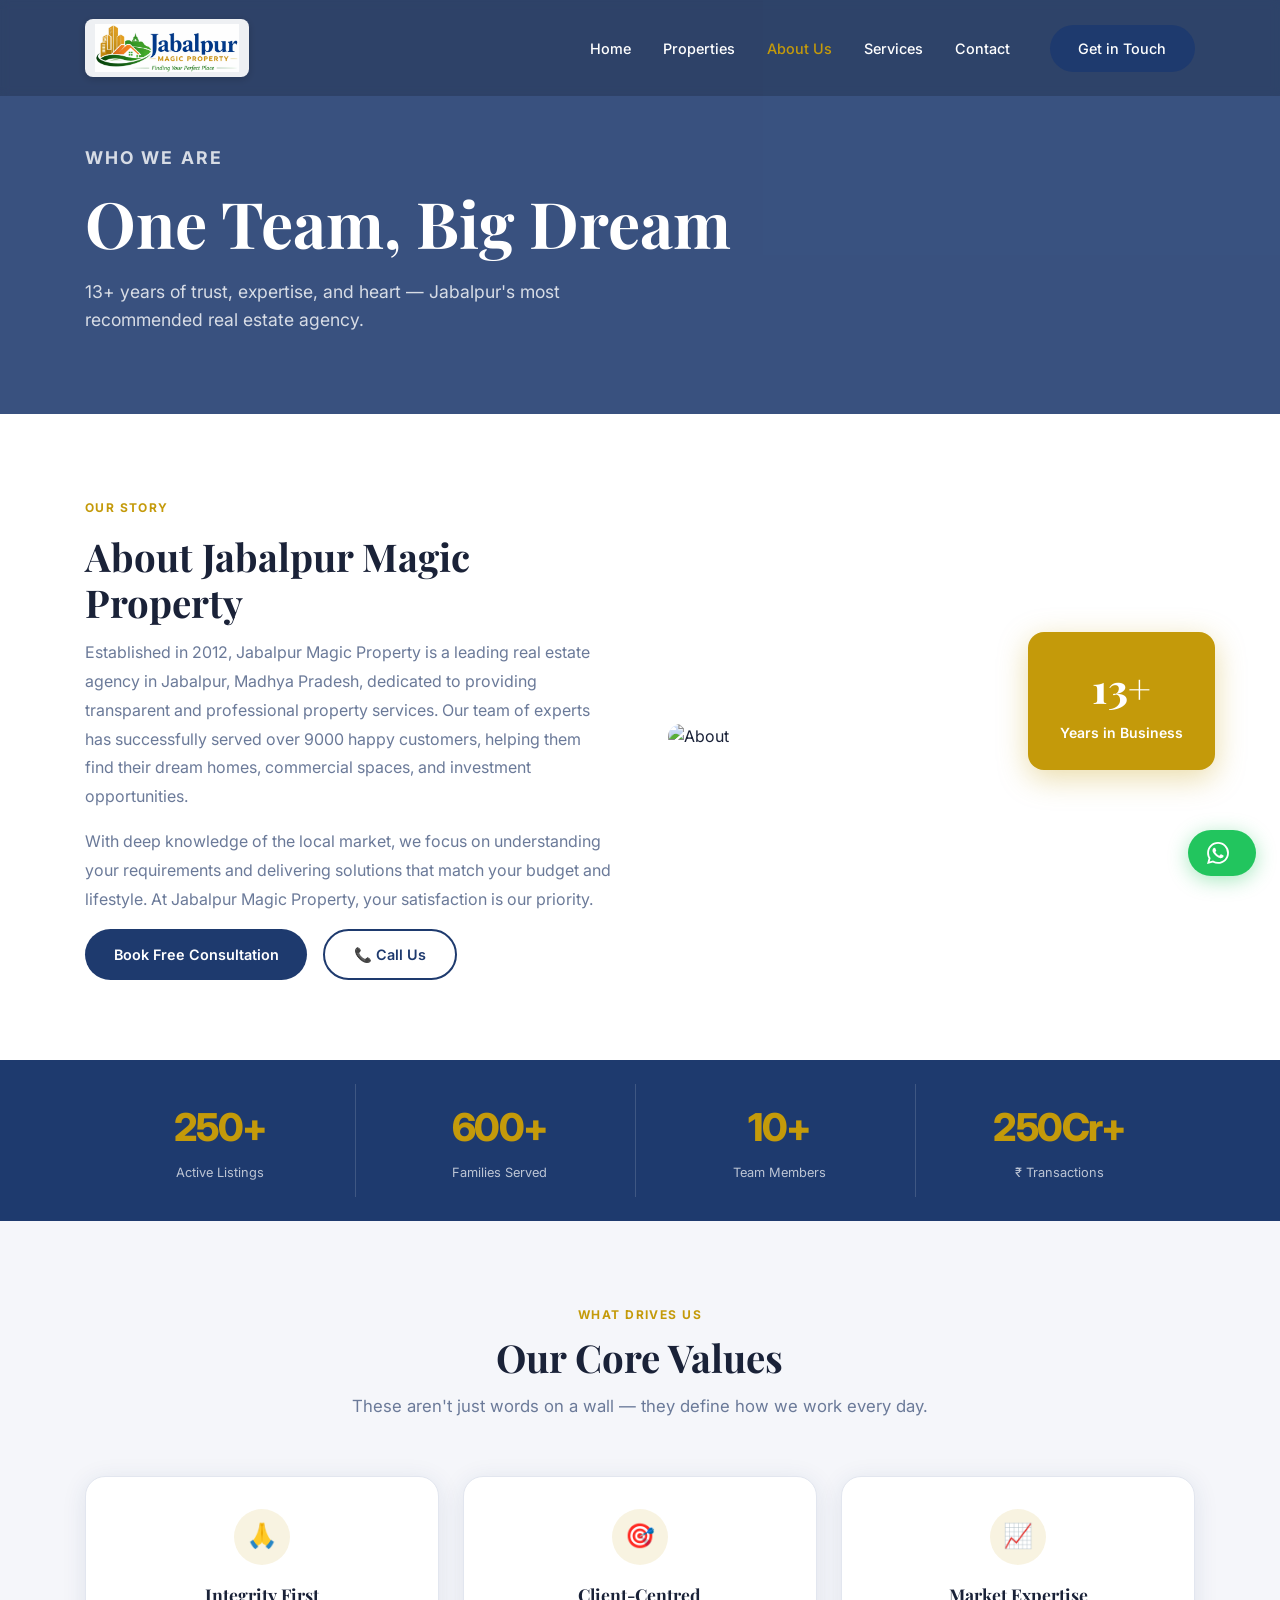
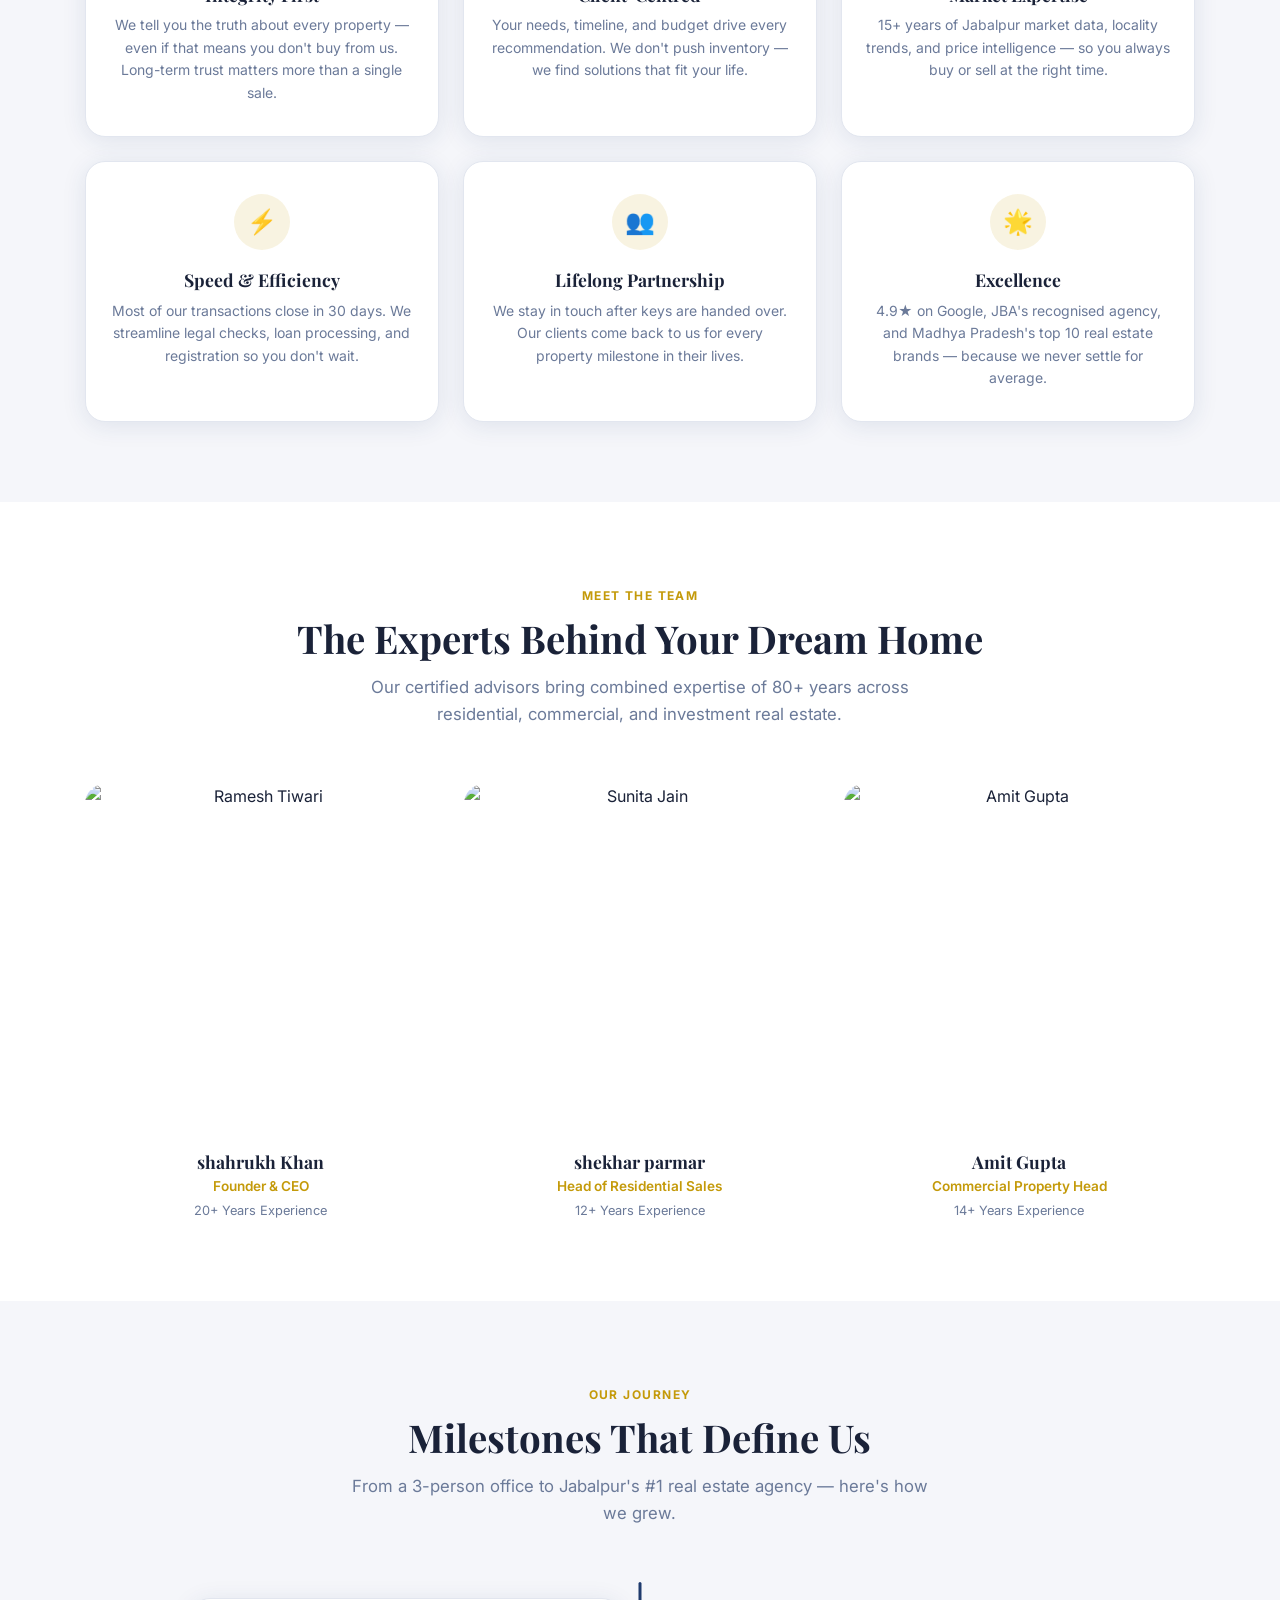
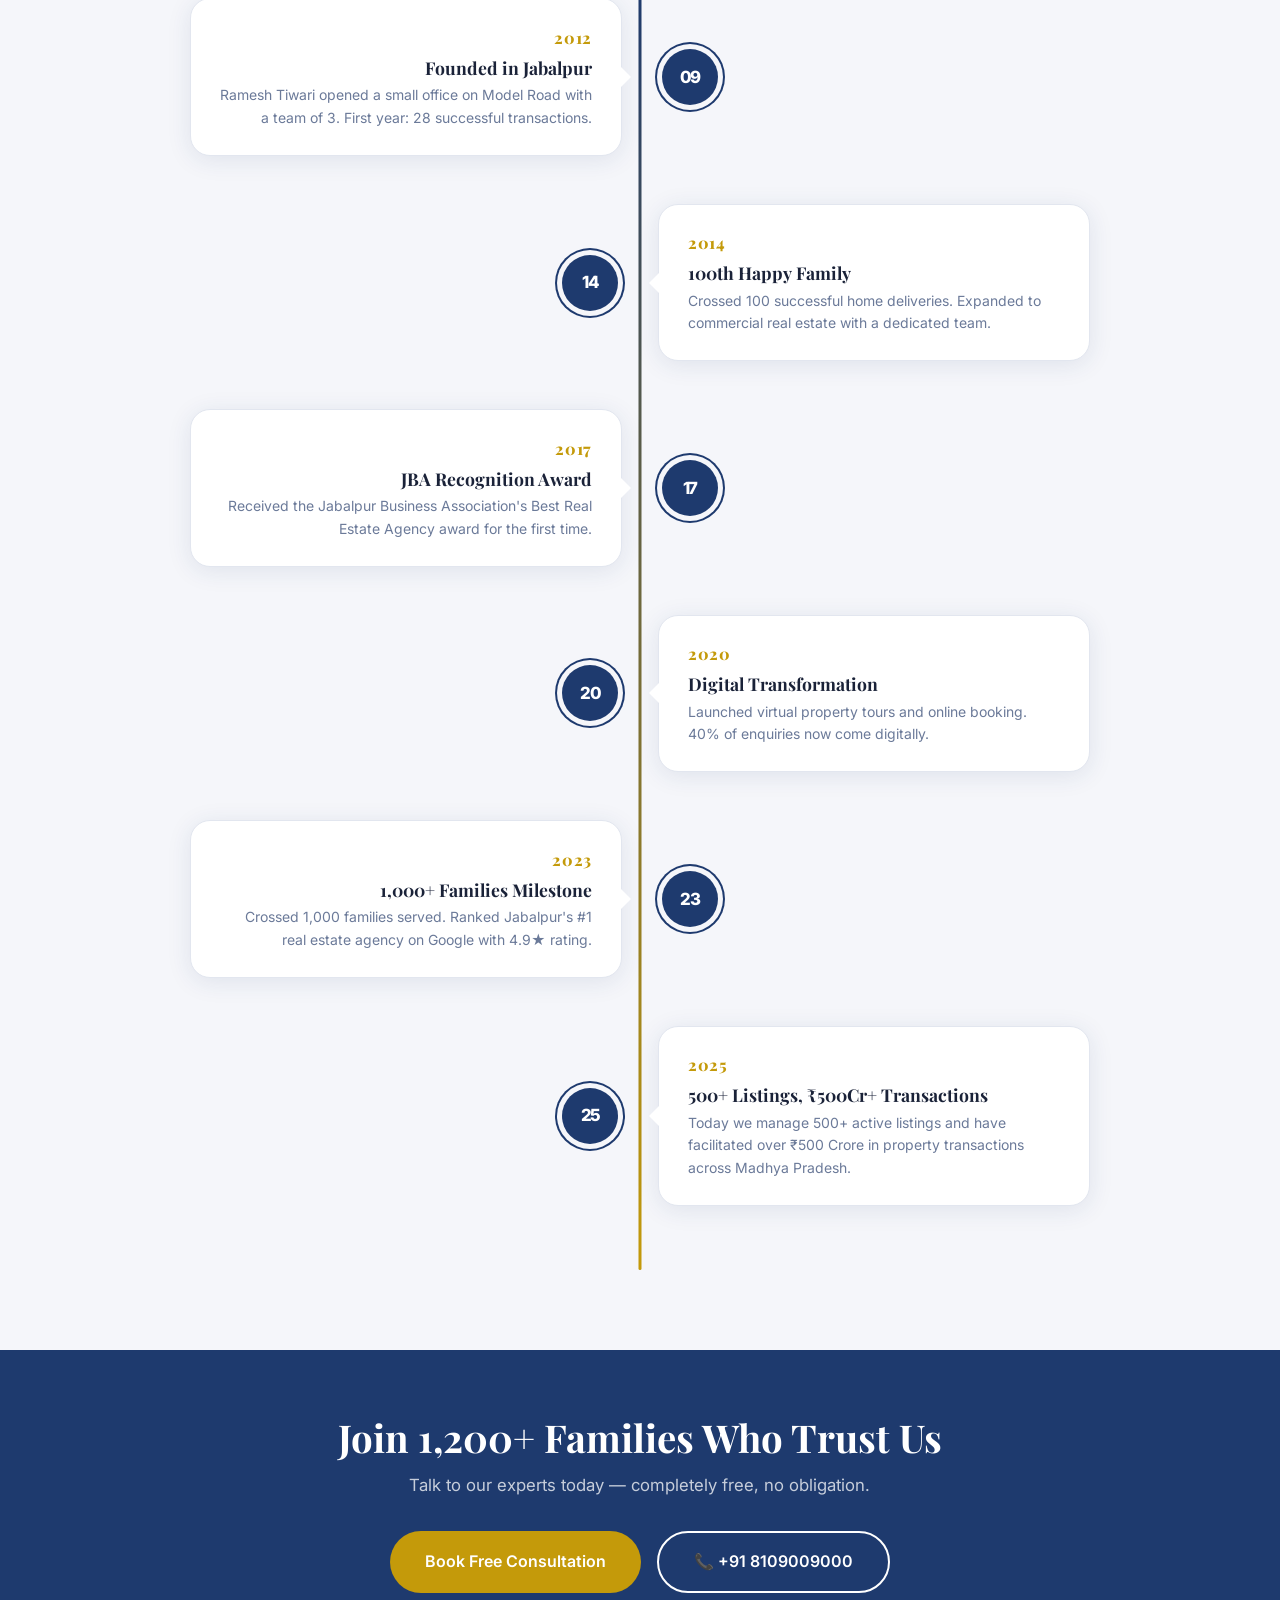
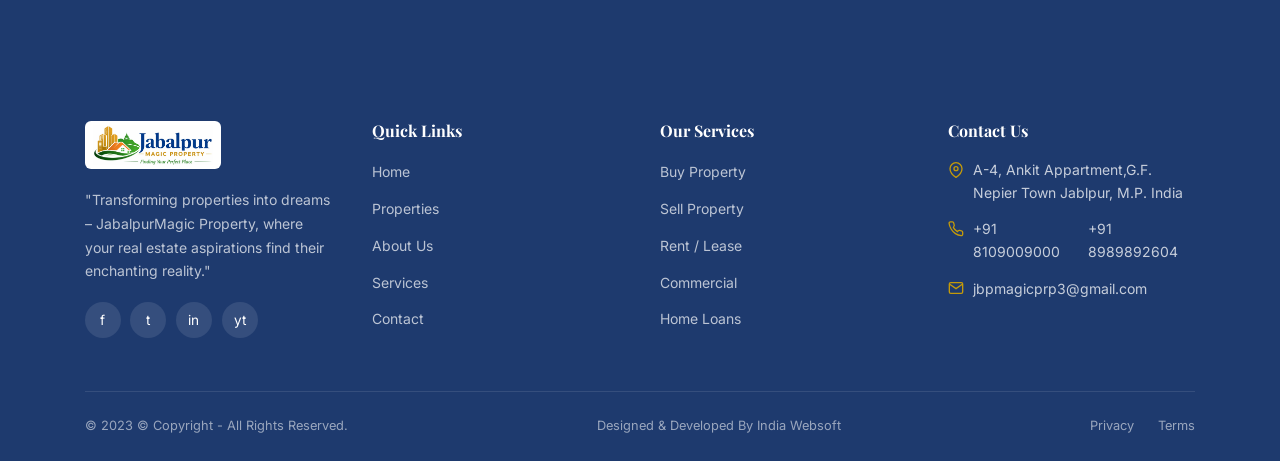
==== about.html @ e722bd3f "first" ====
<!DOCTYPE html>
<html lang="en">
<head>
<meta charset="UTF-8"/>
<meta name="viewport" content="width=device-width,initial-scale=1.0"/>
<meta name="description" content="About Jabalpur Magic Property — 15+ years of trusted real estate expertise in Jabalpur. Meet our team."/>
<title>About Us — Jabalpur Magic Property</title>
<link rel="stylesheet" href="css/style.css"/>
<link rel="icon" href="images/logo.png"/>
</head>
<body>

<!-- NAVBAR -->
<nav class="navbar scrolled">
  <div class="container nav-inner">
    <a href="index.html" class="nav-logo"><img src="images/logo.png" alt="Jabalpur Magic Property"/></a>
    <div class="nav-links">
      <a href="index.html">Home</a><a href="properties.html">Properties</a>
      <a href="about.html" class="active">About Us</a>
      <a href="services.html">Services</a><a href="contact.html">Contact</a>
      <a href="contact.html" class="btn btn-primary nav-cta">Get in Touch</a>
    </div>
    <button class="nav-toggle"><span></span><span></span><span></span></button>
  </div>
</nav>
<div class="mobile-menu">
  <button class="mobile-close">&times;</button>
  <a href="index.html">Home</a><a href="properties.html">Properties</a>
  <a href="about.html">About Us</a><a href="services.html">Services</a>
  <a href="contact.html">Contact</a>
  <a href="contact.html" class="btn btn-primary">Get in Touch</a>
</div>

<!-- PAGE HERO -->
<div class="page-hero" style="background-image:url('https://images.unsplash.com/photo-1560472354-b33ff0c44a43?w=1600&q=70')">
  <div class="page-hero-overlay"></div>
  <div class="container page-hero-content">
    <p class="page-hero-tag">Who We Are</p>
    <h1>One Team, Big Dream</h1>
    <p>13+ years of trust, expertise, and heart — Jabalpur's most recommended real estate agency.</p>
  </div>
</div>

<!-- ABOUT STORY -->
<section>
  <div class="container">
    <div style="display:grid;gap:3.5rem;align-items:center" class="about-grid">
      <div class="animate">
        <span class="section-tag">Our Story</span>
        <h2 class="section-title" style="margin-top:.4rem">About Jabalpur Magic Property</h2>
        <p style="color:var(--muted);line-height:1.8;margin-bottom:1rem">Established in 2012, Jabalpur Magic Property is a leading real estate agency in Jabalpur, Madhya Pradesh, dedicated to providing transparent and professional property services. Our team of experts has successfully served over 9000 happy customers, helping them find their dream homes, commercial spaces, and investment opportunities.</p>
        <p style="color:var(--muted);line-height:1.8;margin-bottom:1rem">With deep knowledge of the local market, we focus on understanding your requirements and delivering solutions that match your budget and lifestyle. At Jabalpur Magic Property, your satisfaction is our priority.</p>
        <div class="flex flex-wrap gap-2">
          <a href="contact.html" class="btn btn-primary">Book Free Consultation</a>
          <a href="tel:+91 8109009000" class="btn btn-outline">&#128222; Call Us</a>
        </div>
      </div>
      <div class="animate" style="position:relative">
        <img src="https://images.unsplash.com/photo-1600596542815-ffad4c1539a9?w=700&q=80" alt="About" style="border-radius:20px;width:100%"/>
        <div style="position:absolute;bottom:-20px;right:-20px;background:var(--secondary);color:#fff;border-radius:16px;padding:1.5rem 2rem;text-align:center;box-shadow:0 8px 30px rgba(196,154,10,.35)">
          <span style="font-family:'Playfair Display',serif;font-size:2.5rem;font-weight:800;display:block">13+</span>
          <span style="font-size:.875rem;font-weight:600">Years in Business</span>
        </div>
      </div>
    </div>
  </div>
</section>
<style>
.about-grid { grid-template-columns: 1fr; }
@media(min-width:860px){ .about-grid { grid-template-columns: 1fr 1fr; } }
</style>

<!-- STATS -->
<section class="stats-strip">
  <div class="container">
    <div class="stats-grid">
      <div class="stat-item"><span class="stat-num" data-count="500" data-suffix="+">0+</span><span class="stat-label">Active Listings</span></div>
      <div class="stat-item"><span class="stat-num" data-count="1200" data-suffix="+">0+</span><span class="stat-label">Families Served</span></div>
      <div class="stat-item"><span class="stat-num" data-count="20" data-suffix="+">0+</span><span class="stat-label">Team Members</span></div>
      <div class="stat-item"><span class="stat-num" data-count="500" data-suffix="Cr+">0Cr+</span><span class="stat-label">&#8377; Transactions</span></div>
    </div>
  </div>
</section>

<!-- CORE VALUES — 3 per row -->
<section class="bg-light">
  <div class="container">
    <div class="section-header animate">
      <span class="section-tag">What Drives Us</span>
      <h2 class="section-title">Our Core Values</h2>
      <p class="section-sub">These aren't just words on a wall — they define how we work every day.</p>
    </div>
    <div class="values-grid">
      <div class="value-card animate">
        <div class="value-icon" style="font-size:1.5rem">&#128591;</div>
        <h3>Integrity First</h3>
        <p>We tell you the truth about every property — even if that means you don't buy from us. Long-term trust matters more than a single sale.</p>
      </div>
      <div class="value-card animate">
        <div class="value-icon" style="font-size:1.5rem">&#127919;</div>
        <h3>Client-Centred</h3>
        <p>Your needs, timeline, and budget drive every recommendation. We don't push inventory — we find solutions that fit your life.</p>
      </div>
      <div class="value-card animate">
        <div class="value-icon" style="font-size:1.5rem">&#128200;</div>
        <h3>Market Expertise</h3>
        <p>15+ years of Jabalpur market data, locality trends, and price intelligence — so you always buy or sell at the right time.</p>
      </div>
      <div class="value-card animate">
        <div class="value-icon" style="font-size:1.5rem">&#9889;</div>
        <h3>Speed &amp; Efficiency</h3>
        <p>Most of our transactions close in 30 days. We streamline legal checks, loan processing, and registration so you don't wait.</p>
      </div>
      <div class="value-card animate">
        <div class="value-icon" style="font-size:1.5rem">&#128101;</div>
        <h3>Lifelong Partnership</h3>
        <p>We stay in touch after keys are handed over. Our clients come back to us for every property milestone in their lives.</p>
      </div>
      <div class="value-card animate">
        <div class="value-icon" style="font-size:1.5rem">&#127775;</div>
        <h3>Excellence</h3>
        <p>4.9★ on Google, JBA's recognised agency, and Madhya Pradesh's top 10 real estate brands — because we never settle for average.</p>
      </div>
    </div>
  </div>
</section>

<!-- TEAM — 3 per row -->
<section>
  <div class="container">
    <div class="section-header animate">
      <span class="section-tag">Meet the Team</span>
      <h2 class="section-title">The Experts Behind Your Dream Home</h2>
      <p class="section-sub">Our certified advisors bring combined expertise of 80+ years across residential, commercial, and investment real estate.</p>
    </div>
    <div class="team-grid">
      <div class="team-card animate">
        <div class="team-photo"><img src="https://media.istockphoto.com/id/1746065883/photo/businessman-using-digital-tablet-at-office.webp?a=1&b=1&s=612x612&w=0&k=20&c=rRRHGeT8UtxPRMUungwFioRalyOruJ7ZDcqtU-wF3rs=" alt="Ramesh Tiwari" loading="lazy"/><div class="team-photo-overlay"></div></div>
        <h4 class="team-name">shahrukh Khan</h4><p class="team-role">Founder &amp; CEO</p><p class="team-exp">20+ Years Experience</p>
      </div>
      <div class="team-card animate">
        <div class="team-photo"><img src="https://media.istockphoto.com/id/1334828664/photo/indian-architect.webp?a=1&b=1&s=612x612&w=0&k=20&c=KblTZlJH3mmf_65lQN2l5SwPqRVYpthxbjAO6Ps1WFQ=" alt="Sunita Jain" loading="lazy"/><div class="team-photo-overlay"></div></div>
        <h4 class="team-name">shekhar parmar</h4><p class="team-role">Head of Residential Sales</p><p class="team-exp">12+ Years Experience</p>
      </div>
      <div class="team-card animate">
        <div class="team-photo"><img src="https://media.istockphoto.com/id/1326432425/photo/shot-of-a-mature-business-men-working-at-home-using-laptop-stock-photo.jpg?s=2048x2048&w=is&k=20&c=zJD4ycDRF9WTEabAiKxa4zxnIDlXTInFv0uypt4Df3U=" alt="Amit Gupta" loading="lazy"/><div class="team-photo-overlay"></div></div>
        <h4 class="team-name">Amit Gupta</h4><p class="team-role">Commercial Property Head</p><p class="team-exp">14+ Years Experience</p>
      </div>
      
    </div>
  </div>
</section>

<!-- OUR JOURNEY — Improved timeline -->
<section class="bg-light">
  <div class="container">
    <div class="section-header animate">
      <span class="section-tag">Our Journey</span>
      <h2 class="section-title">Milestones That Define Us</h2>
      <p class="section-sub">From a 3-person office to Jabalpur's #1 real estate agency — here's how we grew.</p>
    </div>

    <div class="timeline">

      <!-- 2009 — left -->
      <div class="timeline-item animate">
        <div class="timeline-content">
          <span class="timeline-year">2012</span>
          <h3>Founded in Jabalpur</h3>
          <p>Ramesh Tiwari opened a small office on Model Road with a team of 3. First year: 28 successful transactions.</p>
        </div>
        <div class="timeline-num">09</div>
        <div class="timeline-spacer"></div>
      </div>

      <!-- 2014 — right -->
      <div class="timeline-item animate">
        <div class="timeline-content">
          <span class="timeline-year">2014</span>
          <h3>100th Happy Family</h3>
          <p>Crossed 100 successful home deliveries. Expanded to commercial real estate with a dedicated team.</p>
        </div>
        <div class="timeline-num">14</div>
        <div class="timeline-spacer"></div>
      </div>

      <!-- 2017 — left -->
      <div class="timeline-item animate">
        <div class="timeline-content">
          <span class="timeline-year">2017</span>
          <h3>JBA Recognition Award</h3>
          <p>Received the Jabalpur Business Association's Best Real Estate Agency award for the first time.</p>
        </div>
        <div class="timeline-num">17</div>
        <div class="timeline-spacer"></div>
      </div>

      <!-- 2020 — right -->
      <div class="timeline-item animate">
        <div class="timeline-content">
          <span class="timeline-year">2020</span>
          <h3>Digital Transformation</h3>
          <p>Launched virtual property tours and online booking. 40% of enquiries now come digitally.</p>
        </div>
        <div class="timeline-num">20</div>
        <div class="timeline-spacer"></div>
      </div>

      <!-- 2023 — left -->
      <div class="timeline-item animate">
        <div class="timeline-content">
          <span class="timeline-year">2023</span>
          <h3>1,000+ Families Milestone</h3>
          <p>Crossed 1,000 families served. Ranked Jabalpur's #1 real estate agency on Google with 4.9★ rating.</p>
        </div>
        <div class="timeline-num">23</div>
        <div class="timeline-spacer"></div>
      </div>

      <!-- 2025 — right -->
      <div class="timeline-item animate">
        <div class="timeline-content">
          <span class="timeline-year">2025</span>
          <h3>500+ Listings, ₹500Cr+ Transactions</h3>
          <p>Today we manage 500+ active listings and have facilitated over ₹500 Crore in property transactions across Madhya Pradesh.</p>
        </div>
        <div class="timeline-num">25</div>
        <div class="timeline-spacer"></div>
      </div>

    </div>
  </div>
</section>

<!-- CTA -->
<section style="background:var(--primary);padding:4rem 0">
  <div class="container text-center">
    <h2 style="color:#fff;margin-bottom:.8rem">Join 1,200+ Families Who Trust Us</h2>
    <p style="color:rgba(255,255,255,.75);margin-bottom:2rem;font-size:1.05rem">Talk to our experts today — completely free, no obligation.</p>
    <div class="flex flex-wrap gap-2" style="justify-content:center">
      <a href="contact.html" class="btn btn-secondary btn-lg">Book Free Consultation</a>
      <a href="tel:+91 8109009000" class="btn btn-outline-white btn-lg">&#128222; +91 8109009000</a>
    </div>
  </div>
</section>

<!-- FOOTER -->
<footer class="footer">
  <div class="container">
    <div class="footer-grid">
      <div>
        <div class="footer-logo"><img src="images/logo.png" alt="Logo"/></div>
        <p class="footer-desc">"Transforming properties into dreams – JabalpurMagic Property, where your real estate aspirations find their enchanting reality."</p>
        <div class="footer-social"><a href="#" class="social-btn">f</a><a href="#" class="social-btn">t</a><a href="#" class="social-btn">in</a><a href="#" class="social-btn">yt</a></div>
      </div>
      <div>
        <h4 class="footer-heading">Quick Links</h4>
        <ul class="footer-links"><li><a href="index.html">Home</a></li><li><a href="properties.html">Properties</a></li><li><a href="about.html">About Us</a></li><li><a href="services.html">Services</a></li><li><a href="contact.html">Contact</a></li></ul>
      </div>
      <div>
        <h4 class="footer-heading">Our Services</h4>
        <ul class="footer-links"><li><a href="services.html">Buy Property</a></li><li><a href="services.html">Sell Property</a></li><li><a href="services.html">Rent / Lease</a></li><li><a href="services.html">Commercial</a></li><li><a href="services.html">Home Loans</a></li></ul>
      </div>
      <div>
        <h4 class="footer-heading">Contact Us</h4>
        <ul class="footer-contact">
          <li><svg width="16" height="16" fill="none" stroke="currentColor" stroke-width="2" viewBox="0 0 24 24"><path d="M21 10c0 7-9 13-9 13S3 17 3 10a9 9 0 0 1 18 0z"/><circle cx="12" cy="10" r="3"/></svg><span>A-4, Ankit Appartment,G.F. Nepier Town Jablpur, M.P. India</span></li>
          <li><svg width="16" height="16" fill="none" stroke="currentColor" stroke-width="2" viewBox="0 0 24 24"><path d="M22 16.92v3a2 2 0 0 1-2.18 2 19.79 19.79 0 0 1-8.63-3.07A19.5 19.5 0 0 1 4.69 12a19.79 19.79 0 0 1-3.07-8.67A2 2 0 0 1 3.6 1.27h3a2 2 0 0 1 2 1.72 12.84 12.84 0 0 0 .7 2.81 2 2 0 0 1-.45 2.11L8.09 9.91a16 16 0 0 0 6 6l1.27-1.27a2 2 0 0 1 2.11-.45 12.84 12.84 0 0 0 2.81.7A2 2 0 0 1 22 16.92z"/></svg><a href="tel:+91 8109009000">+91 8109009000</a><a href="tel:+91 8989892604">+91 8989892604</a></li>
          <li><svg width="16" height="16" fill="none" stroke="currentColor" stroke-width="2" viewBox="0 0 24 24"><path d="M4 4h16c1.1 0 2 .9 2 2v12c0 1.1-.9 2-2 2H4c-1.1 0-2-.9-2-2V6c0-1.1.9-2 2-2z"/><polyline points="22,6 12,13 2,6"/></svg><a href="mailto:jbpmagicprp3@gmail.com">jbpmagicprp3@gmail.com</a></li>
        </ul>
      </div>
    </div>
    <div class="footer-bottom">
      <span>&copy; 2023 © Copyright - All Rights Reserved.</span>
      <span>                             Designed & Developed By India Websoft</span>
      <div class="footer-bottom-links"><a href="#">Privacy</a><a href="#">Terms</a></div>
    </div>
  </div>
</footer>
<a href="https://wa.me/+918109009000" class="wa-float" target="_blank" rel="noopener">
  <svg width="22" height="22" viewBox="0 0 24 24" fill="currentColor"><path d="M17.472 14.382c-.297-.149-1.758-.867-2.03-.967-.273-.099-.471-.148-.67.15-.197.297-.767.966-.94 1.164-.173.199-.347.223-.644.075-.297-.15-1.255-.463-2.39-1.475-.883-.788-1.48-1.761-1.653-2.059-.173-.297-.018-.458.13-.606.134-.133.298-.347.446-.52.149-.174.198-.298.298-.497.099-.198.05-.371-.025-.52-.075-.149-.669-1.612-.916-2.207-.242-.579-.487-.5-.669-.51-.173-.008-.371-.01-.57-.01-.198 0-.52.074-.792.372-.272.297-1.04 1.016-1.04 2.479 0 1.462 1.065 2.875 1.213 3.074.149.198 2.096 3.2 5.077 4.487.709.306 1.262.489 1.694.625.712.227 1.36.195 1.871.118.571-.085 1.758-.719 2.006-1.413.248-.694.248-1.289.173-1.413-.074-.124-.272-.198-.57-.347m-5.421 7.403h-.004a9.87 9.87 0 0 1-5.031-1.378l-.361-.214-3.741.982.998-3.648-.235-.374a9.86 9.86 0 0 1-1.51-5.26c.001-5.45 4.436-9.884 9.888-9.884 2.64 0 5.122 1.03 6.988 2.898a9.825 9.825 0 0 1 2.893 6.994c-.003 5.45-4.437 9.884-9.885 9.884m8.413-18.297A11.815 11.815 0 0 0 12.05 0C5.495 0 .16 5.335.157 11.892c0 2.096.547 4.142 1.588 5.945L.057 24l6.305-1.654a11.882 11.882 0 0 0 5.683 1.448h.005c6.554 0 11.89-5.335 11.893-11.893a11.821 11.821 0 0 0-3.48-8.413Z"/></svg>
  <span>WhatsApp</span>
</a>
<script src="js/main.js"></script>
</body>
</html>
---- css/style.css ----
/* ============================================================
   Jabalpur Magic Property — Main Stylesheet
   Colors: Navy #1e3a6e | Gold #c49a0a | Green #2a7a2a
   ============================================================ */

@import url('https://fonts.googleapis.com/css2?family=Playfair+Display:wght@400;600;700;800&family=Inter:wght@300;400;500;600;700&display=swap');

:root {
  --primary:      #1e3a6e;
  --primary-dark: #162d56;
  --secondary:    #c49a0a;
  --secondary-lt: #e8b90e;
  --accent:       #2a7a2a;
  --white:        #ffffff;
  --light:        #f5f6fa;
  --border:       #e2e6ef;
  --text:         #1a2238;
  --muted:        #6b7a99;
  --radius:       12px;
  --radius-lg:    20px;
  --shadow:       0 4px 24px rgba(30,58,110,.10);
  --shadow-lg:    0 8px 40px rgba(30,58,110,.18);
  --container:    1400px;
  --transition:   .3s ease;
}

*, *::before, *::after { box-sizing: border-box; margin: 0; padding: 0; }

html { scroll-behavior: smooth; }

body {
  font-family: 'Inter', sans-serif;
  color: var(--text);
  background: #fff;
  line-height: 1.6;
  overflow-x: hidden;
}

img { max-width: 100%; display: block; }
a  { text-decoration: none; color: inherit; }
ul { list-style: none; }
button { cursor: pointer; border: none; background: none; font-family: inherit; }

/* ── TYPOGRAPHY ── */
h1,h2,h3,h4 { font-family: 'Playfair Display', serif; line-height: 1.2; }
h1 { font-size: clamp(2.2rem, 5vw, 4rem); }
h2 { font-size: clamp(1.8rem, 3vw, 2.8rem); }
h3 { font-size: 1.3rem; }

/* ── CONTAINER ── */
.container {
  width: 93%;
  max-width: var(--container);
  margin: 0 auto;
  padding: 0 1.5rem;
}
@media(min-width:768px){ .container { padding: 0 2.5rem; } }

/* ── SECTION HEADER ── */
.section-tag {
  display: inline-block;
  color: var(--secondary);
  font-size: .75rem;
  font-weight: 700;
  letter-spacing: .12em;
  text-transform: uppercase;
  margin-bottom: .6rem;
}
.section-title { margin-bottom: .8rem; }
.section-sub { color: var(--muted); font-size: 1.05rem; max-width: 600px; }
.section-header { text-align: center; margin-bottom: 3.5rem; }
.section-header .section-sub { margin: 0 auto; }

/* ── BUTTONS ── */
.btn {
  display: inline-flex; align-items: center; gap: .4rem;
  padding: .75rem 1.8rem;
  border-radius: 50px;
  font-weight: 600; font-size: .9rem;
  transition: all var(--transition);
  white-space: nowrap;
}
.btn-primary   { background: var(--primary);   color: #fff; }
.btn-primary:hover { background: var(--primary-dark); transform: translateY(-1px); box-shadow: var(--shadow); }
.btn-secondary { background: var(--secondary); color: #fff; }
.btn-secondary:hover { background: var(--secondary-lt); transform: translateY(-1px); }
.btn-outline   { border: 2px solid var(--primary); color: var(--primary); background: transparent; }
.btn-outline:hover { background: var(--primary); color: #fff; }
.btn-outline-white { border: 2px solid #fff; color: #fff; background: transparent; }
.btn-outline-white:hover { background: #fff; color: var(--primary); }
.btn-lg { padding: 1rem 2.2rem; font-size: 1rem; }

/* ── BADGE ── */
.badge {
  display: inline-flex; align-items: center; gap: .3rem;
  font-size: .72rem; font-weight: 700;
  padding: .3rem .75rem;
  border-radius: 50px;
  text-transform: uppercase; letter-spacing: .05em;
}
.badge-primary   { background: var(--primary); color: #fff; }
.badge-secondary { background: var(--secondary); color: #fff; }
.badge-green     { background: #16a34a; color: #fff; }
.badge-red       { background: #dc2626; color: #fff; }

/* ============================================================
   NAVBAR
   ============================================================ */
.navbar {
  position: fixed; top: 0; left: 0; right: 0; z-index: 1000;
  padding: 1.2rem 0;
  transition: all .4s ease;
}
.navbar.transparent { background: rgba(0,0,0,.18); backdrop-filter: blur(4px); }
.navbar.scrolled    { background: #fff; box-shadow: 0 2px 20px rgba(0,0,0,.1); padding: .8rem 0; }

.nav-inner {
  display: flex; align-items: center; justify-content: space-between; gap: 2rem;
}

/* ── LOGO — Fixed for both states ── */
.nav-logo {
  display: flex; align-items: center;
}
.nav-logo img {
  height: 48px; object-fit: contain;
  transition: filter .3s;
}

/* Transparent state: add white background so logo is visible against dark hero */
.navbar.transparent .nav-logo {
  background: rgba(255,255,255,0.92);
  padding: 5px 10px;
  border-radius: 8px;
  box-shadow: 0 2px 8px rgba(0,0,0,.18);
}
.navbar.transparent .nav-logo img {
  filter: none;
}

/* Scrolled state: logo shows naturally, no background needed */
.navbar.scrolled .nav-logo {
  background: none;
  padding: 0;
  box-shadow: none;
}
.navbar.scrolled .nav-logo img {
  filter: none;
}

.nav-links {
  display: none; align-items: center; gap: 2rem;
}
@media(min-width:900px){ .nav-links { display: flex; } }

.nav-links a {
  font-size: .9rem; font-weight: 500;
  transition: color var(--transition);
}
.navbar.transparent .nav-links a { color: #fff; }
.navbar.scrolled    .nav-links a { color: var(--text); }
.navbar.scrolled .nav-links a.nav-cta,
.navbar.scrolled .nav-links a.nav-cta:hover { color: #fff !important; }
.nav-links a:hover,
.nav-links a.active { color: var(--secondary) !important; }

.nav-cta { margin-left: .5rem; }

.nav-toggle {
  display: flex; flex-direction: column; gap: 5px;
  padding: .3rem;
}
@media(min-width:900px){ .nav-toggle { display: none; } }
.nav-toggle span {
  display: block; width: 24px; height: 2px;
  background: #fff; border-radius: 2px;
  transition: all .3s;
}
.navbar.scrolled .nav-toggle span { background: var(--text); }
.nav-toggle.open span:nth-child(1) { transform: translateY(7px) rotate(45deg); }
.nav-toggle.open span:nth-child(2) { opacity: 0; }
.nav-toggle.open span:nth-child(3) { transform: translateY(-7px) rotate(-45deg); }

/* Mobile menu */
.mobile-menu {
  display: none; position: fixed; inset: 0; background: #fff; z-index: 999;
  flex-direction: column; justify-content: center; align-items: center; gap: 2rem;
}
.mobile-menu.open { display: flex; }
.mobile-menu a {
  font-size: 1.6rem; font-family: 'Playfair Display', serif; font-weight: 700;
  color: var(--text); transition: color var(--transition);
}
.mobile-menu a:hover { color: var(--secondary); }
.mobile-menu a.btn-primary,
.mobile-menu a.btn-primary:hover { color: #fff; }
.mobile-close {
  position: absolute; top: 1.5rem; right: 1.5rem;
  font-size: 2rem; color: var(--text); background: none; border: none; cursor: pointer;
}

/* ============================================================
   HERO
   ============================================================ */
.hero {
  position: relative; height: 100vh; min-height: 620px;
  overflow: hidden; display: flex; align-items: center;
}
.hero-slides { position: absolute; inset: 0; }
.hero-slide {
  position: absolute; inset: 0;
  background-size: cover; background-position: center;
  opacity: 0; transition: opacity 1.4s ease;
}
.hero-slide.active { opacity: 1; }
.hero-overlay {
  position: absolute; inset: 0;
  background: linear-gradient(to right, rgba(0,0,0,.72) 0%, rgba(0,0,0,.38) 60%, rgba(0,0,0,.15) 100%);
}

.hero-content {
  position: relative; z-index: 10; width: 100%;
  padding-top: 5rem;
}

.hero-tag {
  display: inline-block;
  background: var(--secondary);
  color: #fff; font-size: .75rem; font-weight: 700;
  letter-spacing: .12em; text-transform: uppercase;
  padding: .35rem .9rem; border-radius: 50px; margin-bottom: .62rem; margin-top: 1.92rem;
} 

.hero-title {
  color: #fff; font-weight: 800; margin-bottom: 1.2rem;
  font-size: clamp(2.4rem, 5.5vw, 4.2rem);
}
.hero-sub {
  color: rgba(255,255,255,.85); font-size: 1.1rem; max-width: 520px; margin-bottom: 2.5rem;
}

/* Search Panel */
.search-panel {
  background: #fff; border-radius: var(--radius-lg);
  box-shadow: 0 8px 40px rgba(0,0,0,.25);
  overflow: hidden; max-width: 900px;
}
.search-tabs {
  display: flex; border-bottom: 1px solid var(--border);
}
.search-tab {
  flex: 1; padding: .9rem; text-align: center;
  font-size: .875rem; font-weight: 600;
  color: var(--muted); background: #fff;
  transition: all var(--transition); cursor: pointer;
}
.search-tab.active { background: var(--primary); color: #fff; }
.search-inputs {
  display: flex; flex-wrap: wrap; gap: .75rem; padding: 1rem;
}
.search-field {
  flex: 1; min-width: 160px; position: relative;
}
.search-field .icon {
  position: absolute; left: .75rem; top: 50%; transform: translateY(-50%);
  color: var(--muted); font-size: 1rem; pointer-events: none;
}
.search-field select,
.search-field input {
  width: 100%; height: 44px; padding: 0 .75rem 0 2.2rem;
  border: 1px solid var(--border); border-radius: var(--radius);
  font-family: inherit; font-size: .875rem; color: var(--text);
  appearance: none; background: var(--light);
  transition: border-color var(--transition);
}
.search-field select:focus,
.search-field input:focus { outline: none; border-color: var(--primary); }
.search-btn {
  height: 44px; padding: 0 1.6rem;
  background: var(--primary); color: #fff;
  border-radius: var(--radius); font-weight: 600;
  transition: background var(--transition);
}
.search-btn:hover { background: var(--primary-dark); }

/* Hero trust bar */
.hero-trust { display: flex; flex-wrap: wrap; gap: 1.5rem; margin-top: 1.8rem; }
.hero-trust span { color: rgba(255,255,255,.8); font-size: .875rem; font-weight: 500; }

/* Hero controls */
.hero-arrows { position: absolute; top: 50%; transform: translateY(-50%); z-index: 20; width: 100%; display: flex; justify-content: space-between; padding: 0 1rem; pointer-events: none; }
.hero-arrow {
  pointer-events: all; width: 44px; height: 44px; border-radius: 50%;
  background: rgba(255,255,255,.18); backdrop-filter: blur(4px);
  color: #fff; font-size: 1.2rem;
  display: flex; align-items: center; justify-content: center;
  transition: background var(--transition); cursor: pointer;
  border: none;
}
.hero-arrow:hover { background: rgba(255,255,255,.35); }
.hero-dots {
  position: absolute; bottom: 8rem; left: 50%; transform: translateX(-50%);
  display: flex; gap: .5rem; z-index: 20;
}
.hero-dot {
  width: 10px; height: 10px; border-radius: 5px;
  background: rgba(255,255,255,.45); transition: all .3s; cursor: pointer;
}
.hero-dot.active { width: 32px; background: var(--secondary); }

/* ============================================================
   STATS STRIP
   ============================================================ */
.stats-strip { background: var(--primary); padding: 1.5rem 0; }
.stats-grid {
  display: grid; grid-template-columns: repeat(2, 1fr);
  gap: .5rem;
}
@media(min-width:600px){ .stats-grid { grid-template-columns: repeat(4, 1fr); } }
.stat-item {
  text-align: center; padding: .8rem;
  border-right: 1px solid rgba(255,255,255,.15);
}
.stat-item:last-child { border-right: none; }
.stat-num {
 font-family: 'Inter', sans-serif;
  font-size: clamp(1.8rem, 3vw, 2.5rem);
  font-weight: 800; color: var(--secondary); 
  letter-spacing: -1px;
  display: block
}
.stat-label { color: rgba(255,255,255,.7); font-size: .8rem; margin-top: .2rem; }

/* 
============================================================
Full websites font
 ============================================================ */

.stat-num,
.card-price,
.timeline-num,
.step-num {
  font-family: 'Inter', sans-serif !important;
  font-weight: 800;
  letter-spacing: -1.5px;
}


/* 
============================================================
   PAGE HERO (inner pages)
   ============================================================ */
.page-hero {
  padding: 9rem 0 5rem;
  background-size: cover; background-position: center;
  position: relative;
}
.page-hero-overlay { position: absolute; inset: 0; background: rgba(30,58,110,.88); }
.page-hero-content { position: relative; z-index: 2; }
.page-hero-tag { color: var(--secondary); font-size: .75rem; font-weight: 700; letter-spacing: .12em; text-transform: uppercase; margin-bottom: .8rem; }
.page-hero h1 { color: #fff; margin-bottom: 1rem; }
.page-hero p { color: rgba(255,255,255,.8); font-size: 1.1rem; max-width: 580px; }

/* ============================================================
   SECTIONS
   ============================================================ */
section { padding: 5rem 0; }

/* ============================================================
   PROPERTY CARD — 3 per row on desktop
   ============================================================ */
.property-grid {
  display: grid; gap: 1.75rem;
  grid-template-columns: 1fr;
}
@media(min-width:600px){ .property-grid { grid-template-columns: repeat(2, 1fr); } }
@media(min-width:960px){ .property-grid { grid-template-columns: repeat(3, 1fr); } }

.property-card {
  background: #fff; border-radius: var(--radius-lg);
  overflow: hidden; box-shadow: var(--shadow);
  transition: transform .3s, box-shadow .3s;
}
.property-card:hover { transform: translateY(-6px); box-shadow: var(--shadow-lg); }

.card-img {
  position: relative; aspect-ratio: 4/3; overflow: hidden;
}
.card-img img {
  width: 100%; height: 100%; object-fit: cover;
  transition: transform .5s ease;
}
.property-card:hover .card-img img { transform: scale(1.08); }

.card-badge {
  position: absolute; top: .85rem; left: .85rem;
  font-size: .7rem; font-weight: 700;
  padding: .28rem .7rem; border-radius: 50px; color: #fff;
  text-transform: uppercase; letter-spacing: .05em;
}
.card-badge.primary   { background: var(--primary); }
.card-badge.secondary { background: var(--secondary); }
.card-badge.green     { background: #16a34a; }
.card-badge.red       { background: #dc2626; }

.card-price {
  position: absolute; bottom: 0; left: 0; right: 0;
  padding: 1.5rem 1rem .7rem;
  background: linear-gradient(to top, rgba(0,0,0,.75), transparent);
  color: var(--secondary); font-size: 1.2rem; font-weight: 700;
  font-family: 'Playfair Display', serif;
}

.card-body { padding: 1.2rem; }
.card-title {
  font-family: 'Playfair Display', serif;
  font-size: 1.1rem; font-weight: 700; margin-bottom: .4rem;
  white-space: nowrap; overflow: hidden; text-overflow: ellipsis;
}
.card-location {
  display: flex; align-items: center; gap: .3rem;
  color: var(--muted); font-size: .82rem; margin-bottom: 1rem;
}
.card-specs {
  display: flex; gap: .5rem; padding: .7rem 0;
  border-top: 1px solid var(--border); border-bottom: 1px solid var(--border);
  margin-bottom: .9rem;
}
.spec {
  display: flex; align-items: center; gap: .3rem;
  font-size: .8rem; color: var(--muted); flex: 1; justify-content: center;
}
.spec + .spec { border-left: 1px solid var(--border); }
.spec svg { color: var(--primary); opacity: .7; }
.card-cta {
  display: inline-flex; align-items: center; gap: .3rem;
  color: var(--primary); font-size: .875rem; font-weight: 600;
  transition: color var(--transition); cursor: pointer; background: none; border: none;
}
.card-cta:hover { color: var(--secondary); }
.card-cta svg { transition: transform var(--transition); }
.card-cta:hover svg { transform: translateX(4px); }

/* ============================================================
   SERVICES CARDS — 3 per row on desktop
   ============================================================ */
.services-grid-img {
  display: grid; gap: 1.25rem;
  grid-template-columns: 1fr;
}
@media(min-width:600px){ .services-grid-img { grid-template-columns: repeat(2, 1fr); } }
@media(min-width:960px){ .services-grid-img { grid-template-columns: repeat(3, 1fr); } }

.service-img-card {
  position: relative; border-radius: var(--radius-lg);
  overflow: hidden; height: 240px; cursor: pointer;
}
.service-img-card img {
  width: 100%; height: 100%; object-fit: cover;
  transition: transform .5s;
}
.service-img-card:hover img { transform: scale(1.06); }
.service-img-overlay {
  position: absolute; inset: 0;
  background: linear-gradient(to top, rgba(30,58,110,.88) 0%, rgba(30,58,110,.45) 50%, transparent 100%);
  transition: background .3s;
}
.service-img-card:hover .service-img-overlay {
  background: linear-gradient(to top, rgba(30,58,110,.94) 0%, rgba(30,58,110,.6) 60%, rgba(30,58,110,.1) 100%);
}
.service-img-content {
  position: absolute; inset: 0; padding: 1.5rem;
  display: flex; flex-direction: column; justify-content: flex-end;
}
.service-icon {
  width: 44px; height: 44px;
  background: rgba(255,255,255,.15); border-radius: 10px;
  display: flex; align-items: center; justify-content: center;
  color: var(--secondary); margin-bottom: .8rem;
}
.service-img-content h3 { color: #fff; font-size: 1.1rem; margin-bottom: .4rem; }
.service-img-content p  { color: rgba(255,255,255,.75); font-size: .8rem; line-height: 1.5; }
.service-arrow {
  display: inline-flex; align-items: center; gap: .3rem;
  color: var(--secondary); font-size: .82rem; font-weight: 600;
  margin-top: .6rem; opacity: 0; transform: translateY(4px);
  transition: all .3s;
}
.service-img-card:hover .service-arrow { opacity: 1; transform: translateY(0); }

/* ============================================================
   LOCALITY CARDS
   ============================================================ */
.locality-grid {
  display: grid; gap: 1rem;
  grid-template-columns: repeat(2, 1fr);
}
@media(min-width:600px){ .locality-grid { grid-template-columns: repeat(3, 1fr); } }
@media(min-width:900px){ .locality-grid { grid-template-columns: repeat(6, 1fr); } }

.locality-card {
  position: relative; border-radius: var(--radius-lg);
  overflow: hidden; aspect-ratio: 3/4; cursor: pointer;
}
.locality-card img {
  width: 100%; height: 100%; object-fit: cover;
  transition: transform .5s;
}
.locality-card:hover img { transform: scale(1.1); }
.locality-card-overlay {
  position: absolute; inset: 0;
  background: linear-gradient(to top, rgba(0,0,0,.8) 30%, transparent 70%);
}
.locality-card-info {
  position: absolute; bottom: 0; left: 0; right: 0; padding: 1rem .9rem;
}
.locality-card-info h4 { color: #fff; font-size: .95rem; font-weight: 700; margin-bottom: .2rem; }
.locality-card-info span { color: rgba(255,255,255,.65); font-size: .75rem; }

/* ============================================================
   GALLERY
   ============================================================ */
.gallery-top {
  display: grid;
  grid-template-columns: repeat(4, 1fr);
  grid-template-rows: 260px 260px;
  gap: .75rem;
}
.gallery-large {
  grid-column: span 2;
  grid-row: span 2;
}
.gallery-item {
  position: relative; overflow: hidden; border-radius: var(--radius-lg); cursor: pointer;
}
.gallery-item img {
  width: 100%; height: 100%; object-fit: cover;
  transition: transform .5s;
}
.gallery-item:hover img { transform: scale(1.07); }
.gallery-item-overlay {
  position: absolute; inset: 0; background: rgba(0,0,0,0);
  display: flex; align-items: center; justify-content: center;
  transition: background .3s;
}
.gallery-item:hover .gallery-item-overlay { background: rgba(0,0,0,.28); }
.gallery-item-overlay svg { color: #fff; opacity: 0; transition: opacity .3s; }
.gallery-item:hover .gallery-item-overlay svg { opacity: 1; }

.gallery-bottom {
  display: grid;
  grid-template-columns: repeat(4, 1fr);
  gap: .75rem;
  margin-top: .75rem;
  height: 200px;
}

@media(max-width:700px){
  .gallery-top  { grid-template-columns: 1fr 1fr; grid-template-rows: 180px 180px; }
  .gallery-bottom { grid-template-columns: 1fr 1fr; height: 160px; }
}

/* ============================================================
   WHY US
   ============================================================ */
.why-section {
  position: relative; padding: 6rem 0;
  background-size: cover; background-position: center;
  background-attachment: fixed;
}
.why-overlay { position: absolute; inset: 0; background: rgba(30,58,110,.92); }
.why-inner { position: relative; z-index: 2; display: grid; gap: 3.5rem; }
@media(min-width:900px){ .why-inner { grid-template-columns: 1fr 1fr; align-items: center; } }

.why-features { display: grid; grid-template-columns: 1fr 1fr; gap: 1.25rem; margin: 2rem 0; }
.why-feat {
  display: flex; gap: .9rem; align-items: flex-start;
}
.why-feat-icon {
  width: 40px; height: 40px; border-radius: 10px;
  background: rgba(196,154,10,.2); color: var(--secondary);
  display: flex; align-items: center; justify-content: center; flex-shrink: 0;
}
.why-feat-text strong { display: block; color: #fff; font-size: .9rem; margin-bottom: .15rem; }
.why-feat-text span   { color: rgba(255,255,255,.55); font-size: .78rem; }

/* Photo mosaic */
.photo-mosaic {
  display: grid; grid-template-columns: 1fr 1fr; gap: .9rem;
}
.mosaic-item {
  border-radius: var(--radius-lg); overflow: hidden;
}
.mosaic-item img { width: 100%; height: 100%; object-fit: cover; transition: transform .5s; }
.mosaic-item:hover img { transform: scale(1.04); }
.mosaic-large { aspect-ratio: 3/4; grid-row: span 2; }
.mosaic-sm { aspect-ratio: 4/3; }

/* ============================================================
   HOW IT WORKS
   ============================================================ */
.steps-grid {
  display: grid; gap: 2rem;
  grid-template-columns: repeat(auto-fit, minmax(220px, 1fr));
  position: relative;
}
.steps-grid::before {
  content: '';
  position: absolute; top: 2rem; left: 12.5%; right: 12.5%;
  height: 2px; background: var(--border);
  display: none;
}
@media(min-width:900px){ .steps-grid::before { display: block; } }

.step-card { text-align: center; position: relative; z-index: 1; }
.step-num {
  width: 64px; height: 64px; border-radius: 50%;
  background: var(--primary); color: #fff;
  font-family: 'Playfair Display', serif; font-size: 1.4rem; font-weight: 700;
  display: flex; align-items: center; justify-content: center;
  margin: 0 auto 1.2rem; box-shadow: 0 4px 20px rgba(30,58,110,.3);
  border: 4px solid #fff;
}
.step-card h3 { margin-bottom: .5rem; font-size: 1.1rem; }
.step-card p  { color: var(--muted); font-size: .875rem; line-height: 1.6; }

/* ============================================================
   TESTIMONIALS
   ============================================================ */
.testimonials-section { background: var(--light); }
.testimonial-carousel { position: relative; max-width: 720px; margin: 0 auto; }
.testimonial-slide {
  display: none; background: #fff; border-radius: var(--radius-lg);
  padding: 2.5rem; box-shadow: var(--shadow); border: 1px solid var(--border);
}
.testimonial-slide.active { display: block; }
.testimonial-quote { font-size: 4rem; line-height: .8; color: var(--secondary); opacity: .25; font-family: serif; }
.testimonial-text { font-size: 1.05rem; line-height: 1.75; color: var(--text); font-style: italic; margin: 1rem 0 1.5rem; }
.testimonial-author { display: flex; align-items: center; gap: 1rem; }
.testimonial-avatar { width: 56px; height: 56px; border-radius: 50%; object-fit: cover; border: 3px solid var(--secondary); }
.testimonial-name  { font-weight: 700; font-size: 1rem; }
.testimonial-role  { color: var(--muted); font-size: .82rem; }
.testimonial-stars { display: flex; gap: .2rem; margin-top: .3rem; color: var(--secondary); }
.t-nav { display: flex; justify-content: center; gap: .5rem; margin-top: 1.5rem; }
.t-dot { width: 10px; height: 10px; border-radius: 5px; background: var(--border); cursor: pointer; transition: all .3s; border: none; }
.t-dot.active { width: 32px; background: var(--primary); }
.t-arrows { position: absolute; top: 50%; transform: translateY(-50%); width: 100%; display: flex; justify-content: space-between; pointer-events: none; }
.t-arrow {
  pointer-events: all; width: 40px; height: 40px; border-radius: 50%;
  border: 1px solid var(--border); background: #fff; box-shadow: var(--shadow);
  display: flex; align-items: center; justify-content: center;
  transition: all var(--transition); cursor: pointer;
  transform: translateX(-50%);
}
.t-arrow.next { transform: translateX(50%); }
.t-arrow:hover { background: var(--primary); color: #fff; border-color: var(--primary); }

/* Avatar strip */
.avatar-strip { display: flex; justify-content: center; margin-top: 2.5rem; }
.avatar-stack { display: flex; }
.avatar-stack img { width: 40px; height: 40px; border-radius: 50%; border: 2px solid #fff; margin-left: -8px; object-fit: cover; }
.avatar-count { width: 40px; height: 40px; border-radius: 50%; background: var(--secondary); color: #fff; font-size: .7rem; font-weight: 700; display: flex; align-items: center; justify-content: center; border: 2px solid #fff; margin-left: -8px; }
.avatar-text { margin-left: 1rem; align-self: center; font-size: .875rem; color: var(--muted); }

/* ============================================================
   BANK PARTNERS
   ============================================================ */
.partners-section { background: var(--light); border-top: 1px solid var(--border); border-bottom: 1px solid var(--border); padding: 3rem 0; }
.partners-label { text-align: center; font-size: .72rem; font-weight: 700; text-transform: uppercase; letter-spacing: .12em; color: var(--muted); margin-bottom: 2rem; }
.partners-logos { display: flex; flex-wrap: wrap; justify-content: center; align-items: center; gap: 2.5rem; }
.partner-logo { opacity: .5; transition: opacity var(--transition); filter: grayscale(1); }
.partner-logo:hover { opacity: 1; filter: grayscale(0); }
.partner-logo span { font-size: .95rem; font-weight: 700; color: var(--primary); }

/* ============================================================
   CTA SECTION
   ============================================================ */
.cta-section {
  padding: 6rem 0; position: relative;
  background-size: cover; background-position: center; background-attachment: fixed;
}
.cta-overlay { position: absolute; inset: 0; background: rgba(30,58,110,.93); }
.cta-inner { position: relative; z-index: 2; display: grid; gap: 3.5rem; }
@media(min-width:900px){ .cta-inner { grid-template-columns: 1fr 1fr; align-items: center; } }

.cta-trust { display: flex; flex-wrap: wrap; gap: 1.5rem; margin-top: 1.5rem; }
.cta-trust span { color: rgba(255,255,255,.6); font-size: .875rem; }

/* Newsletter card */
.newsletter-card {
  background: rgba(255,255,255,.1); backdrop-filter: blur(12px);
  border: 1px solid rgba(255,255,255,.2); border-radius: var(--radius-lg);
  padding: 2.5rem;
}
.newsletter-card h3 { color: #fff; font-size: 1.5rem; margin-bottom: .5rem; }
.newsletter-card p  { color: rgba(255,255,255,.7); font-size: .875rem; margin-bottom: 1.5rem; }
.nl-field {
  width: 100%; height: 48px;
  background: rgba(255,255,255,.12); border: 1px solid rgba(255,255,255,.25);
  border-radius: var(--radius); padding: 0 1rem;
  color: #fff; font-family: inherit; font-size: .875rem; margin-bottom: .75rem;
}
.nl-field::placeholder { color: rgba(255,255,255,.45); }
.nl-field:focus { outline: none; border-color: var(--secondary); }
.nl-select {
  width: 100%; height: 48px;
  background: rgba(255,255,255,.12); border: 1px solid rgba(255,255,255,.25);
  border-radius: var(--radius); padding: 0 1rem;
  color: rgba(255,255,255,.7); font-family: inherit; font-size: .875rem;
  appearance: none; margin-bottom: .75rem; cursor: pointer;
}
.nl-select option { color: var(--text); background: #fff; }

/* ============================================================
   TEAM — 3 per row on desktop
   ============================================================ */
.team-grid {
  display: grid; gap: 1.75rem;
  grid-template-columns: 1fr;
}
@media(min-width:580px){ .team-grid { grid-template-columns: repeat(2, 1fr); } }
@media(min-width:860px){ .team-grid { grid-template-columns: repeat(3, 1fr); } }

.team-card { text-align: center; }
.team-photo { position: relative; border-radius: var(--radius-lg); overflow: hidden; aspect-ratio: 1; margin-bottom: 1rem; }
.team-photo img { width: 100%; height: 100%; object-fit: cover; transition: transform .5s; }
.team-card:hover .team-photo img { transform: scale(1.05); }
.team-photo-overlay {
  position: absolute; inset: 0;
  background: linear-gradient(to top, rgba(30,58,110,.65), transparent);
  opacity: 0; transition: opacity .3s;
}
.team-card:hover .team-photo-overlay { opacity: 1; }
.team-name { font-weight: 700; font-size: 1.1rem; margin-bottom: .2rem; }
.team-role { color: var(--secondary); font-size: .85rem; font-weight: 600; margin-bottom: .2rem; }
.team-exp  { color: var(--muted); font-size: .8rem; }

/* ============================================================
   VALUES — 3 per row on desktop
   ============================================================ */
.values-grid {
  display: grid; gap: 1.5rem;
  grid-template-columns: 1fr;
}
@media(min-width:580px){ .values-grid { grid-template-columns: repeat(2, 1fr); } }
@media(min-width:860px){ .values-grid { grid-template-columns: repeat(3, 1fr); } }

.value-card {
  background: #fff; border-radius: var(--radius-lg); padding: 2rem 1.5rem;
  text-align: center; border: 1px solid var(--border); box-shadow: var(--shadow);
  transition: transform .3s, box-shadow .3s;
}
.value-card:hover { transform: translateY(-4px); box-shadow: var(--shadow-lg); }
.value-icon {
  width: 56px; height: 56px; border-radius: 50%;
  background: rgba(196,154,10,.12); display: flex; align-items: center; justify-content: center;
  margin: 0 auto 1.2rem; color: var(--secondary);
}
.value-card h3 { font-size: 1.1rem; margin-bottom: .6rem; }
.value-card p  { color: var(--muted); font-size: .875rem; line-height: 1.6; }

/* ============================================================
   TIMELINE — Our Journey (improved design)
   ============================================================ */
.timeline {
  position: relative;
  max-width: 900px;
  margin: 0 auto;
  padding: 1rem 0;
}

/* Central vertical line */
.timeline::before {
  content: '';
  position: absolute;
  left: 50%;
  top: 0;
  bottom: 0;
  width: 3px;
  background: linear-gradient(to bottom, var(--primary), var(--secondary));
  transform: translateX(-50%);
  border-radius: 2px;
}
@media(max-width:700px){
  .timeline::before { left: 28px; }
}

.timeline-item {
  display: flex;
  align-items: center;
  margin-bottom: 3rem;
  position: relative;
}

/* Even items: content left, dot center, spacer right */
/* Odd items: spacer left, dot center, content right */
@media(min-width:700px){
  .timeline-item:nth-child(odd)  { flex-direction: row; }
  .timeline-item:nth-child(even) { flex-direction: row-reverse; }
}
@media(max-width:700px){
  .timeline-item { flex-direction: row; align-items: flex-start; }
}

.timeline-content {
  flex: 1;
  background: #fff;
  border-radius: var(--radius-lg);
  padding: 1.6rem 1.8rem;
  box-shadow: var(--shadow);
  border: 1px solid var(--border);
  transition: box-shadow .3s, transform .3s;
  position: relative;
}
.timeline-content:hover {
  box-shadow: var(--shadow-lg);
  transform: translateY(-2px);
}

@media(min-width:700px){
  .timeline-item:nth-child(odd)  .timeline-content { margin-right: 2.5rem; text-align: right; }
  .timeline-item:nth-child(even) .timeline-content { margin-left: 2.5rem;  text-align: left; }
}
@media(max-width:700px){
  .timeline-content { margin-left: 1.5rem; }
}

/* Arrow pointer on content card */
@media(min-width:700px){
  .timeline-item:nth-child(odd) .timeline-content::after {
    content: '';
    position: absolute;
    right: -10px; top: 50%; transform: translateY(-50%);
    border: 10px solid transparent;
    border-left-color: #fff;
    border-right: none;
  }
  .timeline-item:nth-child(even) .timeline-content::after {
    content: '';
    position: absolute;
    left: -10px; top: 50%; transform: translateY(-50%);
    border: 10px solid transparent;
    border-right-color: #fff;
    border-left: none;
  }
}

.timeline-year {
  display: inline-block;
  color: var(--secondary);
  font-weight: 800;
  font-size: 1rem;
  margin-bottom: .4rem;
  letter-spacing: .04em;
  font-family: 'Playfair Display', serif;
}
.timeline-content h3 {
  font-size: 1.1rem;
  margin-bottom: .4rem;
  color: var(--text);
}
.timeline-content p {
  color: var(--muted);
  font-size: .875rem;
  line-height: 1.6;
}

/* Central dot / number badge */
.timeline-num {
  width: 52px;
  height: 52px;
  border-radius: 50%;
  background: var(--primary);
  color: #fff;
  font-weight: 800;
  font-family: 'Playfair Display', serif;
  font-size: 1rem;
  display: flex;
  align-items: center;
  justify-content: center;
  flex-shrink: 0;
  z-index: 2;
  box-shadow: 0 0 0 5px var(--light), 0 0 0 7px var(--primary);
  border: none;
}

@media(min-width:700px){
  .timeline-num { width: 56px; height: 56px; font-size: 1.05rem; }
}
@media(max-width:700px){
  .timeline-num {
    width: 44px; height: 44px; font-size: .85rem;
    box-shadow: 0 0 0 4px var(--light), 0 0 0 6px var(--primary);
  }
}

/* Spacer for alternating layout */
.timeline-spacer { flex: 1; }

/* ============================================================
   SERVICES PAGE
   ============================================================ */
.service-detail-grid { display:grid; gap:1.5rem; grid-template-columns: repeat(auto-fill, minmax(340px, 1fr)); }
.service-detail-card {
  background:#fff; border-radius:var(--radius-lg); padding:2rem;
  box-shadow:var(--shadow); border:1px solid var(--border);
  transition:box-shadow .3s;
}
.service-detail-card:hover { box-shadow:var(--shadow-lg); }
.sd-header { display:flex; gap:1rem; align-items:flex-start; margin-bottom:1.25rem; }
.sd-icon {
  width:56px; height:56px; border-radius:12px;
  display:flex; align-items:center; justify-content:center; flex-shrink:0;
}
.sd-header h3 { font-size:1.1rem; margin-bottom:.4rem; }
.sd-header p { color:var(--muted); font-size:.85rem; line-height:1.5; }
.sd-features { list-style:none; border-top:1px solid var(--border); padding-top:1rem; margin-top:1rem; }
.sd-features li {
  display:flex; align-items:center; gap:.6rem;
  font-size:.85rem; color:var(--text); padding:.3rem 0;
}
.sd-features li svg { color:var(--accent); flex-shrink:0; }
.sd-cta { display:inline-flex; align-items:center; gap:.3rem; color:var(--primary); font-size:.875rem; font-weight:600; margin-top:1rem; transition:color .2s; }
.sd-cta:hover { color:var(--secondary); }

/* ============================================================
   CONTACT PAGE
   ============================================================ */
.contact-grid { display:grid; gap:3rem; }
@media(min-width:900px){ .contact-grid { grid-template-columns:1fr 1fr; } }

.contact-info-cards { display:grid; grid-template-columns:1fr 1fr; gap:1rem; margin-bottom:2rem; }
.ci-card {
  background:#fff; border-radius:var(--radius-lg); padding:1.25rem;
  box-shadow:var(--shadow); border:1px solid var(--border); text-align:center;
}
.ci-icon { width:44px; height:44px; border-radius:50%; background:rgba(30,58,110,.08); display:flex; align-items:center; justify-content:center; margin:0 auto .8rem; color:var(--primary); }
.ci-card h4 { font-size:.9rem; font-weight:700; margin-bottom:.4rem; }
.ci-card p, .ci-card a { font-size:.82rem; color:var(--muted); display:block; }
.ci-card a { color:var(--primary); font-weight:600; }
.ci-card a:hover { color:var(--secondary); }

.contact-form { background:#fff; border-radius:var(--radius-lg); padding:2rem; box-shadow:var(--shadow); border:1px solid var(--border); }
.form-row { display:grid; grid-template-columns:1fr 1fr; gap:1rem; }
@media(max-width:500px){ .form-row { grid-template-columns:1fr; } }
.form-group { margin-bottom:1.1rem; }
.form-group label { display:block; font-size:.85rem; font-weight:600; margin-bottom:.4rem; }
.form-group input,
.form-group select,
.form-group textarea {
  width:100%; padding:.7rem 1rem; border:1px solid var(--border);
  border-radius:var(--radius); font-family:inherit; font-size:.9rem; color:var(--text);
  background:var(--light); transition:border-color .2s;
}
.form-group input:focus,
.form-group select:focus,
.form-group textarea:focus { outline:none; border-color:var(--primary); }
.form-group textarea { resize:vertical; min-height:120px; }

.success-message {
  display:none; background:#f0fdf4; border:1px solid #bbf7d0;
  border-radius:var(--radius-lg); padding:2rem; text-align:center;
}
.success-message.show { display:block; }
.success-icon { width:56px; height:56px; border-radius:50%; background:#22c55e; color:#fff; display:flex; align-items:center; justify-content:center; margin:0 auto 1rem; font-size:1.5rem; }

/* Map iframe */
.map-container { border-radius:var(--radius-lg); overflow:hidden; height:280px; }
.map-container iframe { width:100%; height:100%; border:none; }

/* Office card */
.office-card {
  background:var(--primary); border-radius:var(--radius-lg); padding:2rem; color:#fff;
}
.office-card h3 { margin-bottom:1.5rem; }
.office-row { display:flex; gap:.9rem; margin-bottom:1.1rem; align-items:flex-start; }
.office-row-icon { color:var(--secondary); flex-shrink:0; margin-top:.1rem; }
.office-row strong { display:block; font-size:.875rem; margin-bottom:.2rem; }
.office-row p, .office-row a { color:rgba(255,255,255,.75); font-size:.82rem; }
.office-row a { color:var(--secondary); font-weight:600; }
.wa-btn {
  display:flex; align-items:center; justify-content:center; gap:.5rem;
  width:100%; margin-top:1.5rem; padding:.9rem;
  background:#22c55e; color:#fff; font-weight:600; font-size:.9rem;
  border-radius:50px; transition:background .2s;
}
.wa-btn:hover { background:#16a34a; }

/* ============================================================
   FILTERS (Properties page)
   ============================================================ */
.filter-bar {
  position:sticky; top:76px; z-index:100;
  background:#fff; border-bottom:1px solid var(--border);
  padding:.9rem 0; box-shadow:0 2px 8px rgba(0,0,0,.05);
}
.filter-inner { display:flex; flex-wrap:wrap; align-items:center; justify-content:space-between; gap:.8rem; }
.filter-tabs { display:flex; gap:.4rem; flex-wrap:wrap; }
.filter-tab {
  padding:.5rem 1.2rem; border-radius:50px; font-size:.85rem; font-weight:600;
  background:var(--light); color:var(--muted); cursor:pointer; transition:all .2s;
}
.filter-tab.active { background:var(--primary); color:#fff; }
.search-input-wrap { position:relative; }
.search-input-wrap svg { position:absolute; left:.75rem; top:50%; transform:translateY(-50%); color:var(--muted); }
.search-input-wrap input {
  height:40px; padding:0 .75rem 0 2.2rem; border:1px solid var(--border);
  border-radius:50px; font-family:inherit; font-size:.875rem; width:240px;
}
.search-input-wrap input:focus { outline:none; border-color:var(--primary); }

/* ============================================================
   FOOTER
   ============================================================ */
.footer { background:var(--primary); color:#fff; padding-top:4rem; }
.footer-grid {
  display:grid; gap:2.5rem;
  grid-template-columns:repeat(auto-fit, minmax(200px, 1fr));
  margin-bottom:3rem;
}
.footer-logo img { height:48px; object-fit:contain; background:#fff; padding:4px 8px; border-radius:6px; margin-bottom:1.2rem; }
.footer-desc { color:rgba(255,255,255,.7); font-size:.875rem; line-height:1.7; margin-bottom:1.2rem; }
.footer-social { display:flex; gap:.6rem; }
.social-btn {
  width:36px; height:36px; border-radius:50%;
  background:rgba(255,255,255,.1); color:#fff;
  display:flex; align-items:center; justify-content:center;
  font-size:.85rem; transition:background .2s;
}
.social-btn:hover { background:var(--secondary); }
.footer-heading { font-size:1rem; font-weight:700; margin-bottom:1.2rem; font-family:'Playfair Display',serif; }
.footer-links li { margin-bottom:.7rem; }
.footer-links a { color:rgba(255,255,255,.7); font-size:.875rem; transition:color .2s; }
.footer-links a:hover { color:var(--secondary); }
.footer-contact li { display:flex; gap:.6rem; align-items:flex-start; margin-bottom:.9rem; font-size:.875rem; color:rgba(255,255,255,.75); }
.footer-contact svg { color:var(--secondary); flex-shrink:0; margin-top:.15rem; }
.footer-bottom {
  border-top:1px solid rgba(255,255,255,.1);
  padding:1.5rem 0; display:flex; flex-wrap:wrap; gap:1rem;
  justify-content:space-between; align-items:center;
  font-size:.8rem; color:rgba(255,255,255,.55);
}
.footer-bottom-links { display:flex; gap:1.5rem; }
.footer-bottom-links a { color:rgba(255,255,255,.55); transition:color .2s; }
.footer-bottom-links a:hover { color:var(--secondary); }

/* ============================================================
   WHATSAPP FLOAT
   ============================================================ */
.wa-float {
  position:fixed; bottom:1.5rem; right:1.5rem; z-index:500;
  display:flex; align-items:center; gap:.5rem;
  background:#22c55e; color:#fff; font-weight:600; font-size:.875rem;
  padding:.75rem 1.2rem; border-radius:50px;
  box-shadow:0 4px 20px rgba(34,197,94,.4);
  transition:all .3s; overflow:hidden;
}
.wa-float:hover { background:#16a34a; box-shadow:0 6px 24px rgba(34,197,94,.5); }
.wa-float span { max-width:0; overflow:hidden; transition:max-width .3s; white-space:nowrap; }
.wa-float:hover span { max-width:100px; }

/* ============================================================
   ANIMATIONS
   ============================================================ */
@keyframes fadeInUp {
  from { opacity:0; transform:translateY(28px); }
  to   { opacity:1; transform:translateY(0); }
}
.animate { opacity:0; transform:translateY(28px); transition:opacity .6s ease, transform .6s ease; }
.animate.visible { opacity:1; transform:translateY(0); }

/* ============================================================
   UTILITIES
   ============================================================ */
.text-center { text-align:center; }
.text-white  { color:#fff; }
.text-muted  { color:var(--muted); }
.text-secondary { color:var(--secondary); }
.text-primary   { color:var(--primary); }
.mt-1 { margin-top:.5rem; }
.mt-2 { margin-top:1rem; }
.mt-3 { margin-top:1.5rem; }
.mt-4 { margin-top:2rem; }
.mb-1 { margin-bottom:.5rem; }
.mb-2 { margin-bottom:1rem; }
.mb-3 { margin-bottom:1.5rem; }
.mb-4 { margin-bottom:2rem; }
.flex { display:flex; }
.flex-wrap { flex-wrap:wrap; }
.gap-1 { gap:.5rem; }
.gap-2 { gap:1rem; }
.gap-3 { gap:1.5rem; }
.items-center { align-items:center; }
.justify-between { justify-content:space-between; }
.w-full { width:100%; }
.hidden { display:none; }
.bg-light { background:var(--light); }

/* ============================================================
   RESPONSIVE POLISH
   ============================================================ */
@media(min-width:641px){
  .hero-dots { display: none; }
}

@media(max-width:1024px){
  :root { --container: 100%; }

  .container {
    width: 100%;
    padding: 0 1.5rem;
  }

  .hero {
    min-height: 720px;
    height: auto;
    padding: 7rem 0 4rem;
  }

  .hero-content { padding-top: 0; }
  .hero-title { max-width: 760px; }
  .search-panel { max-width: 100%; }

  .why-section,
  .cta-section {
    background-attachment: scroll;
  }

  .photo-mosaic { max-width: 680px; margin: 0 auto; }
  .filter-bar { top: 70px; }
}

@media(max-width:899px){
  section { padding: 4rem 0; }

  .navbar { padding: .85rem 0; }
  .navbar.scrolled { padding: .65rem 0; }
  .nav-inner { gap: 1rem; }
  .nav-logo img { height: 42px; }
  .navbar.transparent .nav-logo { padding: 4px 8px; }

  .mobile-menu {
    padding: 5rem 1.5rem 2rem;
    justify-content: flex-start;
    gap: 1.4rem;
    overflow-y: auto;
  }

  .mobile-menu a { font-size: clamp(1.25rem, 5vw, 1.65rem); }
  .mobile-menu .btn { font-family: 'Inter', sans-serif; font-size: .95rem; }

  .hero-overlay {
    background: linear-gradient(to bottom, rgba(0,0,0,.72), rgba(0,0,0,.52));
  }

  .hero-arrows { display: none; }
  .hero-dots { bottom: 2rem; }

  .hero-trust {
    gap: .75rem;
    margin-top: 1.2rem;
  }

  .hero-trust span {
    flex: 1 1 calc(50% - .75rem);
    font-size: .82rem;
  }

  .search-inputs { display: grid; grid-template-columns: repeat(2, minmax(0, 1fr)); }
  .search-field { min-width: 0; }
  .search-btn { width: 100%; }

  .page-hero { padding: 7.5rem 0 4rem; }

  .gallery-top {
    grid-template-columns: repeat(2, minmax(0, 1fr));
    grid-template-rows: repeat(3, 180px);
  }

  .gallery-large {
    grid-column: span 2;
    grid-row: span 1;
  }

  .gallery-bottom {
    grid-template-columns: repeat(2, minmax(0, 1fr));
    height: auto;
  }

  .gallery-bottom .gallery-item { min-height: 170px; }

  .why-features { grid-template-columns: 1fr; }

  .steps-grid::before { display: none; }

  .testimonial-carousel { padding: 0 2.75rem; }
  .t-arrows {
    left: 0;
    right: 0;
    width: auto;
  }
  .t-arrow { transform: none; }
  .t-arrow.next { transform: none; }

  .service-detail-grid { grid-template-columns: repeat(2, minmax(0, 1fr)); }

  .filter-inner {
    align-items: stretch;
    justify-content: flex-start;
  }

  .filter-tabs {
    width: 100%;
    flex-wrap: nowrap;
    overflow-x: auto;
    padding-bottom: .15rem;
    scrollbar-width: thin;
  }

  .filter-tab {
    flex: 0 0 auto;
    white-space: nowrap;
  }

  .search-input-wrap,
  .search-input-wrap input {
    width: 100%;
  }

  .footer-grid { grid-template-columns: repeat(2, minmax(0, 1fr)); }
}

@media(max-width:640px){
  h1 { font-size: clamp(2rem, 11vw, 2.75rem); }
  h2 { font-size: clamp(1.55rem, 8vw, 2.1rem); }
  h3 { font-size: 1.15rem; }

  .container { padding: 0 1rem; }
  section { padding: 3.25rem 0; }
  .section-header { margin-bottom: 2.2rem; }
  .section-sub { font-size: .96rem; }

  .btn,
  .btn-lg {
    width: 100%;
    justify-content: center;
    white-space: normal;
    text-align: center;
    padding: .85rem 1.1rem;
  }

  .nav-logo img { height: 38px; }
  .nav-toggle { padding: .5rem; }

  .hero {
    min-height: auto;
    padding: 6.5rem 0 4.75rem;
    align-items: flex-start;
  }

  .hero-tag {
    font-size: .68rem;
    line-height: 1.3;
    margin-bottom: 1rem;
  }

  .hero-title {
    font-size: clamp(2rem, 10vw, 2.65rem);
    margin-bottom: 1rem;
  }

  .hero-sub {
    font-size: .98rem;
    margin-bottom: 1.4rem;
  }

  .search-panel {
    border-radius: 16px;
    margin-top: 1.4rem !important;
  }

  .search-tabs { overflow-x: auto; }
  .search-tabs,
  .filter-tabs {
    -ms-overflow-style: none;
    scrollbar-width: none;
  }

  .search-tabs::-webkit-scrollbar,
  .filter-tabs::-webkit-scrollbar {
    display: none;
  }
  .search-tab {
    min-width: max-content;
    padding: .85rem .9rem;
    font-size: .8rem;
  }

  .search-inputs {
    grid-template-columns: 1fr;
    padding: .85rem;
  }

  .hero-trust span {
    flex-basis: 100%;
    padding-left: .15rem;
  }

  .hero-dots {
    display: flex;
    bottom: 2rem;
  }

  .stats-grid {
    grid-template-columns: 1fr 1fr;
    gap: 0;
  }

  .stat-item {
    border-right: 0;
    border-bottom: 1px solid rgba(255,255,255,.15);
  }

  .stat-item:nth-last-child(-n+2) { border-bottom: 0; }

  .page-hero { padding: 6.75rem 0 3rem; }
  .page-hero p { font-size: .98rem; }

  .property-grid,
  .services-grid-img,
  .team-grid,
  .values-grid,
  .service-detail-grid {
    grid-template-columns: 1fr;
  }

  .property-card,
  .service-img-card,
  .value-card,
  .service-detail-card,
  .contact-form,
  .office-card,
  .newsletter-card {
    border-radius: 16px;
  }

  .card-title {
    white-space: normal;
    overflow: visible;
  }

  .card-specs {
    flex-wrap: wrap;
    gap: 0;
  }

  .spec {
    min-width: 50%;
    padding: .25rem .35rem;
    justify-content: flex-start;
    border-left: 0 !important;
  }

  .locality-grid { grid-template-columns: 1fr 1fr; }
  .locality-card { border-radius: 16px; }

  .gallery-top {
    grid-template-columns: 1fr;
    grid-template-rows: none;
  }

  .gallery-large,
  .gallery-item {
    grid-column: auto;
    grid-row: auto;
  }

  .gallery-top .gallery-item,
  .gallery-bottom .gallery-item {
    min-height: 210px;
  }

  .gallery-bottom {
    grid-template-columns: 1fr;
  }

  .photo-mosaic {
    grid-template-columns: 1fr 1fr;
    gap: .65rem;
  }

  .mosaic-large { grid-column: span 2; }

  .steps-grid { grid-template-columns: 1fr; }

  .testimonial-carousel {
    padding: 0;
  }

  .testimonial-card { padding: 1.6rem 1rem; }
  .testimonial-text { font-size: .95rem; }
  .t-arrows { display: none; }

  .avatar-strip,
  .avatar-text {
    text-align: center;
  }

  .avatar-strip {
    flex-direction: column;
    align-items: center;
    gap: .75rem;
  }

  .avatar-text { margin-left: 0; }

  .partners-logos { gap: 1.25rem; }

  .newsletter-card,
  .contact-form,
  .office-card,
  .service-detail-card {
    padding: 1.4rem;
  }

  .sd-header {
    flex-direction: column;
    gap: .75rem;
  }

  .contact-info-cards { grid-template-columns: 1fr; }

  .filter-bar {
    position: static;
    padding: .75rem 0;
  }

  .filter-inner { gap: .7rem; }

  .filter-tab {
    padding: .48rem .9rem;
    font-size: .8rem;
  }

  .footer { padding-top: 3rem; }
  .footer-grid { grid-template-columns: 1fr; gap: 1.8rem; }
  .footer-bottom {
    flex-direction: column;
    align-items: flex-start;
  }

  .footer-bottom-links {
    flex-wrap: wrap;
    gap: 1rem;
  }

  .wa-float {
    right: 1rem;
    bottom: 1rem;
    padding: .8rem;
    border-radius: 50%;
  }

  .wa-float span,
  .wa-float:hover span {
    display: none;
  }
}

@media(max-width:380px){
  .container { padding: 0 .85rem; }
  .locality-grid,
  .stats-grid {
    grid-template-columns: 1fr;
  }

  .stat-item,
  .stat-item:nth-last-child(-n+2) {
    border-bottom: 1px solid rgba(255,255,255,.15);
  }

  .stat-item:last-child { border-bottom: 0; }
  .photo-mosaic { grid-template-columns: 1fr; }
  .mosaic-large { grid-column: auto; }
  .spec { min-width: 100%; }
}
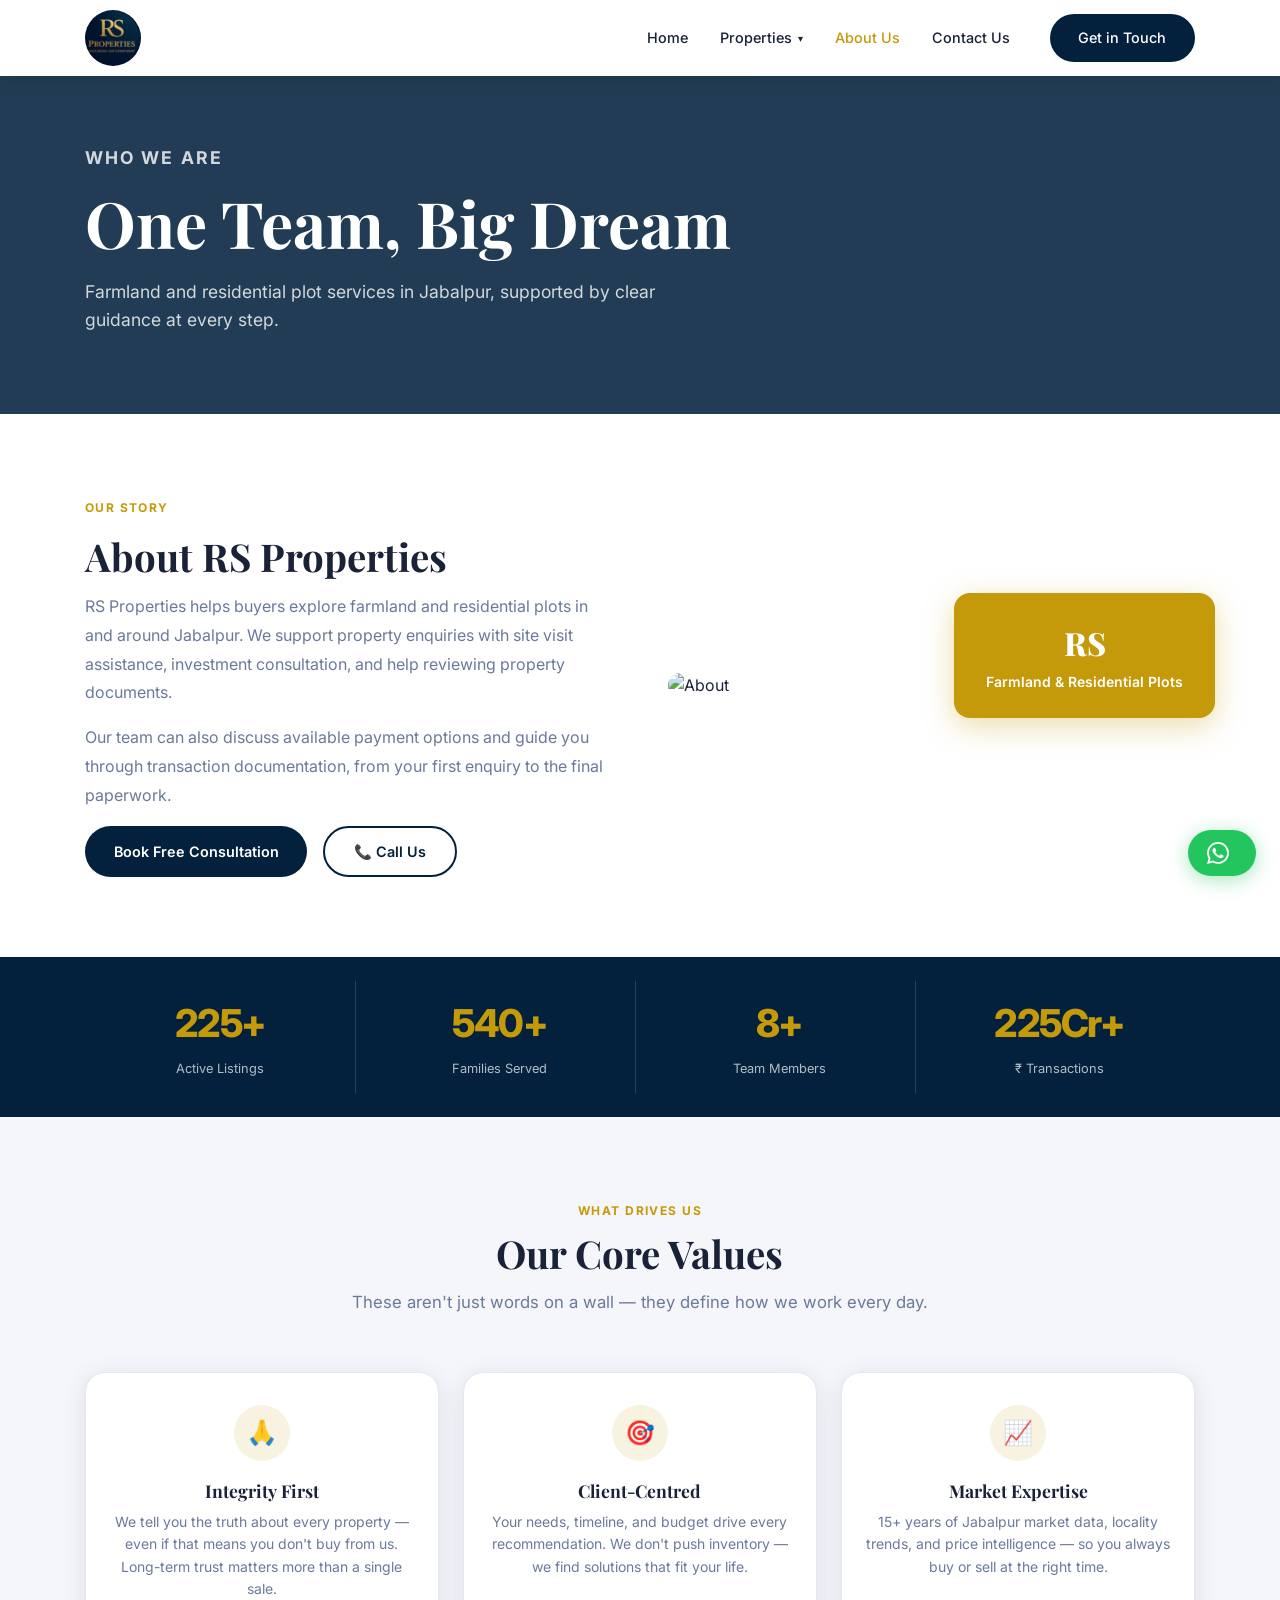
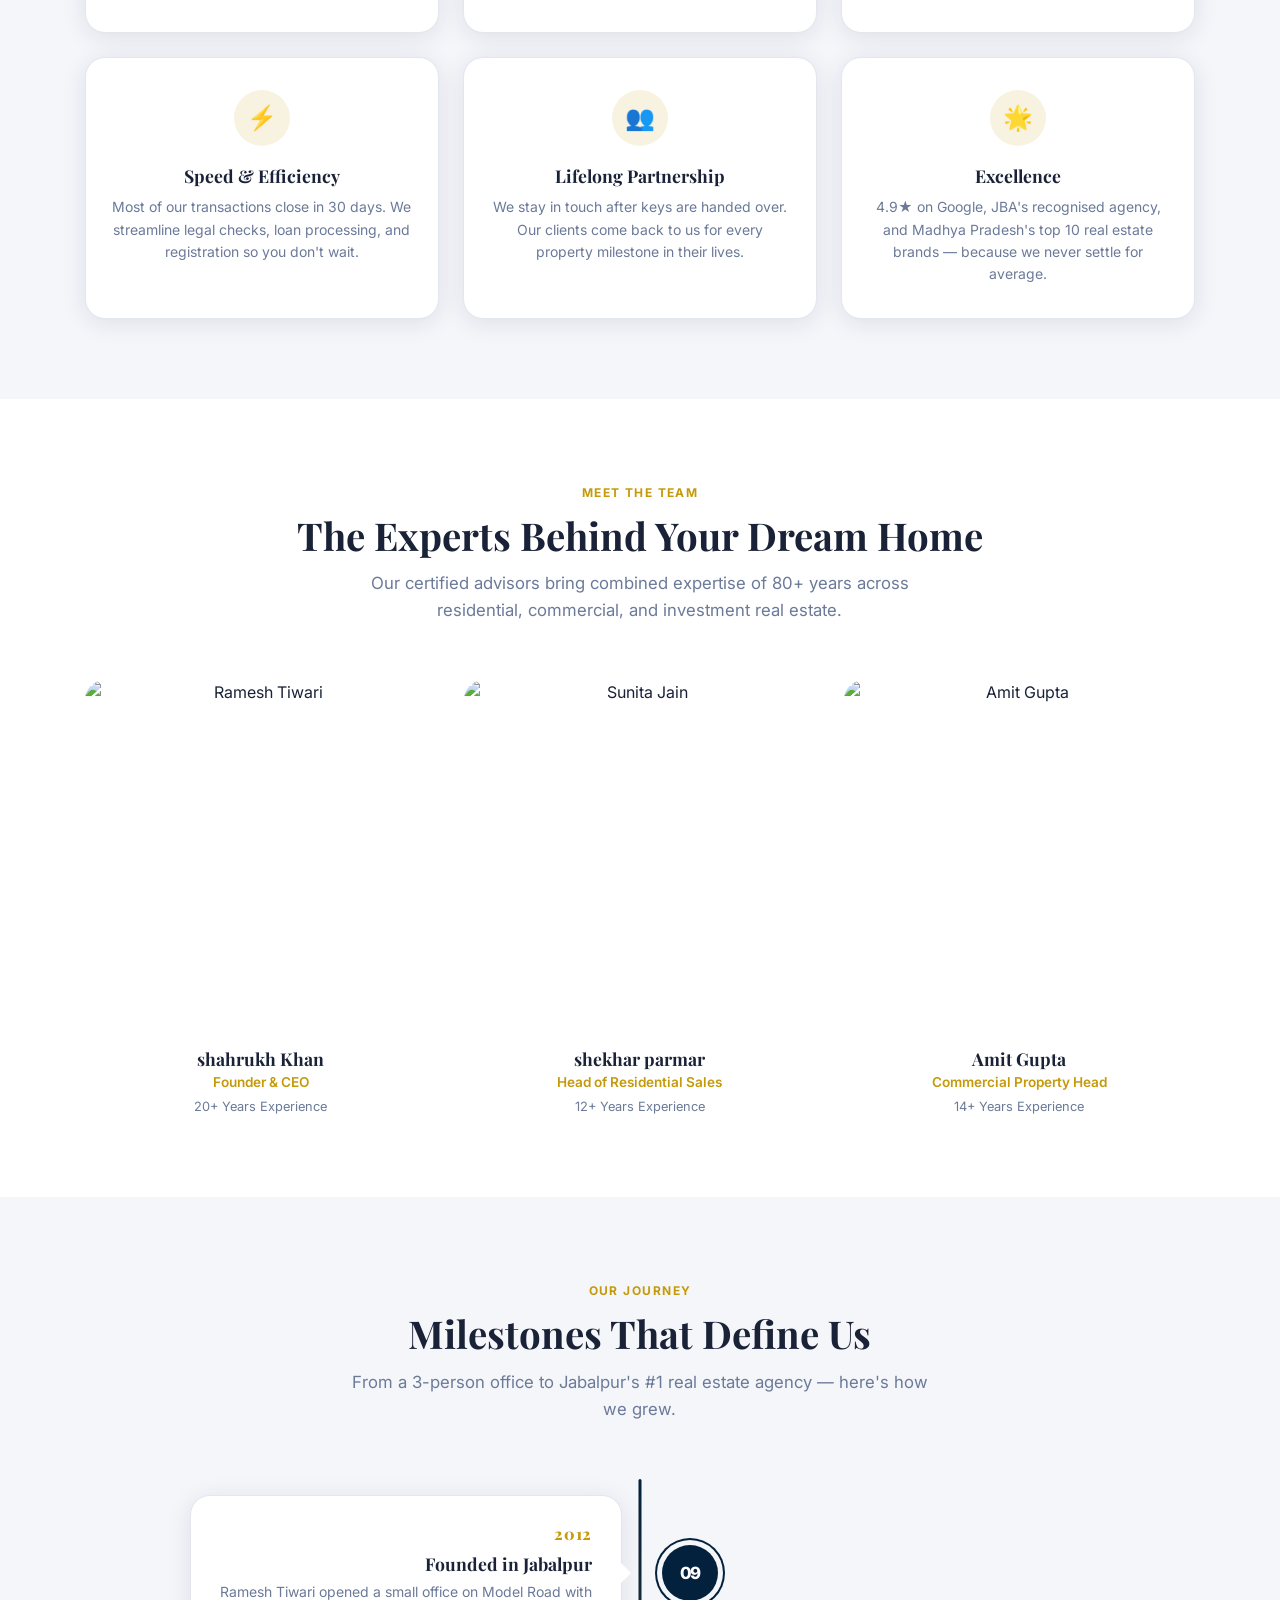
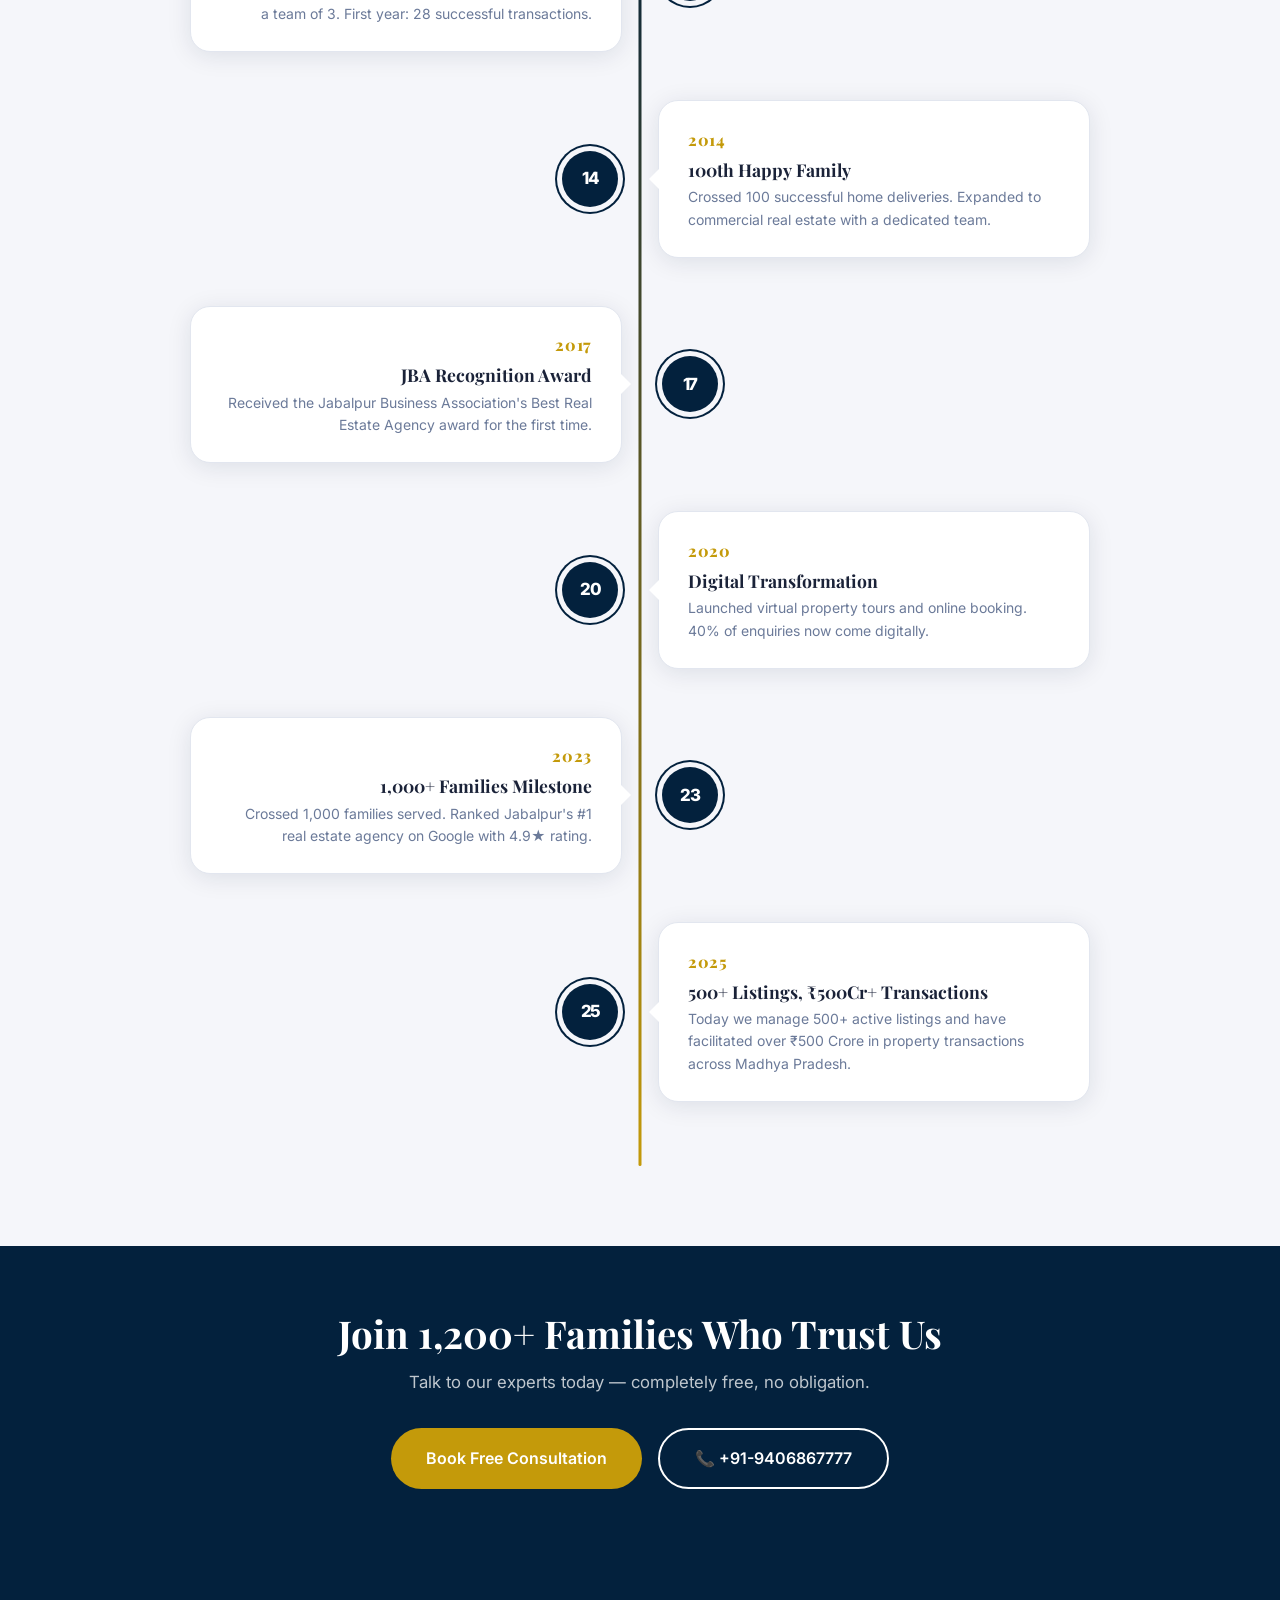
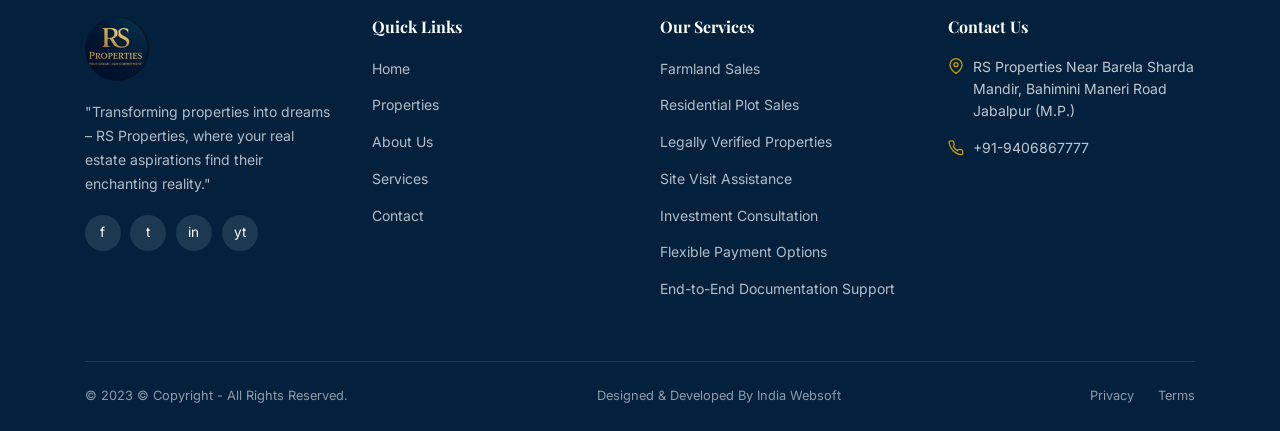
==== commit 7adce7d3: "latest" ====
--- a/about.html
+++ b/about.html
@@ -3,8 +3,8 @@
 <head>
 <meta charset="UTF-8"/>
 <meta name="viewport" content="width=device-width,initial-scale=1.0"/>
-<meta name="description" content="About Jabalpur Magic Property — 15+ years of trusted real estate expertise in Jabalpur. Meet our team."/>
-<title>About Us — Jabalpur Magic Property</title>
+<meta name="description" content="About RS Properties — 15+ years of trusted real estate expertise in Jabalpur. Meet our team."/>
+<title>About Us — RS Properties</title>
 <link rel="stylesheet" href="css/style.css"/>
 <link rel="icon" href="images/logo.png"/>
 </head>
@@ -13,21 +13,35 @@
 <!-- NAVBAR -->
 <nav class="navbar scrolled">
   <div class="container nav-inner">
-    <a href="index.html" class="nav-logo"><img src="images/logo.png" alt="Jabalpur Magic Property"/></a>
+    <a href="index.html" class="nav-logo"><img src="images/logo.png" alt="RS Properties"/></a>
     <div class="nav-links">
-      <a href="index.html">Home</a><a href="properties.html">Properties</a>
-      <a href="about.html" class="active">About Us</a>
-      <a href="services.html">Services</a><a href="contact.html">Contact</a>
-      <a href="contact.html" class="btn btn-primary nav-cta">Get in Touch</a>
-    </div>
+  <a href="index.html">Home</a>
+  <details class="nav-dropdown">
+    <summary>Properties <span class="dropdown-caret" aria-hidden="true">&#9662;</span></summary>
+    <div class="nav-dropdown-menu">
+      <a href="nature-view-farm.html">Nature View Farm</a>
+      <a href="shree-ramlala-parisar.html">Shree Ramlala Parisar</a>
+    </div>
+  </details>
+  <a href="about.html">About Us</a>
+  <a href="contact.html">Contact Us</a>
+  <a href="contact.html" class="btn btn-primary nav-cta">Get in Touch</a>
+</div>
     <button class="nav-toggle"><span></span><span></span><span></span></button>
   </div>
 </nav>
 <div class="mobile-menu">
-  <button class="mobile-close">&times;</button>
-  <a href="index.html">Home</a><a href="properties.html">Properties</a>
-  <a href="about.html">About Us</a><a href="services.html">Services</a>
-  <a href="contact.html">Contact</a>
+  <button class="mobile-close" aria-label="Close menu">&times;</button>
+  <a href="index.html">Home</a>
+  <details class="nav-dropdown mobile-properties-dropdown">
+    <summary>Properties <span class="dropdown-caret" aria-hidden="true">&#9662;</span></summary>
+    <div class="nav-dropdown-menu">
+      <a href="nature-view-farm.html">Nature View Farm</a>
+      <a href="shree-ramlala-parisar.html">Shree Ramlala Parisar</a>
+    </div>
+  </details>
+  <a href="about.html">About Us</a>
+  <a href="contact.html">Contact Us</a>
   <a href="contact.html" class="btn btn-primary">Get in Touch</a>
 </div>
 
@@ -37,7 +51,7 @@
   <div class="container page-hero-content">
     <p class="page-hero-tag">Who We Are</p>
     <h1>One Team, Big Dream</h1>
-    <p>13+ years of trust, expertise, and heart — Jabalpur's most recommended real estate agency.</p>
+    <p>Farmland and residential plot services in Jabalpur, supported by clear guidance at every step.</p>
   </div>
 </div>
 
@@ -47,19 +61,19 @@
     <div style="display:grid;gap:3.5rem;align-items:center" class="about-grid">
       <div class="animate">
         <span class="section-tag">Our Story</span>
-        <h2 class="section-title" style="margin-top:.4rem">About Jabalpur Magic Property</h2>
-        <p style="color:var(--muted);line-height:1.8;margin-bottom:1rem">Established in 2012, Jabalpur Magic Property is a leading real estate agency in Jabalpur, Madhya Pradesh, dedicated to providing transparent and professional property services. Our team of experts has successfully served over 9000 happy customers, helping them find their dream homes, commercial spaces, and investment opportunities.</p>
-        <p style="color:var(--muted);line-height:1.8;margin-bottom:1rem">With deep knowledge of the local market, we focus on understanding your requirements and delivering solutions that match your budget and lifestyle. At Jabalpur Magic Property, your satisfaction is our priority.</p>
+        <h2 class="section-title" style="margin-top:.4rem">About RS Properties</h2>
+        <p style="color:var(--muted);line-height:1.8;margin-bottom:1rem">RS Properties helps buyers explore farmland and residential plots in and around Jabalpur. We support property enquiries with site visit assistance, investment consultation, and help reviewing property documents.</p>
+        <p style="color:var(--muted);line-height:1.8;margin-bottom:1rem">Our team can also discuss available payment options and guide you through transaction documentation, from your first enquiry to the final paperwork.</p>
         <div class="flex flex-wrap gap-2">
           <a href="contact.html" class="btn btn-primary">Book Free Consultation</a>
-          <a href="tel:+91 8109009000" class="btn btn-outline">&#128222; Call Us</a>
+          <a href="tel:+919406867777" class="btn btn-outline">&#128222; Call Us</a>
         </div>
       </div>
       <div class="animate" style="position:relative">
         <img src="https://images.unsplash.com/photo-1600596542815-ffad4c1539a9?w=700&q=80" alt="About" style="border-radius:20px;width:100%"/>
         <div style="position:absolute;bottom:-20px;right:-20px;background:var(--secondary);color:#fff;border-radius:16px;padding:1.5rem 2rem;text-align:center;box-shadow:0 8px 30px rgba(196,154,10,.35)">
-          <span style="font-family:'Playfair Display',serif;font-size:2.5rem;font-weight:800;display:block">13+</span>
-          <span style="font-size:.875rem;font-weight:600">Years in Business</span>
+          <span style="font-family:'Playfair Display',serif;font-size:2rem;font-weight:800;display:block">RS</span>
+          <span style="font-size:.875rem;font-weight:600">Farmland &amp; Residential Plots</span>
         </div>
       </div>
     </div>
@@ -146,7 +160,7 @@
         <div class="team-photo"><img src="https://media.istockphoto.com/id/1326432425/photo/shot-of-a-mature-business-men-working-at-home-using-laptop-stock-photo.jpg?s=2048x2048&w=is&k=20&c=zJD4ycDRF9WTEabAiKxa4zxnIDlXTInFv0uypt4Df3U=" alt="Amit Gupta" loading="lazy"/><div class="team-photo-overlay"></div></div>
         <h4 class="team-name">Amit Gupta</h4><p class="team-role">Commercial Property Head</p><p class="team-exp">14+ Years Experience</p>
       </div>
-      
+
     </div>
   </div>
 </section>
@@ -239,7 +253,7 @@
     <p style="color:rgba(255,255,255,.75);margin-bottom:2rem;font-size:1.05rem">Talk to our experts today — completely free, no obligation.</p>
     <div class="flex flex-wrap gap-2" style="justify-content:center">
       <a href="contact.html" class="btn btn-secondary btn-lg">Book Free Consultation</a>
-      <a href="tel:+91 8109009000" class="btn btn-outline-white btn-lg">&#128222; +91 8109009000</a>
+      <a href="tel:+919406867777" class="btn btn-outline-white btn-lg">&#128222; +91-9406867777</a>
     </div>
   </div>
 </section>
@@ -250,7 +264,7 @@
     <div class="footer-grid">
       <div>
         <div class="footer-logo"><img src="images/logo.png" alt="Logo"/></div>
-        <p class="footer-desc">"Transforming properties into dreams – JabalpurMagic Property, where your real estate aspirations find their enchanting reality."</p>
+        <p class="footer-desc">"Transforming properties into dreams – RS Properties, where your real estate aspirations find their enchanting reality."</p>
         <div class="footer-social"><a href="#" class="social-btn">f</a><a href="#" class="social-btn">t</a><a href="#" class="social-btn">in</a><a href="#" class="social-btn">yt</a></div>
       </div>
       <div>
@@ -259,14 +273,14 @@
       </div>
       <div>
         <h4 class="footer-heading">Our Services</h4>
-        <ul class="footer-links"><li><a href="services.html">Buy Property</a></li><li><a href="services.html">Sell Property</a></li><li><a href="services.html">Rent / Lease</a></li><li><a href="services.html">Commercial</a></li><li><a href="services.html">Home Loans</a></li></ul>
+        <ul class="footer-links"><li><a href="services.html">Farmland Sales</a></li><li><a href="services.html">Residential Plot Sales</a></li><li><a href="services.html">Legally Verified Properties</a></li><li><a href="services.html">Site Visit Assistance</a></li><li><a href="services.html">Investment Consultation</a></li><li><a href="services.html">Flexible Payment Options</a></li><li><a href="services.html">End-to-End Documentation Support</a></li></ul>
       </div>
       <div>
         <h4 class="footer-heading">Contact Us</h4>
         <ul class="footer-contact">
-          <li><svg width="16" height="16" fill="none" stroke="currentColor" stroke-width="2" viewBox="0 0 24 24"><path d="M21 10c0 7-9 13-9 13S3 17 3 10a9 9 0 0 1 18 0z"/><circle cx="12" cy="10" r="3"/></svg><span>A-4, Ankit Appartment,G.F. Nepier Town Jablpur, M.P. India</span></li>
-          <li><svg width="16" height="16" fill="none" stroke="currentColor" stroke-width="2" viewBox="0 0 24 24"><path d="M22 16.92v3a2 2 0 0 1-2.18 2 19.79 19.79 0 0 1-8.63-3.07A19.5 19.5 0 0 1 4.69 12a19.79 19.79 0 0 1-3.07-8.67A2 2 0 0 1 3.6 1.27h3a2 2 0 0 1 2 1.72 12.84 12.84 0 0 0 .7 2.81 2 2 0 0 1-.45 2.11L8.09 9.91a16 16 0 0 0 6 6l1.27-1.27a2 2 0 0 1 2.11-.45 12.84 12.84 0 0 0 2.81.7A2 2 0 0 1 22 16.92z"/></svg><a href="tel:+91 8109009000">+91 8109009000</a><a href="tel:+91 8989892604">+91 8989892604</a></li>
-          <li><svg width="16" height="16" fill="none" stroke="currentColor" stroke-width="2" viewBox="0 0 24 24"><path d="M4 4h16c1.1 0 2 .9 2 2v12c0 1.1-.9 2-2 2H4c-1.1 0-2-.9-2-2V6c0-1.1.9-2 2-2z"/><polyline points="22,6 12,13 2,6"/></svg><a href="mailto:jbpmagicprp3@gmail.com">jbpmagicprp3@gmail.com</a></li>
+          <li><svg width="16" height="16" fill="none" stroke="currentColor" stroke-width="2" viewBox="0 0 24 24"><path d="M21 10c0 7-9 13-9 13S3 17 3 10a9 9 0 0 1 18 0z"/><circle cx="12" cy="10" r="3"/></svg><span>RS Properties Near Barela Sharda Mandir, Bahimini Maneri Road Jabalpur (M.P.)</span></li>
+          <li><svg width="16" height="16" fill="none" stroke="currentColor" stroke-width="2" viewBox="0 0 24 24"><path d="M22 16.92v3a2 2 0 0 1-2.18 2 19.79 19.79 0 0 1-8.63-3.07A19.5 19.5 0 0 1 4.69 12a19.79 19.79 0 0 1-3.07-8.67A2 2 0 0 1 3.6 1.27h3a2 2 0 0 1 2 1.72 12.84 12.84 0 0 0 .7 2.81 2 2 0 0 1-.45 2.11L8.09 9.91a16 16 0 0 0 6 6l1.27-1.27a2 2 0 0 1 2.11-.45 12.84 12.84 0 0 0 2.81.7A2 2 0 0 1 22 16.92z"/></svg><a href="tel:+919406867777">+91-9406867777</a></li>
+
         </ul>
       </div>
     </div>
@@ -277,7 +291,7 @@
     </div>
   </div>
 </footer>
-<a href="https://wa.me/+918109009000" class="wa-float" target="_blank" rel="noopener">
+<a href="https://wa.me/919406867777" class="wa-float" target="_blank" rel="noopener">
   <svg width="22" height="22" viewBox="0 0 24 24" fill="currentColor"><path d="M17.472 14.382c-.297-.149-1.758-.867-2.03-.967-.273-.099-.471-.148-.67.15-.197.297-.767.966-.94 1.164-.173.199-.347.223-.644.075-.297-.15-1.255-.463-2.39-1.475-.883-.788-1.48-1.761-1.653-2.059-.173-.297-.018-.458.13-.606.134-.133.298-.347.446-.52.149-.174.198-.298.298-.497.099-.198.05-.371-.025-.52-.075-.149-.669-1.612-.916-2.207-.242-.579-.487-.5-.669-.51-.173-.008-.371-.01-.57-.01-.198 0-.52.074-.792.372-.272.297-1.04 1.016-1.04 2.479 0 1.462 1.065 2.875 1.213 3.074.149.198 2.096 3.2 5.077 4.487.709.306 1.262.489 1.694.625.712.227 1.36.195 1.871.118.571-.085 1.758-.719 2.006-1.413.248-.694.248-1.289.173-1.413-.074-.124-.272-.198-.57-.347m-5.421 7.403h-.004a9.87 9.87 0 0 1-5.031-1.378l-.361-.214-3.741.982.998-3.648-.235-.374a9.86 9.86 0 0 1-1.51-5.26c.001-5.45 4.436-9.884 9.888-9.884 2.64 0 5.122 1.03 6.988 2.898a9.825 9.825 0 0 1 2.893 6.994c-.003 5.45-4.437 9.884-9.885 9.884m8.413-18.297A11.815 11.815 0 0 0 12.05 0C5.495 0 .16 5.335.157 11.892c0 2.096.547 4.142 1.588 5.945L.057 24l6.305-1.654a11.882 11.882 0 0 0 5.683 1.448h.005c6.554 0 11.89-5.335 11.893-11.893a11.821 11.821 0 0 0-3.48-8.413Z"/></svg>
   <span>WhatsApp</span>
 </a>
--- a/css/style.css
+++ b/css/style.css
@@ -1,13 +1,13 @@
 /* ============================================================
    Jabalpur Magic Property — Main Stylesheet
-   Colors: Navy #1e3a6e | Gold #c49a0a | Green #2a7a2a
+   Colors: Navy #03213d | Gold #c49a0a | Green #2a7a2a
    ============================================================ */
 
 @import url('https://fonts.googleapis.com/css2?family=Playfair+Display:wght@400;600;700;800&family=Inter:wght@300;400;500;600;700&display=swap');
 
 :root {
-  --primary:      #1e3a6e;
-  --primary-dark: #162d56;
+  --primary:      #03213d;
+  --primary-dark: #02172b;
   --secondary:    #c49a0a;
   --secondary-lt: #e8b90e;
   --accent:       #2a7a2a;
@@ -18,8 +18,8 @@
   --muted:        #6b7a99;
   --radius:       12px;
   --radius-lg:    20px;
-  --shadow:       0 4px 24px rgba(30,58,110,.10);
-  --shadow-lg:    0 8px 40px rgba(30,58,110,.18);
+  --shadow:       0 4px 24px rgba(3,33,61,.10);
+  --shadow-lg:    0 8px 40px rgba(3,33,61,.18);
   --container:    1400px;
   --transition:   .3s ease;
 }
@@ -108,31 +108,31 @@
    ============================================================ */
 .navbar {
   position: fixed; top: 0; left: 0; right: 0; z-index: 1000;
-  padding: 1.2rem 0;
+  width: 100%; height: 76px; padding: 0; margin: 0;
+  display: flex; align-items: center;
   transition: all .4s ease;
 }
-.navbar.transparent { background: rgba(0,0,0,.18); backdrop-filter: blur(4px); }
-.navbar.scrolled    { background: #fff; box-shadow: 0 2px 20px rgba(0,0,0,.1); padding: .8rem 0; }
+.navbar.transparent { background: transparent; backdrop-filter: none; }
+.navbar.scrolled    { background: #fff; box-shadow: 0 2px 20px rgba(0,0,0,.1); padding: 0; }
 
 .nav-inner {
   display: flex; align-items: center; justify-content: space-between; gap: 2rem;
 }
-
 /* ── LOGO — Fixed for both states ── */
 .nav-logo {
   display: flex; align-items: center;
 }
 .nav-logo img {
-  height: 48px; object-fit: contain;
+  width: 56px; height: 56px; object-fit: cover; border-radius: 50%;
   transition: filter .3s;
 }
 
-/* Transparent state: add white background so logo is visible against dark hero */
+/* Keep the circular badge crisp above both video and page content. */
 .navbar.transparent .nav-logo {
-  background: rgba(255,255,255,0.92);
-  padding: 5px 10px;
-  border-radius: 8px;
-  box-shadow: 0 2px 8px rgba(0,0,0,.18);
+  background: none;
+  padding: 0;
+  border-radius: 50%;
+  box-shadow: 0 2px 14px rgba(0,0,0,.3);
 }
 .navbar.transparent .nav-logo img {
   filter: none;
@@ -152,6 +152,25 @@
   display: none; align-items: center; gap: 2rem;
 }
 @media(min-width:900px){ .nav-links { display: flex; } }
+@media(min-width:700px) and (max-width:1199px){
+  .nav-inner { gap: .75rem; }
+  .nav-logo img { width: 46px; height: 46px; }
+  .nav-links { display: flex; flex: 1; justify-content: flex-end; gap: clamp(.55rem, 1.1vw, .9rem); min-width: 0; }
+  .nav-links a { font-size: .78rem; white-space: nowrap; }
+  .nav-links .nav-cta { display: none; }
+  .navbar .nav-toggle { display: none; }
+}
+
+@media(max-width:699px){
+  .nav-links { display: none; }
+  .navbar .nav-toggle { display: flex; }
+}
+
+@media(max-width:1199px){
+  /* Crop the letterbox bands embedded in the hero video on phone and tablet screens. */
+  .hero-media { overflow: hidden; }
+  .hero-video { transform: scale(3) !important; }
+}
 
 .nav-links a {
   font-size: .9rem; font-weight: 500;
@@ -203,10 +222,17 @@
    HERO
    ============================================================ */
 .hero {
+  --primary: #1e3a6e;
+  --primary-dark: #162d56;
   position: relative; height: 100vh; min-height: 620px;
   overflow: hidden; display: flex; align-items: center;
 }
-.hero-slides { position: absolute; inset: 0; }
+.hero-slides, .hero-media { position: absolute; inset: 0; }
+.hero-video {
+  position: absolute; inset: 0; width: 100%; height: 100%;
+  object-fit: cover; object-position: center;
+  transform: scale(1.16);
+}
 .hero-slide {
   position: absolute; inset: 0;
   background-size: cover; background-position: center;
@@ -215,7 +241,7 @@
 .hero-slide.active { opacity: 1; }
 .hero-overlay {
   position: absolute; inset: 0;
-  background: linear-gradient(to right, rgba(0,0,0,.72) 0%, rgba(0,0,0,.38) 60%, rgba(0,0,0,.15) 100%);
+  background: linear-gradient(105deg, rgba(3,14,32,.82) 0%, rgba(4,22,48,.58) 55%, rgba(4,22,48,.18) 100%);
 }
 
 .hero-content {
@@ -229,7 +255,12 @@
   color: #fff; font-size: .75rem; font-weight: 700;
   letter-spacing: .12em; text-transform: uppercase;
   padding: .35rem .9rem; border-radius: 50px; margin-bottom: .62rem; margin-top: 1.92rem;
-} 
+}
+.hero .hero-tag { background: #d4ad55; color: #071b38; }
+.hero .search-tab.active { background: #d4ad55; color: #071b38; }
+.hero .search-btn { background: #d4ad55; color: #071b38; }
+.hero .search-btn:hover { background: #e2c274; }
+.hero .hero-dot.active { background: #d4ad55; }
 
 .hero-title {
   color: #fff; font-weight: 800; margin-bottom: 1.2rem;
@@ -325,13 +356,13 @@
 .stat-num {
  font-family: 'Inter', sans-serif;
   font-size: clamp(1.8rem, 3vw, 2.5rem);
-  font-weight: 800; color: var(--secondary); 
+  font-weight: 800; color: var(--secondary);
   letter-spacing: -1px;
   display: block
 }
 .stat-label { color: rgba(255,255,255,.7); font-size: .8rem; margin-top: .2rem; }
 
-/* 
+/*
 ============================================================
 Full websites font
  ============================================================ */
@@ -346,7 +377,7 @@
 }
 
 
-/* 
+/*
 ============================================================
    PAGE HERO (inner pages)
    ============================================================ */
@@ -355,7 +386,7 @@
   background-size: cover; background-position: center;
   position: relative;
 }
-.page-hero-overlay { position: absolute; inset: 0; background: rgba(30,58,110,.88); }
+.page-hero-overlay { position: absolute; inset: 0; background: rgba(3,33,61,.88); }
 .page-hero-content { position: relative; z-index: 2; }
 .page-hero-tag { color: var(--secondary); font-size: .75rem; font-weight: 700; letter-spacing: .12em; text-transform: uppercase; margin-bottom: .8rem; }
 .page-hero h1 { color: #fff; margin-bottom: 1rem; }
@@ -462,11 +493,11 @@
 .service-img-card:hover img { transform: scale(1.06); }
 .service-img-overlay {
   position: absolute; inset: 0;
-  background: linear-gradient(to top, rgba(30,58,110,.88) 0%, rgba(30,58,110,.45) 50%, transparent 100%);
+  background: linear-gradient(to top, rgba(3,33,61,.88) 0%, rgba(3,33,61,.45) 50%, transparent 100%);
   transition: background .3s;
 }
 .service-img-card:hover .service-img-overlay {
-  background: linear-gradient(to top, rgba(30,58,110,.94) 0%, rgba(30,58,110,.6) 60%, rgba(30,58,110,.1) 100%);
+  background: linear-gradient(to top, rgba(3,33,61,.94) 0%, rgba(3,33,61,.6) 60%, rgba(3,33,61,.1) 100%);
 }
 .service-img-content {
   position: absolute; inset: 0; padding: 1.5rem;
@@ -568,7 +599,7 @@
   background-size: cover; background-position: center;
   background-attachment: fixed;
 }
-.why-overlay { position: absolute; inset: 0; background: rgba(30,58,110,.92); }
+.why-overlay { position: absolute; inset: 0; background: rgba(3,33,61,.92); }
 .why-inner { position: relative; z-index: 2; display: grid; gap: 3.5rem; }
 @media(min-width:900px){ .why-inner { grid-template-columns: 1fr 1fr; align-items: center; } }
 
@@ -618,7 +649,7 @@
   background: var(--primary); color: #fff;
   font-family: 'Playfair Display', serif; font-size: 1.4rem; font-weight: 700;
   display: flex; align-items: center; justify-content: center;
-  margin: 0 auto 1.2rem; box-shadow: 0 4px 20px rgba(30,58,110,.3);
+  margin: 0 auto 1.2rem; box-shadow: 0 4px 20px rgba(3,33,61,.3);
   border: 4px solid #fff;
 }
 .step-card h3 { margin-bottom: .5rem; font-size: 1.1rem; }
@@ -679,7 +710,7 @@
   padding: 6rem 0; position: relative;
   background-size: cover; background-position: center; background-attachment: fixed;
 }
-.cta-overlay { position: absolute; inset: 0; background: rgba(30,58,110,.93); }
+.cta-overlay { position: absolute; inset: 0; background: rgba(3,33,61,.93); }
 .cta-inner { position: relative; z-index: 2; display: grid; gap: 3.5rem; }
 @media(min-width:900px){ .cta-inner { grid-template-columns: 1fr 1fr; align-items: center; } }
 
@@ -727,7 +758,7 @@
 .team-card:hover .team-photo img { transform: scale(1.05); }
 .team-photo-overlay {
   position: absolute; inset: 0;
-  background: linear-gradient(to top, rgba(30,58,110,.65), transparent);
+  background: linear-gradient(to top, rgba(3,33,61,.65), transparent);
   opacity: 0; transition: opacity .3s;
 }
 .team-card:hover .team-photo-overlay { opacity: 1; }
@@ -900,17 +931,19 @@
 /* ============================================================
    SERVICES PAGE
    ============================================================ */
-.service-detail-grid { display:grid; gap:1.5rem; grid-template-columns: repeat(auto-fill, minmax(340px, 1fr)); }
+.service-detail-grid { display:grid; gap:1.5rem; grid-template-columns: repeat(auto-fit, minmax(min(100%, 300px), 1fr)); }
 .service-detail-card {
   background:#fff; border-radius:var(--radius-lg); padding:2rem;
-  box-shadow:var(--shadow); border:1px solid var(--border);
+  box-shadow:var(--shadow); border:1px solid var(--border); min-width:0;
   transition:box-shadow .3s;
 }
 .service-detail-card:hover { box-shadow:var(--shadow-lg); }
 .sd-header { display:flex; gap:1rem; align-items:flex-start; margin-bottom:1.25rem; }
+.sd-header > div:last-child { min-width:0; }
 .sd-icon {
   width:56px; height:56px; border-radius:12px;
   display:flex; align-items:center; justify-content:center; flex-shrink:0;
+  background:rgba(3,33,61,.08); color:var(--primary); font-size:1.4rem;
 }
 .sd-header h3 { font-size:1.1rem; margin-bottom:.4rem; }
 .sd-header p { color:var(--muted); font-size:.85rem; line-height:1.5; }
@@ -931,10 +964,10 @@
 
 .contact-info-cards { display:grid; grid-template-columns:1fr 1fr; gap:1rem; margin-bottom:2rem; }
 .ci-card {
-  background:#fff; border-radius:var(--radius-lg); padding:1.25rem;
+  background:#fff; border-radius:var(--radius-lg); padding:1.25rem; min-width:0;
   box-shadow:var(--shadow); border:1px solid var(--border); text-align:center;
 }
-.ci-icon { width:44px; height:44px; border-radius:50%; background:rgba(30,58,110,.08); display:flex; align-items:center; justify-content:center; margin:0 auto .8rem; color:var(--primary); }
+.ci-icon { width:44px; height:44px; border-radius:50%; background:rgba(3,33,61,.08); display:flex; align-items:center; justify-content:center; margin:0 auto .8rem; color:var(--primary); }
 .ci-card h4 { font-size:.9rem; font-weight:700; margin-bottom:.4rem; }
 .ci-card p, .ci-card a { font-size:.82rem; color:var(--muted); display:block; }
 .ci-card a { color:var(--primary); font-weight:600; }
@@ -956,6 +989,9 @@
 .form-group select:focus,
 .form-group textarea:focus { outline:none; border-color:var(--primary); }
 .form-group textarea { resize:vertical; min-height:120px; }
+.form-trap { position:absolute; left:-10000px; width:1px; height:1px; overflow:hidden; }
+.form-status { min-height:1.2em; margin-top:.75rem; text-align:center; font-size:.82rem; color:var(--muted); }
+.form-status.error { color:#b91c1c; }
 
 .success-message {
   display:none; background:#f0fdf4; border:1px solid #bbf7d0;
@@ -1018,7 +1054,7 @@
   grid-template-columns:repeat(auto-fit, minmax(200px, 1fr));
   margin-bottom:3rem;
 }
-.footer-logo img { height:48px; object-fit:contain; background:#fff; padding:4px 8px; border-radius:6px; margin-bottom:1.2rem; }
+.footer-logo img { width:64px; height:64px; object-fit:cover; border-radius:50%; margin-bottom:1.2rem; }
 .footer-desc { color:rgba(255,255,255,.7); font-size:.875rem; line-height:1.7; margin-bottom:1.2rem; }
 .footer-social { display:flex; gap:.6rem; }
 .social-btn {
@@ -1133,11 +1169,11 @@
 @media(max-width:899px){
   section { padding: 4rem 0; }
 
-  .navbar { padding: .85rem 0; }
-  .navbar.scrolled { padding: .65rem 0; }
+  .navbar,
+  .navbar.scrolled { height: 76px; padding: 0; }
   .nav-inner { gap: 1rem; }
-  .nav-logo img { height: 42px; }
-  .navbar.transparent .nav-logo { padding: 4px 8px; }
+  .nav-logo img { width: 46px; height: 46px; }
+  .navbar.transparent .nav-logo { padding: 0; }
 
   .mobile-menu {
     padding: 5rem 1.5rem 2rem;
@@ -1150,8 +1186,11 @@
   .mobile-menu .btn { font-family: 'Inter', sans-serif; font-size: .95rem; }
 
   .hero-overlay {
-    background: linear-gradient(to bottom, rgba(0,0,0,.72), rgba(0,0,0,.52));
-  }
+    background: linear-gradient(to bottom, rgba(3,14,32,.72), rgba(4,22,48,.58));
+  }
+
+  /* The source has black letterbox bands; zoom the video across mobile and tablet widths. */
+  .hero-video { transform: scale(2.5); }
 
   .hero-arrows { display: none; }
   .hero-dots { bottom: 2rem; }
@@ -1249,7 +1288,7 @@
     padding: .85rem 1.1rem;
   }
 
-  .nav-logo img { height: 38px; }
+  .nav-logo img { width: 42px; height: 42px; }
   .nav-toggle { padding: .5rem; }
 
   .hero {
@@ -1484,3 +1523,155 @@
   .mosaic-large { grid-column: auto; }
   .spec { min-width: 100%; }
 }
+
+/* Properties dropdown navigation */
+.nav-dropdown { position: relative; }
+.nav-dropdown > summary {
+  list-style: none; cursor: pointer; display: inline-flex; align-items: center; gap: .35rem;
+  font-size: .9rem; font-weight: 500; white-space: nowrap; transition: color var(--transition);
+}
+.nav-dropdown > summary::-webkit-details-marker { display: none; }
+.navbar.transparent .nav-dropdown > summary { color: #fff; }
+.navbar.scrolled .nav-dropdown > summary { color: var(--text); }
+.nav-dropdown > summary:hover { color: var(--secondary) !important; }
+.dropdown-caret { font-size: .7em; transition: transform .2s ease; }
+.nav-dropdown[open] > summary .dropdown-caret { transform: rotate(180deg); }
+.nav-dropdown-menu {
+  display: none; position: absolute; top: calc(100% + .65rem); left: 0; z-index: 1100;
+  min-width: 230px; padding: .45rem; background: #fff; border: 1px solid var(--border);
+  border-radius: 12px; box-shadow: var(--shadow-lg);
+}
+.nav-dropdown:hover > .nav-dropdown-menu,
+.nav-dropdown:focus-within > .nav-dropdown-menu,
+.nav-dropdown[open] > .nav-dropdown-menu { display: flex; flex-direction: column; }
+.nav-dropdown-menu a {
+  display: block; padding: .7rem .8rem; border-radius: 8px; color: var(--text) !important;
+  font-size: .95rem; white-space: nowrap;
+}
+.nav-dropdown-menu a:hover { background: var(--light); color: var(--primary) !important; }
+.mobile-menu .nav-dropdown { display: flex; flex-direction: column; align-items: center; gap: .8rem; }
+.mobile-menu .nav-dropdown > summary { font-family: 'Playfair Display', serif; font-size: clamp(1.25rem, 5vw, 1.65rem); font-weight: 700; }
+.mobile-menu .nav-dropdown > summary { color: var(--text); }
+.mobile-menu .nav-dropdown-menu { display: flex; position: static; min-width: 0; padding: 0; align-items: center; gap: .65rem; background: transparent; border: 0; box-shadow: none; }
+.mobile-menu .nav-dropdown-menu a { padding: .2rem .5rem; font-size: 1rem; font-family: 'Inter', sans-serif; font-weight: 500; }
+.project-list-card { display: block; }
+.project-card-copy { color: var(--muted); font-size: .88rem; line-height: 1.6; margin: .6rem 0 1rem; }
+.project-support-grid { margin-top: 2rem; }
+.project-next-steps { display: flex; flex-wrap: wrap; align-items: center; justify-content: space-between; gap: 2rem; }
+.project-next-steps > div { flex: 1 1 420px; }
+.project-next-steps .btn { width: auto; }
+@media(min-width:700px) and (max-width:1199px) {
+  .nav-links .nav-dropdown > summary { font-size: .78rem; }
+  .nav-links .nav-dropdown-menu { min-width: 205px; }
+}
+@media(max-width:699px) {
+  .mobile-menu .mobile-properties-dropdown .nav-dropdown-menu { display: flex; }
+}
+/* Two featured projects: use the full row instead of leaving a third empty column. */
+.project-list-grid { grid-template-columns: 1fr; }
+@media(min-width:600px) {
+  .project-list-grid { grid-template-columns: repeat(2, minmax(0, 1fr)); gap: 2rem; }
+}
+@media(min-width:960px) {
+  .project-list-grid { grid-template-columns: repeat(2, minmax(0, 1fr)); }
+  .project-list-grid .card-img { aspect-ratio: 16 / 10; }
+  .project-list-grid .card-body { padding: 1.5rem; }
+}
+/* Stacked, full-width project panels with image zoom and text overlay. */
+.featured-projects { padding-block: 3.75rem; }
+.project-list-grid { display: grid; grid-template-columns: minmax(0, 1fr); gap: .9rem; }
+.project-feature-card {
+  position: relative; display: flex; min-width: 0; min-height: clamp(300px, 34vw, 460px);
+  overflow: hidden; isolation: isolate; border-radius: 20px; background: var(--primary);
+  color: #fff; box-shadow: var(--shadow); transform: translateZ(0);
+}
+.project-feature-card > img {
+  position: absolute; inset: 0; z-index: -2; width: 100%; height: 100%;
+  object-fit: cover; object-position: center 55%; transition: transform .8s cubic-bezier(.2,.7,.2,1);
+}
+.project-feature-card:hover > img,
+.project-feature-card:focus-visible > img { transform: scale(1.09); }
+.project-feature-overlay {
+  display: flex; align-items: flex-end; width: 100%; min-height: inherit;
+  padding: clamp(1.5rem, 4vw, 3.5rem);
+  background: linear-gradient(90deg, rgba(2,18,36,.9) 0%, rgba(2,18,36,.68) 45%, rgba(2,18,36,.08) 100%),
+              linear-gradient(0deg, rgba(2,18,36,.48), transparent 55%);
+  transition: background .35s ease;
+}
+.project-feature-card:hover .project-feature-overlay,
+.project-feature-card:focus-visible .project-feature-overlay {
+  background: linear-gradient(90deg, rgba(2,18,36,.94) 0%, rgba(2,18,36,.72) 48%, rgba(2,18,36,.16) 100%),
+              linear-gradient(0deg, rgba(2,18,36,.54), transparent 58%);
+}
+.project-feature-content { width: min(100%, 690px); }
+.project-feature-label {
+  display: inline-flex; margin-bottom: .8rem; padding: .35rem .8rem; border-radius: 50px;
+  background: #d4ad55; color: #071b38; font-size: .72rem; font-weight: 800;
+  letter-spacing: .08em; text-transform: uppercase;
+}
+.project-feature-card h3 {
+  margin: 0 0 .65rem; color: #fff; font-size: clamp(1.8rem, 4vw, 3.2rem); line-height: 1.1;
+}
+.project-feature-card p { max-width: 620px; margin: 0 0 1rem; color: rgba(255,255,255,.88); font-size: clamp(.92rem, 1.3vw, 1.05rem); }
+.project-feature-points { display: flex; flex-wrap: wrap; gap: .55rem 1.4rem; margin-bottom: 1.1rem; }
+.project-feature-points span { color: rgba(255,255,255,.88); font-size: .85rem; font-weight: 600; }
+.project-feature-cta { display: inline-flex; color: #f0c866; font-size: .95rem; font-weight: 700; transition: gap .2s ease; }
+.project-feature-card:hover .project-feature-cta { gap: .3rem; }
+.project-feature-card:focus-visible { outline: 3px solid #d4ad55; outline-offset: 4px; }
+@media(max-width:640px) {
+  .featured-projects { padding-block: 2.75rem; }
+  .project-list-grid { gap: .7rem; }
+  .project-feature-card { min-height: 310px; border-radius: 16px; }
+  .project-feature-overlay {
+    padding: 1.35rem;
+    background: linear-gradient(0deg, rgba(2,18,36,.94) 0%, rgba(2,18,36,.72) 58%, rgba(2,18,36,.12) 100%);
+  }
+  .project-feature-card h3 { font-size: clamp(1.65rem, 8vw, 2.3rem); }
+  .project-feature-points { gap: .4rem .9rem; }
+  .project-feature-points span { font-size: .76rem; }
+}
+/* Project layout visuals */
+.project-map-section { padding: 4rem 0; background: #f7f8f4; }
+.project-map-grid { display: grid; grid-template-columns: minmax(240px, .72fr) minmax(0, 1.28fr); align-items: center; gap: clamp(2rem, 5vw, 4.5rem); }
+.project-map-copy .section-title { margin-bottom: .8rem; }
+.project-highlights { display: grid; gap: .65rem; margin: 1.4rem 0 0; padding: 0; list-style: none; }
+.project-highlights li { position: relative; padding-left: 1.5rem; color: var(--dark); font-weight: 600; }
+.project-highlights li::before { position: absolute; left: 0; color: #6b873b; content: "✓"; font-weight: 800; }
+.project-map-image { position: relative; display: block; overflow: hidden; border-radius: 18px; background: #e7eadf; box-shadow: 0 18px 45px rgba(17, 35, 20, .14); }
+.project-map-image img { display: block; width: 100%; height: auto; }
+.project-map-image span { position: absolute; right: 1rem; bottom: 1rem; padding: .6rem .85rem; border-radius: 30px; background: rgba(13, 34, 24, .86); color: #fff; font-size: .82rem; font-weight: 700; }
+.project-map-image:focus-visible { outline: 3px solid #6b873b; outline-offset: 4px; }
+@media(max-width:800px) { .project-map-grid { grid-template-columns: 1fr; gap: 1.6rem; } }
+
+/* Nature View Farm hero layout */
+.project-page-hero { padding: 8.5rem 0 4.5rem; overflow: hidden; background: url('https://images.unsplash.com/photo-1564013799919-ab600027ffc6?w=1600&q=85') center / cover no-repeat; }
+.project-page-hero .page-hero-overlay { background: rgba(3,33,61,.88); }
+.project-hero-layout { display: grid; grid-template-columns: minmax(0, 1fr) minmax(0, .78fr); align-items: center; gap: clamp(2rem, 5vw, 4.5rem); }
+.project-hero-copy { max-width: 650px; }
+.project-page-hero .page-hero-content { width: 100%; }
+.project-hero-image { position: relative; justify-self: end; display: block; width: min(100%, 470px); overflow: hidden; border: 1px solid rgba(255,255,255,.24); border-radius: 20px; box-shadow: 0 24px 60px rgba(0,0,0,.3); }
+.project-hero-image img { display: block; width: 100%; height: auto; }
+.project-hero-image span { position: absolute; right: .9rem; bottom: .9rem; padding: .6rem .85rem; border-radius: 30px; background: rgba(13,34,24,.88); color: #fff; font-size: .82rem; font-weight: 700; }
+.project-hero-image:focus-visible { outline: 3px solid #d4ad55; outline-offset: 4px; }
+@media(max-width:800px) { .project-page-hero { padding: 7.5rem 0 3.5rem; } .project-hero-layout { grid-template-columns: 1fr; gap: 1.7rem; } .project-hero-image { max-width: 680px; } }
+
+/* Nature View Farm: nine amenity story cards */
+.nature-life-section { padding: clamp(3.5rem, 7vw, 6rem) 0; color: #f8f6ed; background: #102b24; }
+.nature-life-section .container { width: min(100% - 3rem, 1600px); max-width: 1600px; }
+.nature-life-intro { display: flex; align-items: end; justify-content: space-between; gap: 2rem; margin-bottom: 2rem; }
+.nature-life-intro .section-title { margin: .5rem 0 0; color: #f8f6ed; }
+.nature-life-intro .section-sub { max-width: 430px; margin: 0 0 .35rem; color: rgba(248,246,237,.72); }
+.nature-life-grid { display: grid; grid-template-columns: repeat(3, minmax(0,1fr)); gap: 1rem; }
+.nature-life-card { position: relative; display: flex; min-height: 320px; align-items: end; overflow: hidden; isolation: isolate; padding: 1.3rem; border: 1px solid rgba(255,255,255,.15); border-radius: 18px; background: #335447 var(--life-image) center / cover no-repeat; }
+.nature-life-card::before { position: absolute; z-index: -1; inset: 0; background: linear-gradient(180deg,rgba(8,24,19,.05) 15%,rgba(8,24,19,.88) 100%); content: ""; transition: background .25s ease; }
+.nature-life-card:hover::before { background: linear-gradient(180deg,rgba(8,24,19,.08) 5%,rgba(8,24,19,.94) 100%); }
+.life-icon { position: absolute; top: 1rem; right: 1rem; display: grid; width: 2.6rem; height: 2.6rem; place-items: center; border-radius: 50%; color: #102b24; background: #dce6bd; font-size: 1.15rem; font-weight: 800; }
+.life-copy { max-width: 410px; }
+.life-kicker { margin: 0 0 .45rem; color: #dce6bd; font-size: .68rem; font-weight: 800; letter-spacing: .13em; text-transform: uppercase; }
+.life-copy h3 { margin: 0 0 .5rem; color: #fff; font-size: clamp(1.18rem, 2vw, 1.65rem); line-height: 1.12; }
+.life-copy p:last-child { margin: 0; color: rgba(255,255,255,.85); font-size: .9rem; line-height: 1.55; }
+.nature-life-card-featured { grid-row: span 1; }
+.nature-life-card-wide { grid-column: span 1; }
+.nature-life-note { margin: 1.15rem 0 0; color: rgba(248,246,237,.58); font-size: .76rem; }
+@media(max-width:900px) { .nature-life-grid { grid-template-columns: repeat(3,minmax(0,1fr)); } .nature-life-card-wide { grid-column: span 1; } }
+@media(max-width:620px) { .nature-life-intro { display: block; } .nature-life-intro .section-sub { margin-top: .9rem; } .nature-life-grid { grid-template-columns: 1fr; } .nature-life-card,.nature-life-card-wide { grid-column: auto; min-height: 285px; } }
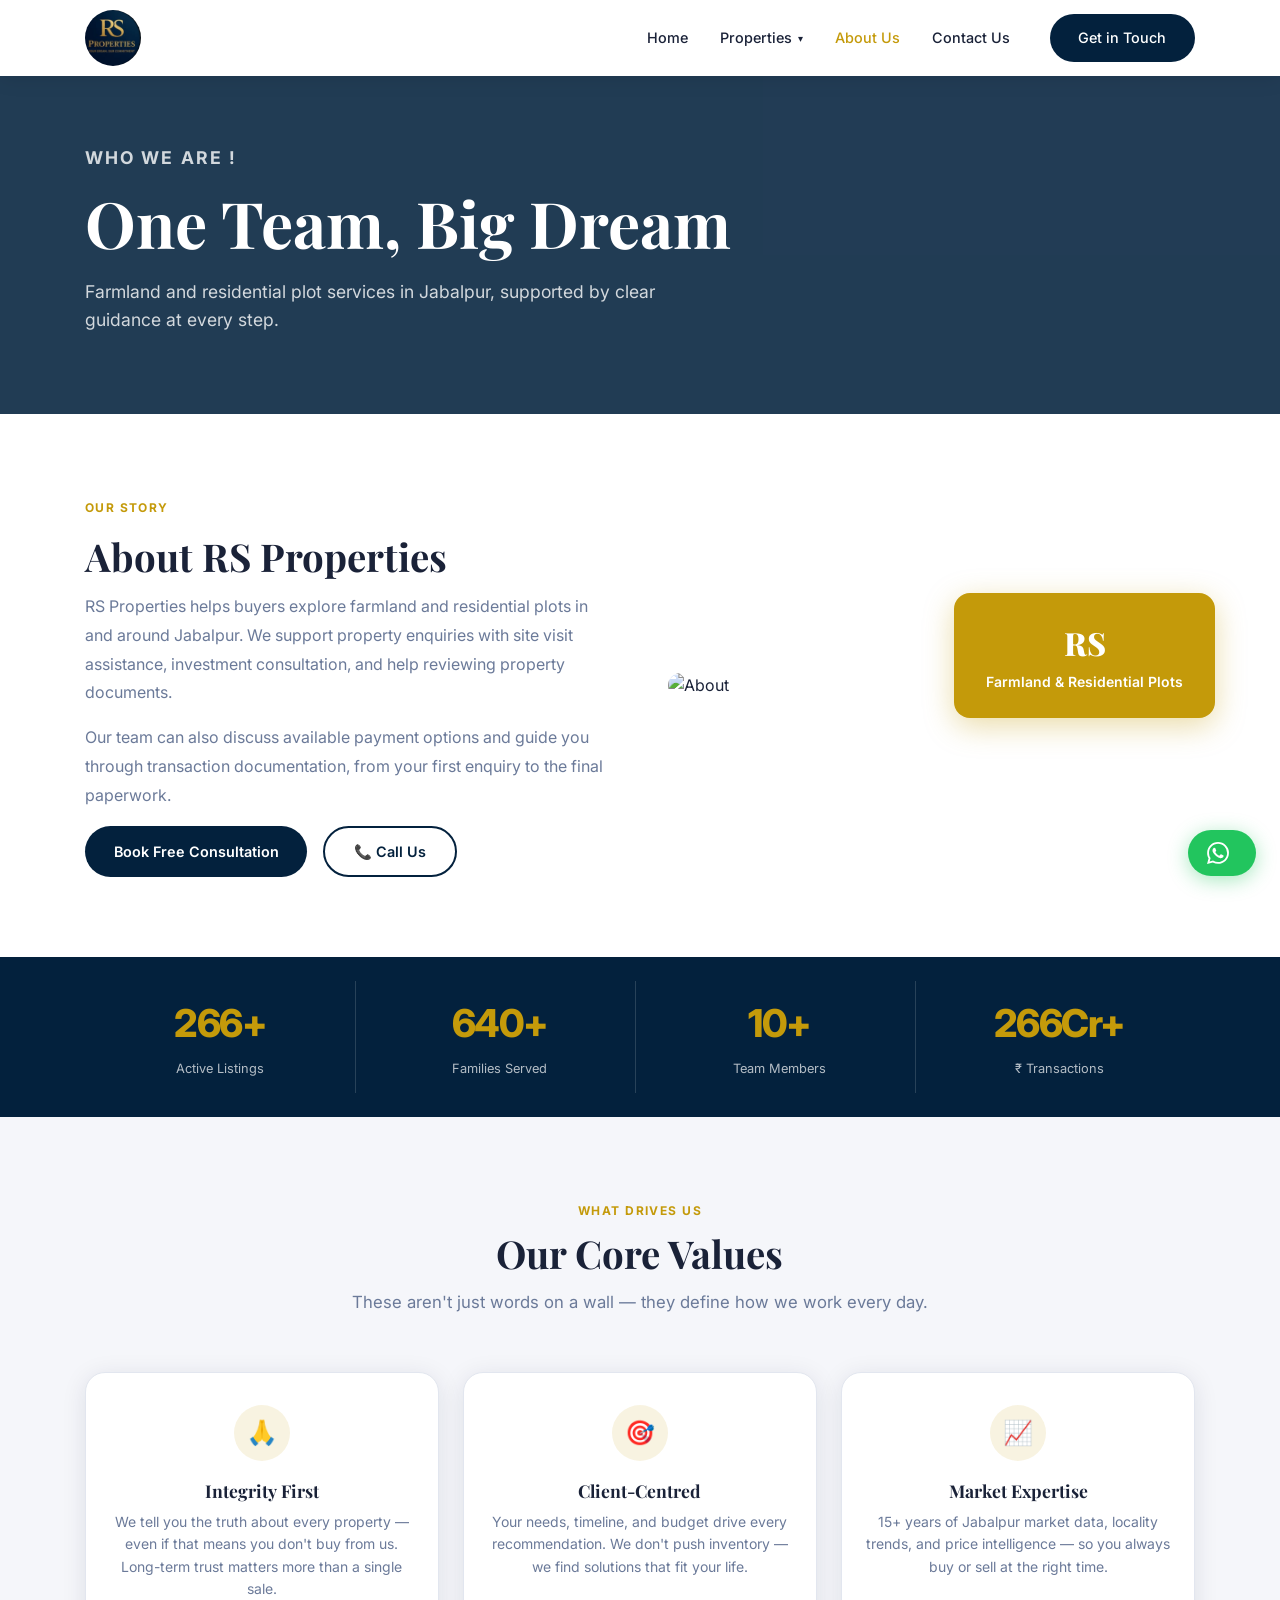
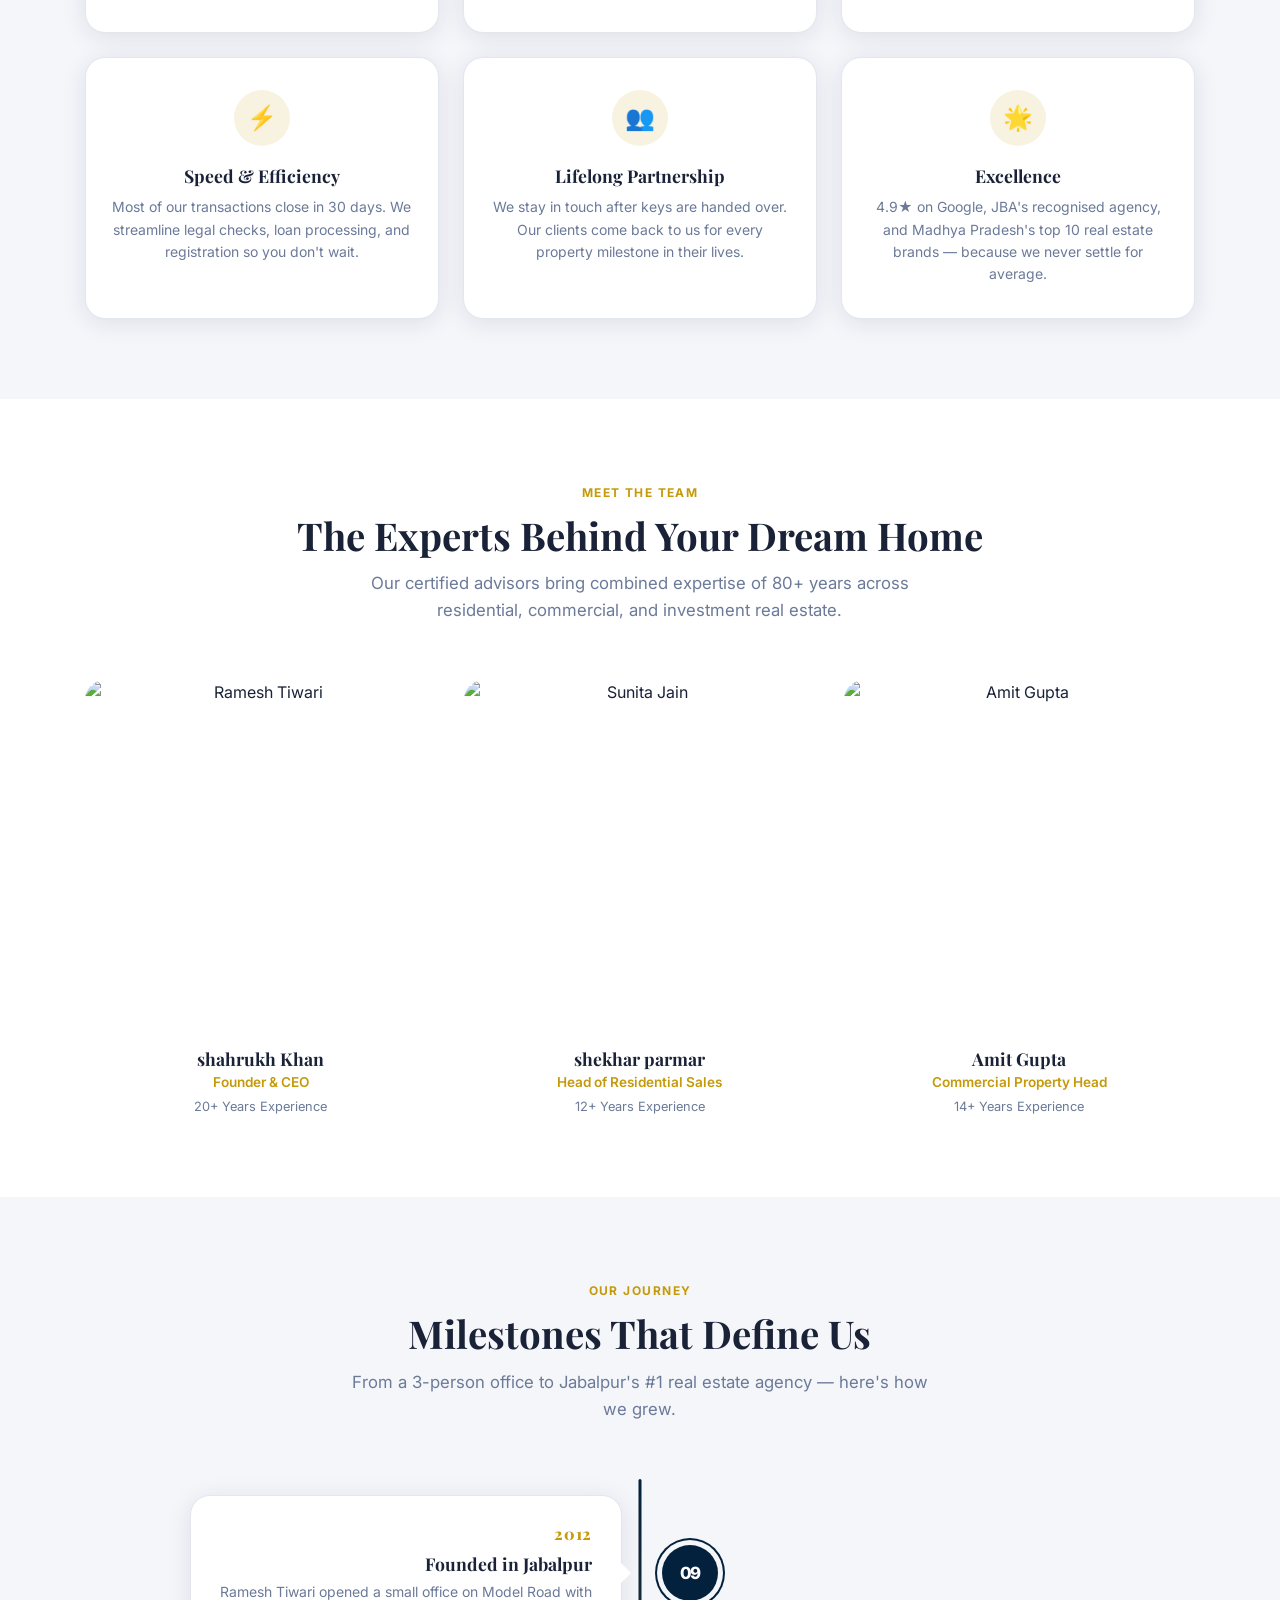
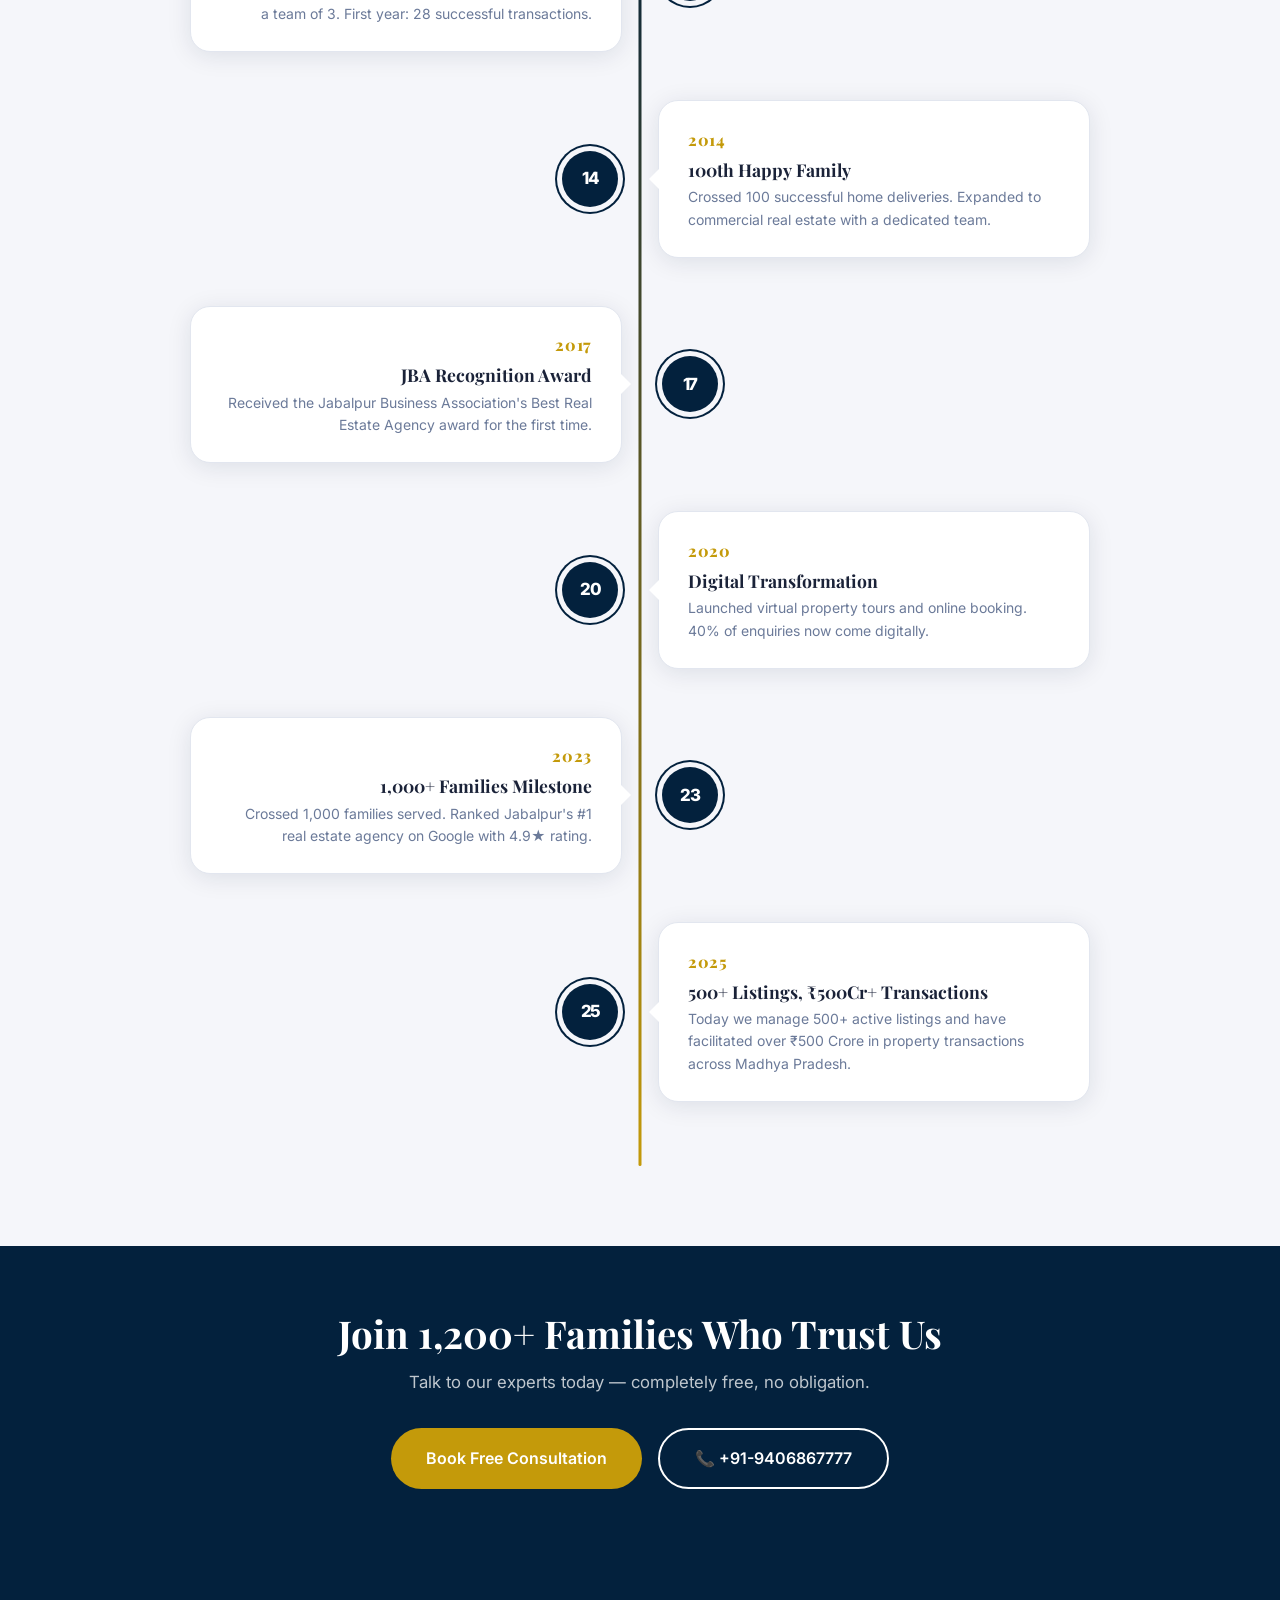
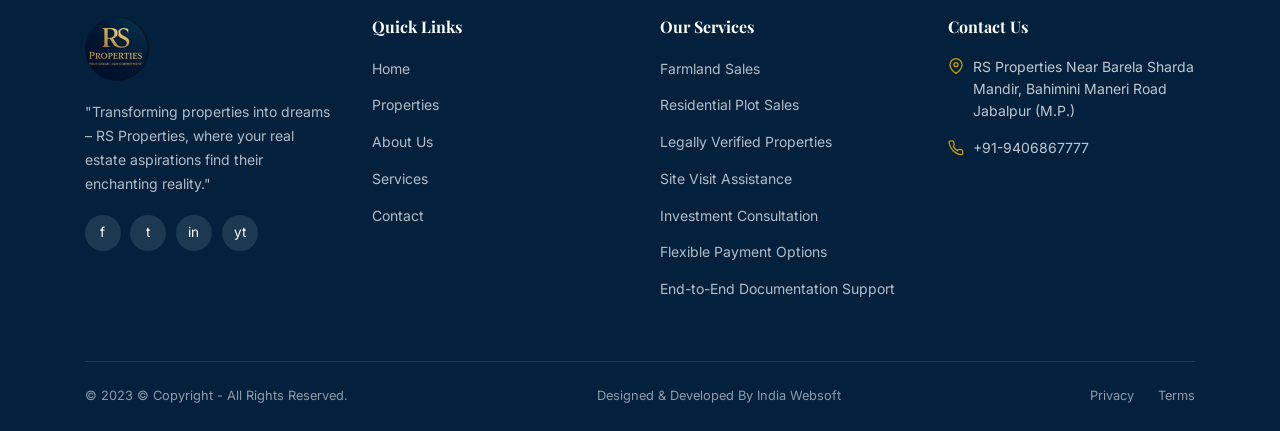
==== commit 3f84bc76: "new one" ====
--- a/about.html
+++ b/about.html
@@ -49,7 +49,7 @@
 <div class="page-hero" style="background-image:url('https://images.unsplash.com/photo-1560472354-b33ff0c44a43?w=1600&q=70')">
   <div class="page-hero-overlay"></div>
   <div class="container page-hero-content">
-    <p class="page-hero-tag">Who We Are</p>
+    <p class="page-hero-tag">Who We Are !</p>
     <h1>One Team, Big Dream</h1>
     <p>Farmland and residential plot services in Jabalpur, supported by clear guidance at every step.</p>
   </div>
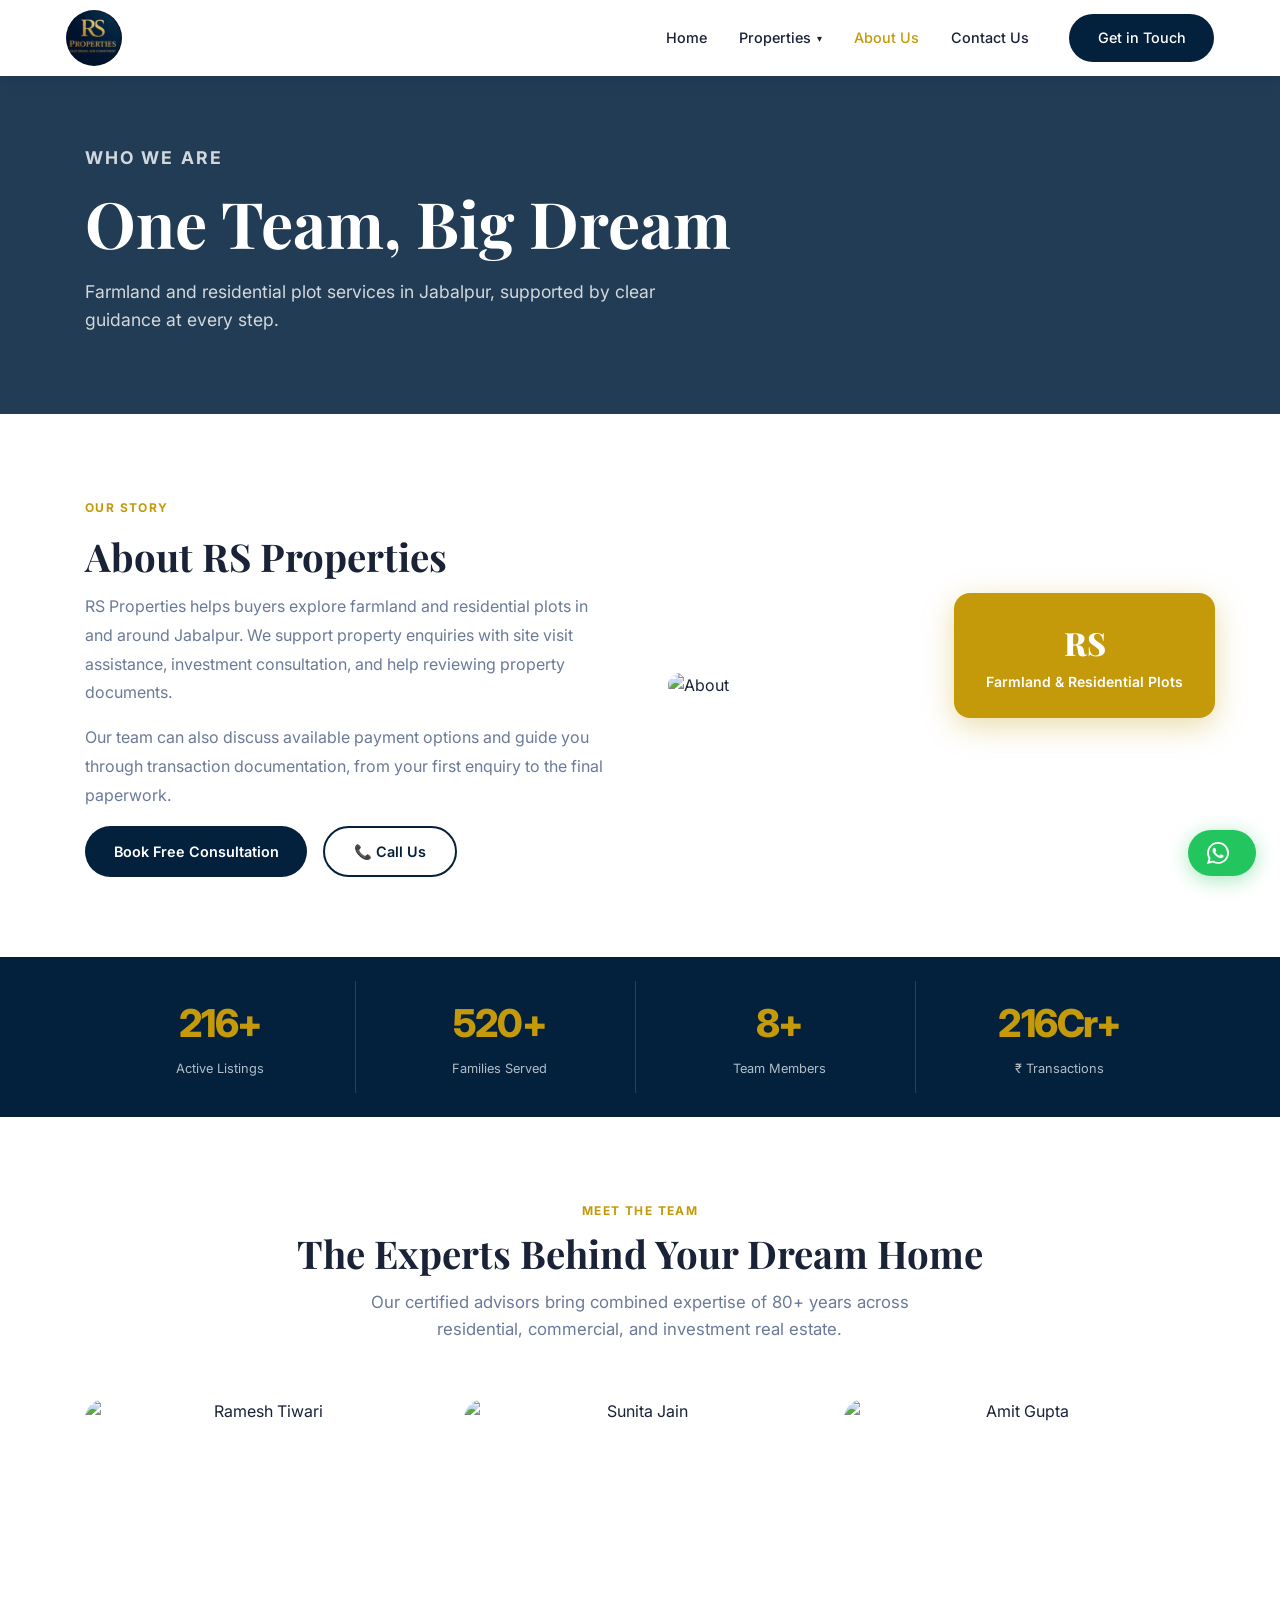
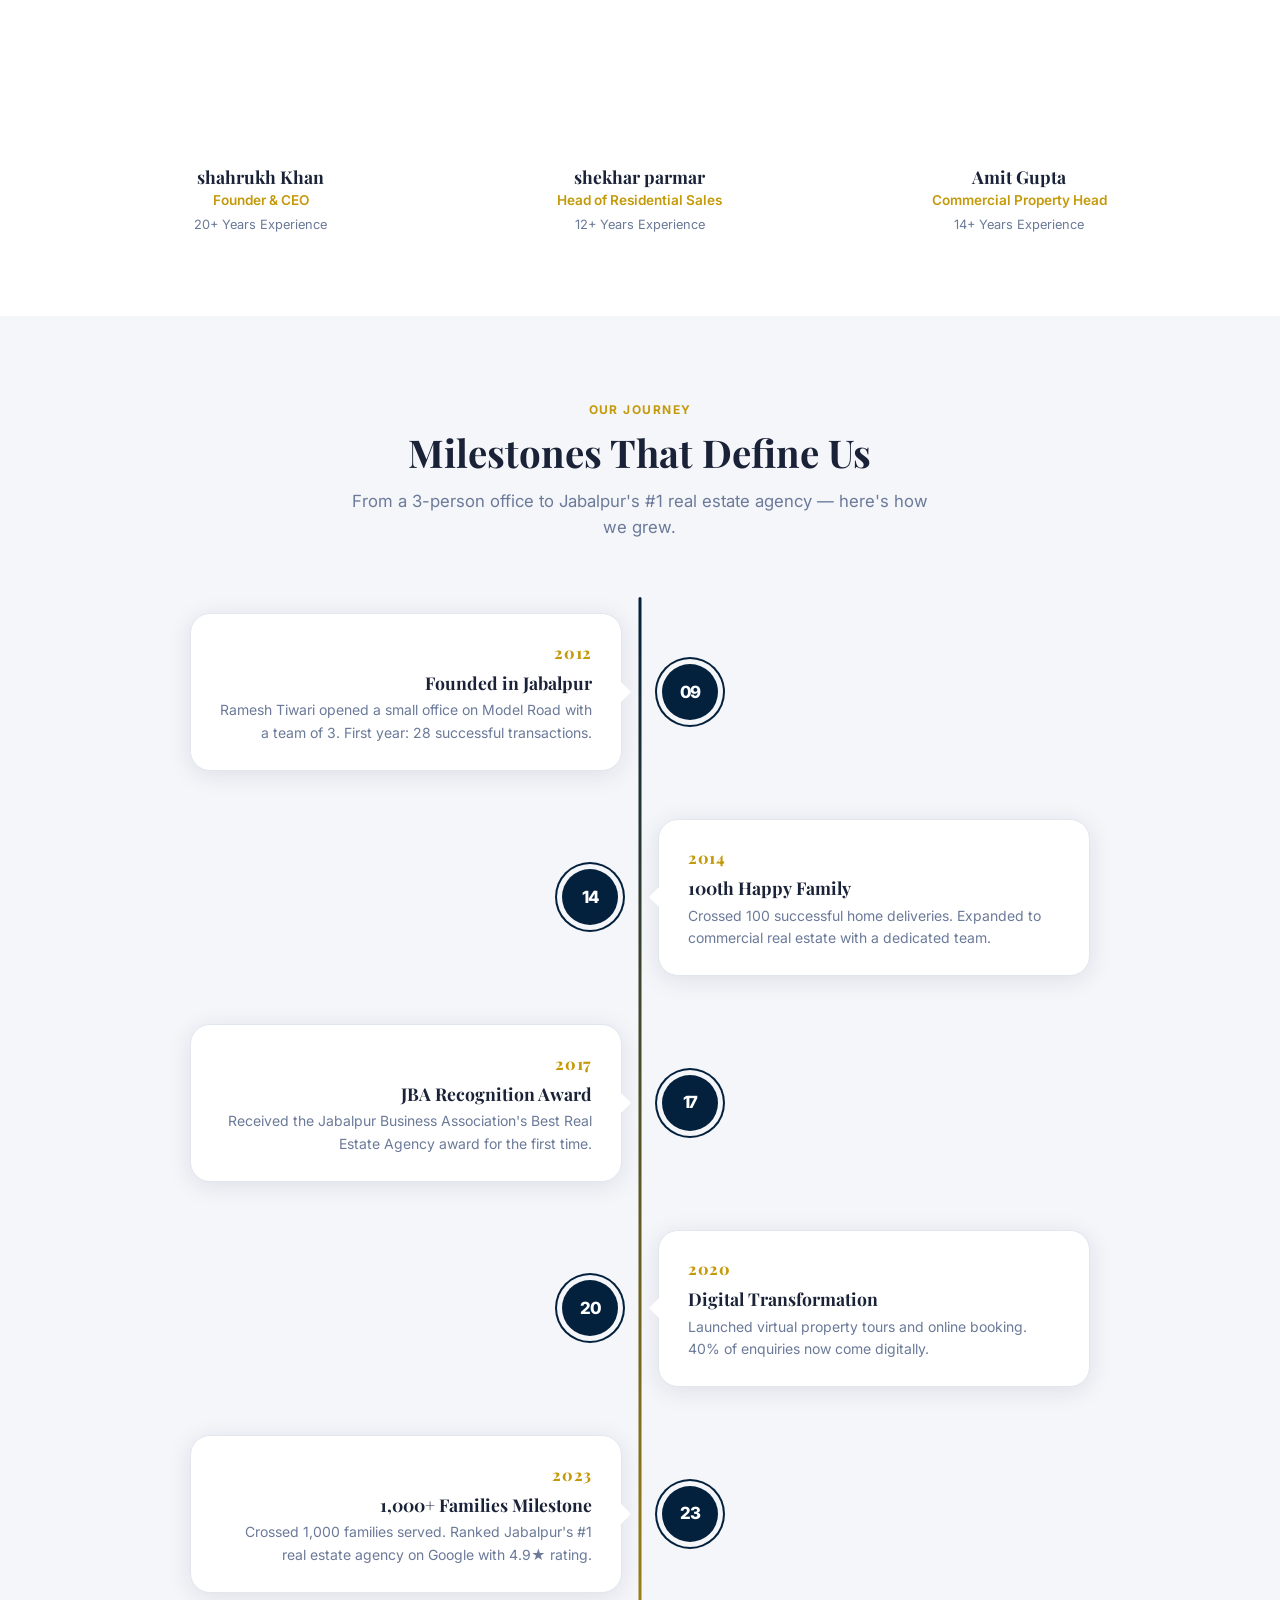
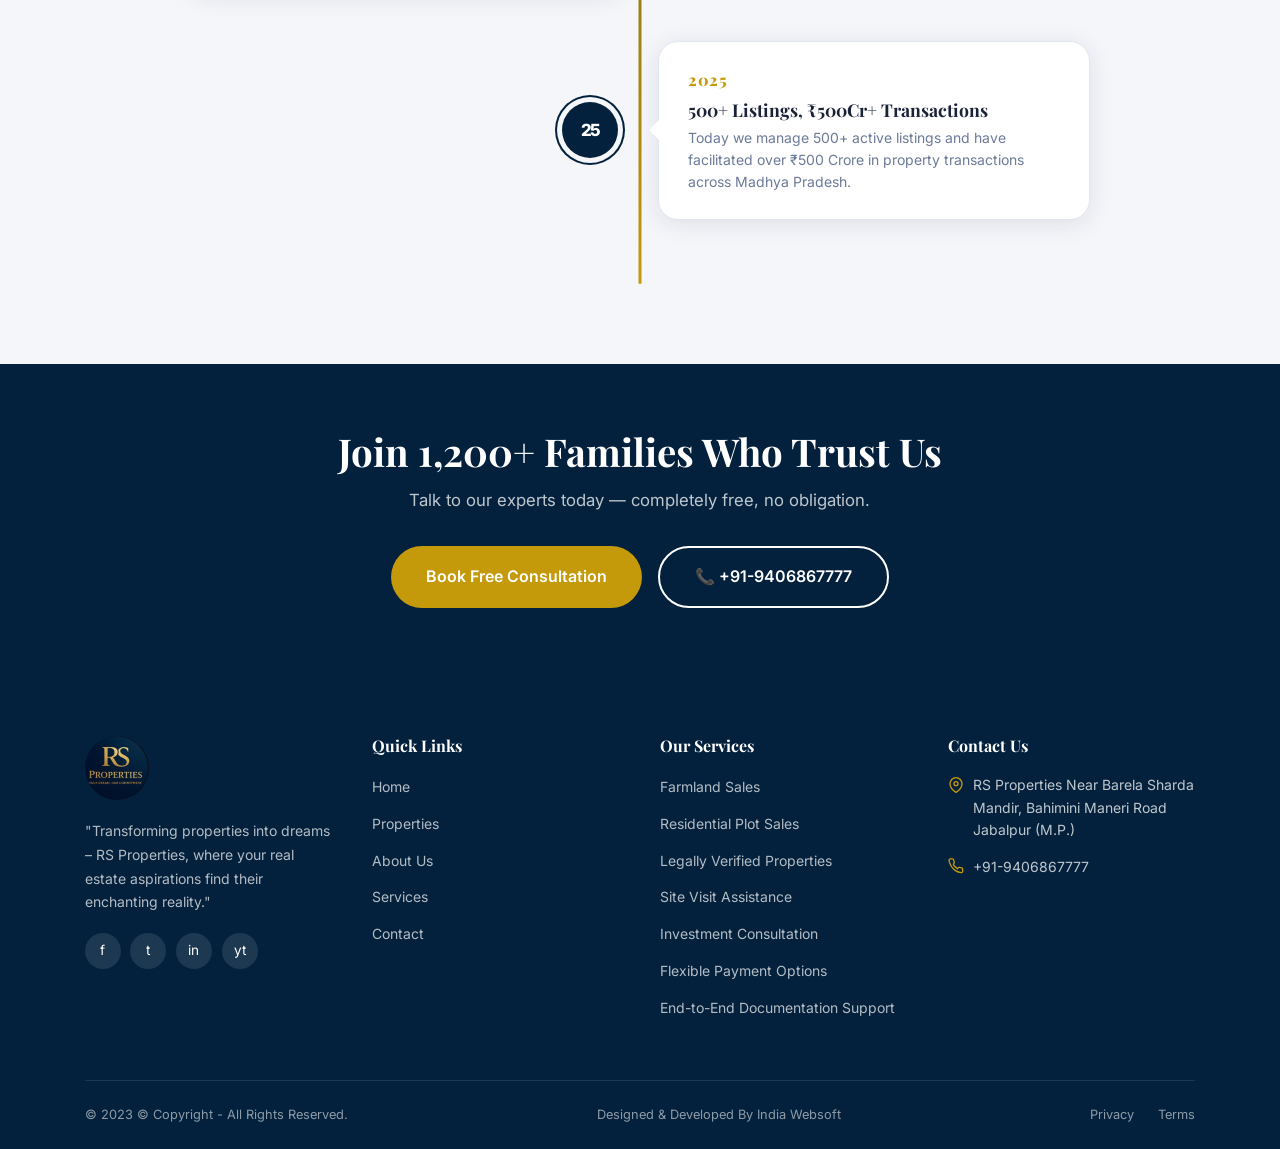
==== commit 8e48485c: "MORE CHANGES" ====
--- a/about.html
+++ b/about.html
@@ -46,10 +46,10 @@
 </div>
 
 <!-- PAGE HERO -->
-<div class="page-hero" style="background-image:url('https://images.unsplash.com/photo-1560472354-b33ff0c44a43?w=1600&q=70')">
+<div class="page-hero" style="background-image:url('https://images.unsplash.com/photo-1600596542815-ffad4c1539a9?w=1800&q=85')">
   <div class="page-hero-overlay"></div>
   <div class="container page-hero-content">
-    <p class="page-hero-tag">Who We Are !</p>
+    <p class="page-hero-tag">Who We Are</p>
     <h1>One Team, Big Dream</h1>
     <p>Farmland and residential plot services in Jabalpur, supported by clear guidance at every step.</p>
   </div>
@@ -96,7 +96,7 @@
   </div>
 </section>
 
-<!-- CORE VALUES — 3 per row -->
+<!-- CORE VALUES — 3 per row
 <section class="bg-light">
   <div class="container">
     <div class="section-header animate">
@@ -138,6 +138,8 @@
     </div>
   </div>
 </section>
+
+ -->
 
 <!-- TEAM — 3 per row -->
 <section>
--- a/css/style.css
+++ b/css/style.css
@@ -116,6 +116,7 @@
 .navbar.scrolled    { background: #fff; box-shadow: 0 2px 20px rgba(0,0,0,.1); padding: 0; }
 
 .nav-inner {
+  width: 96%; max-width: 1500px;
   display: flex; align-items: center; justify-content: space-between; gap: 2rem;
 }
 /* ── LOGO — Fixed for both states ── */
@@ -152,7 +153,7 @@
   display: none; align-items: center; gap: 2rem;
 }
 @media(min-width:900px){ .nav-links { display: flex; } }
-@media(min-width:700px) and (max-width:1199px){
+@media(min-width:900px) and (max-width:1199px){
   .nav-inner { gap: .75rem; }
   .nav-logo img { width: 46px; height: 46px; }
   .nav-links { display: flex; flex: 1; justify-content: flex-end; gap: clamp(.55rem, 1.1vw, .9rem); min-width: 0; }
@@ -1675,3 +1676,93 @@
 .nature-life-note { margin: 1.15rem 0 0; color: rgba(248,246,237,.58); font-size: .76rem; }
 @media(max-width:900px) { .nature-life-grid { grid-template-columns: repeat(3,minmax(0,1fr)); } .nature-life-card-wide { grid-column: span 1; } }
 @media(max-width:620px) { .nature-life-intro { display: block; } .nature-life-intro .section-sub { margin-top: .9rem; } .nature-life-grid { grid-template-columns: 1fr; } .nature-life-card,.nature-life-card-wide { grid-column: auto; min-height: 285px; } }
+
+
+/* Silent project film for Shree Ramlalla Parisar */
+.ramlala-film-section { padding: 3.5rem 0; background: var(--light); }
+.ramlala-film-frame { position: relative; min-height: clamp(340px, 48vw, 620px); overflow: hidden; isolation: isolate; border-radius: 24px; background: #12283b; box-shadow: 0 22px 55px rgba(9, 26, 42, .18); }
+.ramlala-film-video { position: absolute; z-index: -2; inset: 0; width: 100%; height: 100%; object-fit: cover; }
+.ramlala-film-shade { position: absolute; z-index: -1; inset: 0; background: linear-gradient(90deg, rgba(5,19,34,.82), rgba(5,19,34,.38) 58%, rgba(5,19,34,.06)), linear-gradient(0deg, rgba(5,19,34,.35), transparent 55%); }
+.ramlala-film-copy { position: absolute; inset: 0; display: flex; flex-direction: column; align-items: center; justify-content: center; max-width: none; padding: clamp(1.5rem, 5vw, 4rem); color: #fff; text-align: center; }
+.ramlala-film-eyebrow { display: inline-block; margin-bottom: .8rem; color: #f1ce60; font-size: .75rem; font-weight: 800; letter-spacing: .16em; text-transform: uppercase; }
+.ramlala-film-copy h2 { margin: 0 0 .35rem; color: #fff; font-size: clamp(2.1rem, 5.4vw, 4.8rem); line-height: 1.02; text-transform: uppercase; }
+.ramlala-film-subtitle { margin: 0; color: rgba(255,255,255,.92); font-family: Georgia,serif; font-size: clamp(1.25rem, 2.5vw, 2rem); letter-spacing: .12em; text-transform: uppercase; }
+.ramlala-film-tagline { margin: .65rem 0 0; color: rgba(255,255,255,.84); font-size: clamp(1rem, 1.6vw, 1.25rem); letter-spacing: .04em; }
+.ramlala-film-sound { position: absolute; right: 1.2rem; bottom: 1.2rem; padding: .45rem .7rem; border: 1px solid rgba(255,255,255,.35); border-radius: 30px; color: rgba(255,255,255,.85); background: rgba(4,20,34,.42); font-size: .72rem; backdrop-filter: blur(6px); }
+@media(max-width:620px) { .ramlala-film-section { padding: 2.5rem 0; } .ramlala-film-frame { min-height: 420px; border-radius: 18px; } .ramlala-film-copy { padding: 1.25rem; } .ramlala-film-sound { right: .8rem; bottom: .8rem; } }
+
+
+/* Contact hero house cutout */
+.contact-page-hero { position: relative; min-height: 640px; padding: 6.75rem 0 2.5rem; overflow: hidden; }
+.contact-hero-layout { width: 100%; max-width: none; margin: 0; padding-left: max(2rem,calc((100vw - 1400px)/2 + 2.5rem)); padding-right: 0; display: grid; grid-template-columns: minmax(0,1fr) minmax(340px,1.05fr); align-items: center; gap: clamp(1.5rem,3vw,3rem); min-height: 460px; }
+.contact-hero-copy { position: relative; z-index: 2; width: min(100%,660px); }
+.contact-hero-copy h1 { font-size: clamp(3.25rem,6vw,5.6rem); }
+.contact-hero-copy > p:not(.page-hero-tag) { max-width: 600px; font-size: clamp(1.08rem,1.6vw,1.25rem); }
+.contact-hero-highlights { display: flex; flex-wrap: wrap; gap: .55rem; margin-top: 1.25rem; }
+.contact-hero-highlights span { display: inline-flex; align-items: center; gap: .5rem; padding: .48rem .72rem; border: 1px solid rgba(255,255,255,.24); border-radius: 999px; color: rgba(255,255,255,.92); background: rgba(255,255,255,.08); font-size: .82rem; font-weight: 600; backdrop-filter: blur(6px); }
+.contact-hero-highlights i { color: #edc965; font-style: normal; font-size: 1rem; font-weight: 800; }
+.contact-hero-actions { display: flex; flex-wrap: wrap; align-items: center; gap: .8rem 1rem; margin-top: 1.35rem; }
+.contact-hero-actions .btn-primary { border: 1px solid #e8c55e; background: #e8c55e; color: #112c46; box-shadow: 0 8px 22px rgba(0,0,0,.18); }
+.contact-hero-actions .btn-primary:hover { border-color: #f2d77f; background: #f2d77f; color: #112c46; }
+.contact-hero-whatsapp { display: inline-flex; align-items: center; gap: .55rem; padding: .8rem 1.05rem; border: 1px solid #2cab6d; border-radius: 999px; color: #fff; background: #208e59; font-weight: 700; text-decoration: none; box-shadow: 0 8px 22px rgba(0,0,0,.16); transition: background .2s ease, transform .2s ease; }
+.contact-hero-whatsapp:hover { color: #fff; background: #167548; transform: translateY(-2px); }
+.contact-hero-whatsapp span { display: inline-grid; width: 1.5rem; height: 1.5rem; place-items: center; border: 1px solid rgba(255,255,255,.65); border-radius: 50%; transition: transform .2s ease; }
+.contact-hero-whatsapp:hover span { transform: translate(2px,-2px); }
+.contact-hero-art { display: block; justify-self: end; width: min(100%,600px); height: clamp(340px,36vw,460px); margin-right: 0; transform: translateY(30px); object-fit: contain; filter: drop-shadow(0 18px 24px rgba(0,0,0,.28)); }
+@media(max-width:800px) {
+  .contact-page-hero { min-height: 0; padding: 5.5rem 0 2rem; }
+  .contact-hero-layout { width: 100%; max-width: none; margin: 0; padding: 0 0 0 1rem; grid-template-columns: minmax(0,1.05fr) minmax(0,.95fr); gap: .5rem; min-height: 0; }
+  .contact-hero-copy { width: 100%; padding-right: 0; }
+  .contact-hero-copy h1 { font-size: clamp(1.7rem,6.6vw,3.2rem); }
+  .contact-hero-copy > p:not(.page-hero-tag) { font-size: clamp(.76rem,2.1vw,.98rem); line-height: 1.45; }
+  .contact-hero-highlights { display: grid; gap: .35rem; margin-top: .75rem; }
+  .contact-hero-highlights span { width: fit-content; max-width: 100%; padding: .35rem .5rem; gap: .3rem; font-size: clamp(.6rem,1.7vw,.76rem); }
+  .contact-hero-actions { display: grid; grid-template-columns: 1fr; gap: .45rem; margin-top: .8rem; }
+  .contact-hero-actions .btn-primary, .contact-hero-whatsapp { width: 100%; min-height: 40px; justify-content: center; padding: .55rem .6rem; font-size: clamp(.68rem,1.85vw,.82rem); white-space: nowrap; }
+  .contact-hero-whatsapp span { width: 1.25rem; height: 1.25rem; flex: 0 0 auto; }
+  .contact-hero-art { justify-self: end; align-self: center; width: 100%; max-width: 410px; height: auto; margin: 0; transform: none; }
+}
+@media(max-width:420px) {
+  .contact-hero-layout { grid-template-columns: minmax(0,1.08fr) minmax(0,.92fr); gap: .25rem; padding-left: .75rem; }
+  .contact-hero-copy h1 { font-size: clamp(1.55rem,7vw,1.9rem); }
+  .contact-hero-copy > p:not(.page-hero-tag) { font-size: .72rem; }
+  .contact-hero-highlights span { font-size: .57rem; }
+  .contact-hero-actions .btn-primary, .contact-hero-whatsapp { font-size: .64rem; padding-inline: .35rem; }
+}
+
+
+/* Success Stories: featured client carousel */
+.testimonials-section { position: relative; overflow: hidden; padding: clamp(4rem,7vw,6.5rem) 0; color: #fff; background: radial-gradient(ellipse at 12% 12%, rgba(46,111,103,.32), transparent 38%), linear-gradient(135deg,#06243d 0%,#0d3a43 100%); }
+.testimonials-section::before,.testimonials-section::after { position: absolute; z-index: 0; width: 20rem; height: 20rem; border: 1px solid rgba(232,197,94,.12); border-radius: 50%; content: ""; pointer-events: none; }
+.testimonials-section::before { top: -12rem; right: -5rem; }
+.testimonials-section::after { bottom: -15rem; left: -6rem; width: 28rem; height: 28rem; }
+.testimonials-section > .container { position: relative; z-index: 1; }
+.testimonials-section .section-header { display: flex; flex-direction: column; align-items: center; gap: 0; width: 100%; text-align: center; }
+.testimonials-section .story-heading { display: grid; justify-items: center; gap: .55rem; width: 100%; }
+.testimonials-section .section-tag { color: #e8c55e; }
+.testimonials-section .section-title { max-width: 900px; margin: 0; color: #fff; font-size: clamp(1.7rem,4vw,3.2rem); line-height: 1.08; }
+.testimonials-section .section-sub { width: 100%; max-width: 100%; margin: 1rem 0 0; padding: 1rem .5rem 0; border-top: 1px solid rgba(232,197,94,.55); color: rgba(255,255,255,.82); font-size: clamp(.9rem,1.6vw,1.15rem); line-height: 1.7; text-align: center; }
+.testimonials-section .testimonial-carousel { max-width: 1040px; margin: 2rem auto 0; padding: 0 3.5rem; }
+.testimonials-section .testimonial-slide { position: relative; min-height: 310px; overflow: hidden; padding: clamp(1.7rem,4.2vw,3.5rem); border: 1px solid rgba(255,255,255,.78); border-radius: 24px; background: linear-gradient(135deg,#fff 0%,#f7f4e9 100%); box-shadow: 0 24px 70px rgba(0,0,0,.22); }
+.testimonials-section .testimonial-quote { position: absolute; top: .2rem; right: 2rem; color: #c49a0a; font-size: 10rem; opacity: .12; }
+.story-type { display: inline-flex; margin-bottom: 1rem; padding: .42rem .75rem; border: 1px solid rgba(196,154,10,.22); border-radius: 999px; color: #755b06; background: rgba(232,197,94,.15); font-size: .72rem; font-weight: 800; letter-spacing: .08em; text-transform: uppercase; }
+.testimonials-section .testimonial-text { position: relative; max-width: 850px; margin: .1rem 0 1.6rem; color: #17263b; font-size: clamp(1.05rem,2vw,1.4rem); font-style: normal; line-height: 1.65; }
+.testimonials-section .testimonial-author { position: relative; padding-top: 1.2rem; border-top: 1px solid rgba(23,38,59,.12); }
+.testimonials-section .testimonial-avatar { border-color: #e8c55e; }
+.testimonials-section .testimonial-name { color: #10263c; }
+.testimonials-section .testimonial-role { color: #59697b; }
+.testimonials-section .testimonial-stars { color: #b68b0b; letter-spacing: .08em; }
+.testimonials-section .t-arrows { top: 50%; left: 0; right: 0; z-index: 3; width: auto; transform: translateY(-50%); }
+.testimonials-section .t-arrow { width: 46px; height: 46px; border-color: rgba(255,255,255,.65); color: #0c2b43; background: #fff; }
+.testimonials-section .t-arrow:hover { border-color: #e8c55e; color: #0c2b43; background: #e8c55e; }
+.testimonials-section .t-nav { margin-top: 1.25rem; }
+.testimonials-section .t-dot { background: rgba(255,255,255,.38); }
+.testimonials-section .t-dot.active { background: #e8c55e; }
+.testimonials-section .avatar-strip { margin-top: 1.75rem; }
+.testimonials-section .avatar-stack img { border-color: #0a2e40; }
+.testimonials-section .avatar-text { color: rgba(255,255,255,.76); }
+.stories-cta { display: flex; align-items: center; justify-content: center; gap: 1rem; margin-top: 1.5rem; color: rgba(255,255,255,.9); font-weight: 600; }
+.stories-cta .btn-primary { display: inline-flex; align-items: center; gap: .65rem; padding: .78rem 1.15rem; border: 1px solid #e8c55e; border-radius: 999px; color: #10263c; background: #e8c55e; }
+.stories-cta .btn-primary:hover { background: #f2d77f; }
+@media(max-width:899px) { .testimonials-section .testimonial-carousel { padding: 0 2.75rem; } }
+@media(max-width:640px) { .testimonials-section { padding: 3.5rem 0; } .testimonials-section .section-title { font-size: clamp(1.55rem,7vw,2.3rem); } .testimonials-section .section-sub { padding: .85rem .25rem 0; } .testimonials-section .testimonial-carousel { margin-top: 1.5rem; padding: 0; } .testimonials-section .testimonial-slide { min-height: 0; padding: 1.5rem; border-radius: 18px; } .testimonials-section .testimonial-quote { top: -.15rem; right: .65rem; font-size: 7rem; } .testimonials-section .testimonial-text { font-size: 1rem; } .testimonials-section .t-arrows { display: none; } .stories-cta { flex-direction: column; text-align: center; } .stories-cta .btn-primary { width: 100%; justify-content: center; } }
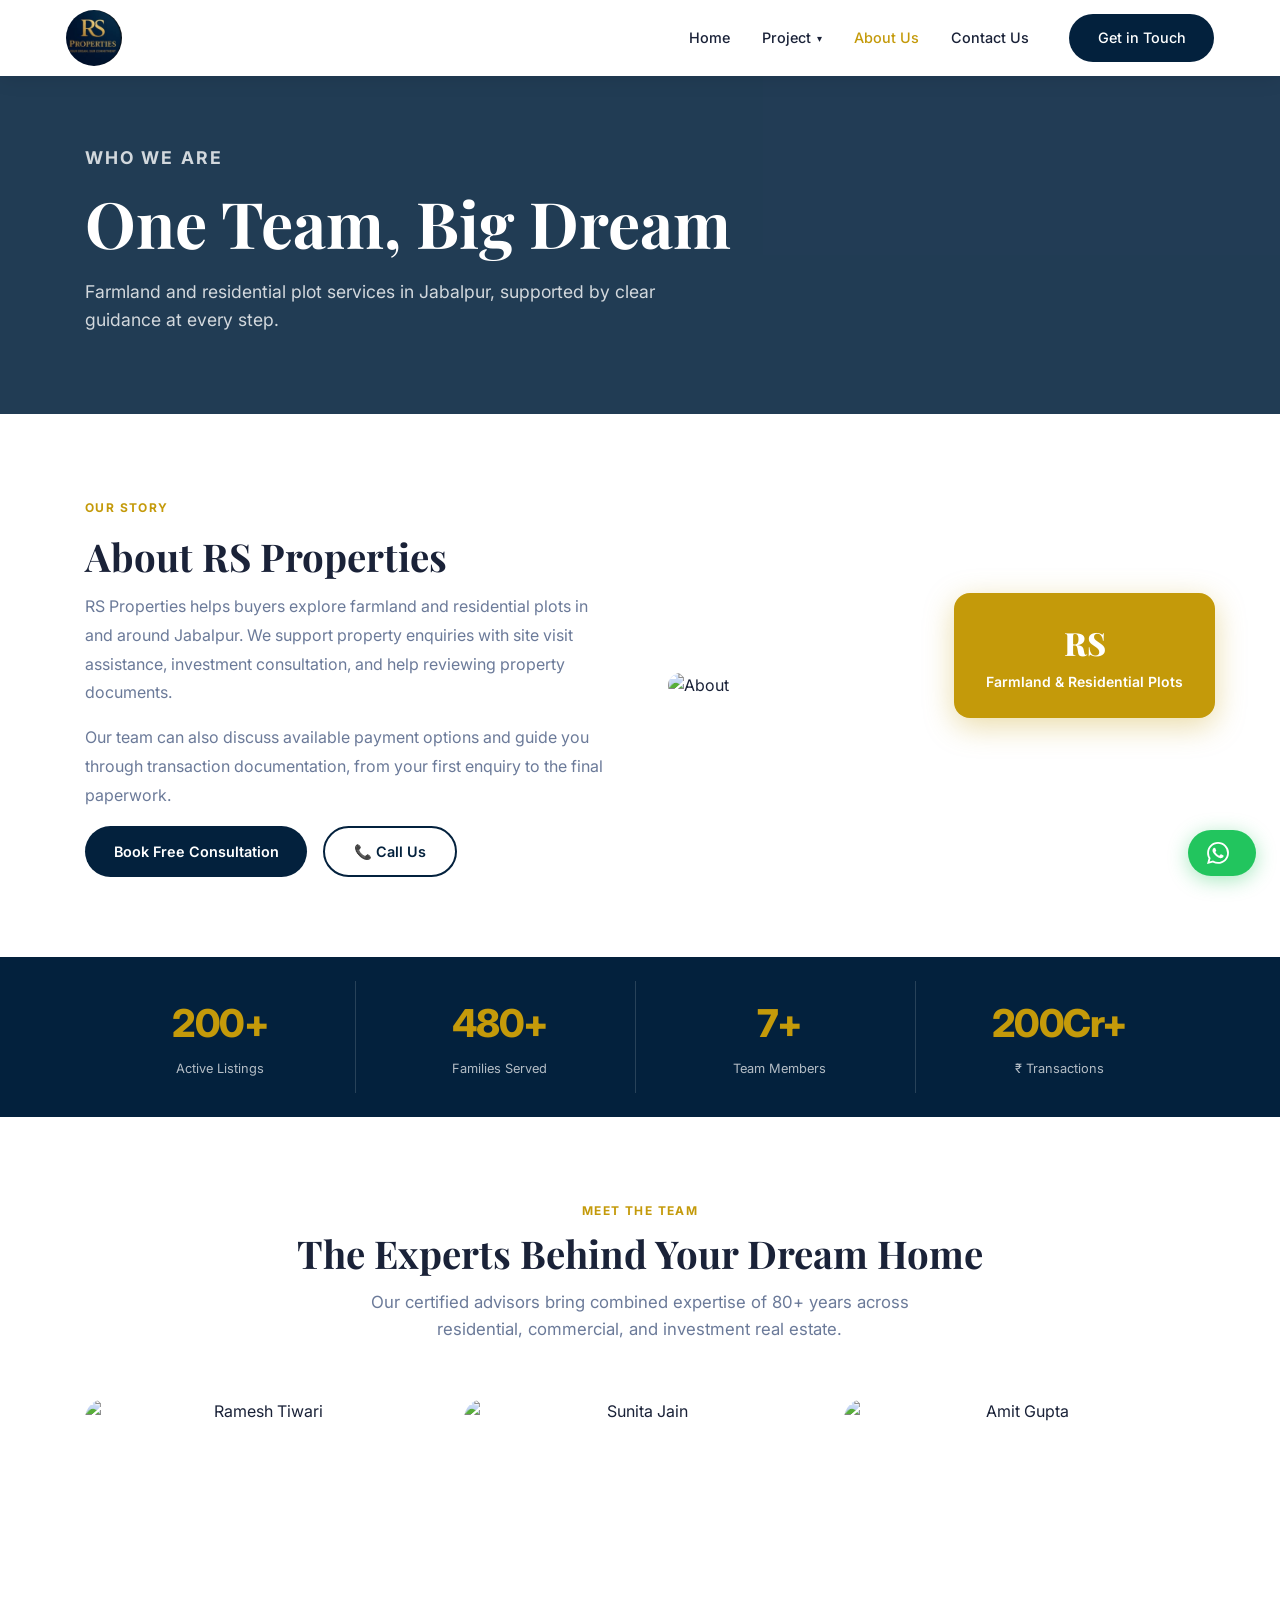
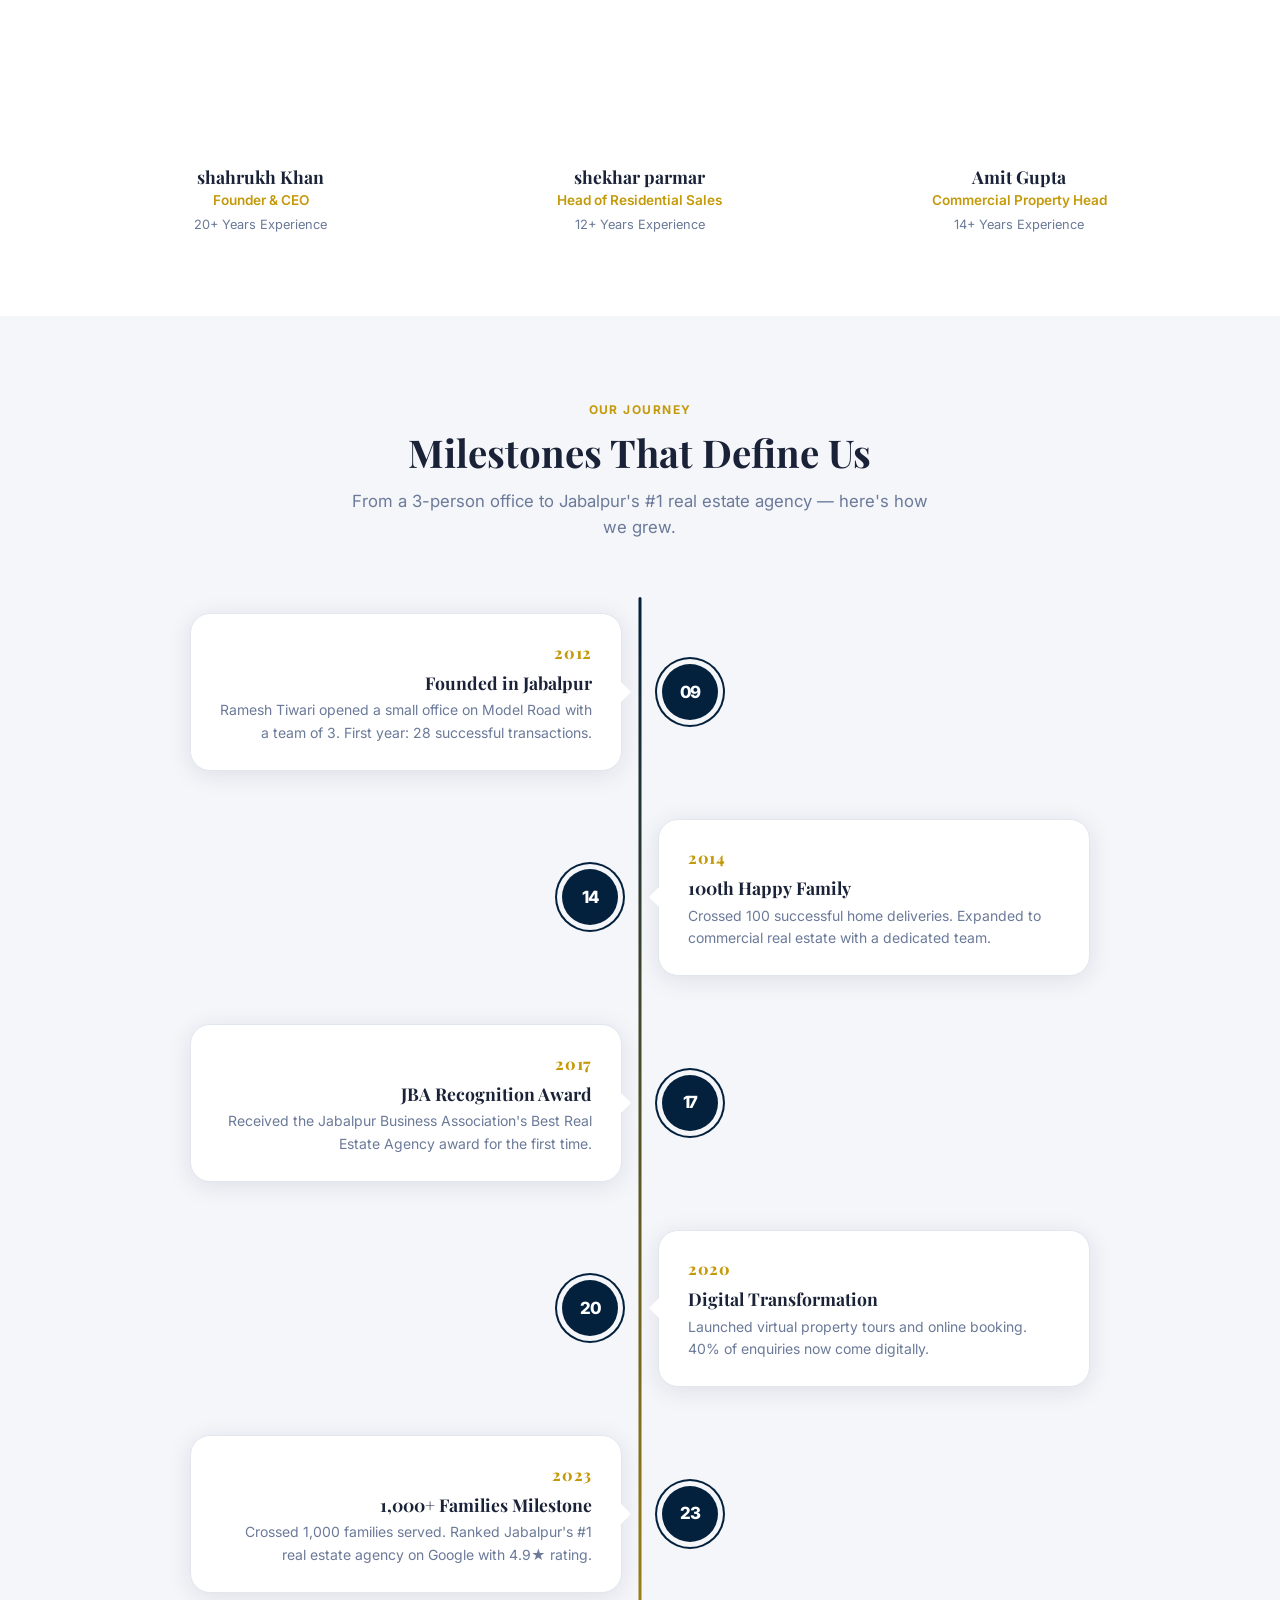
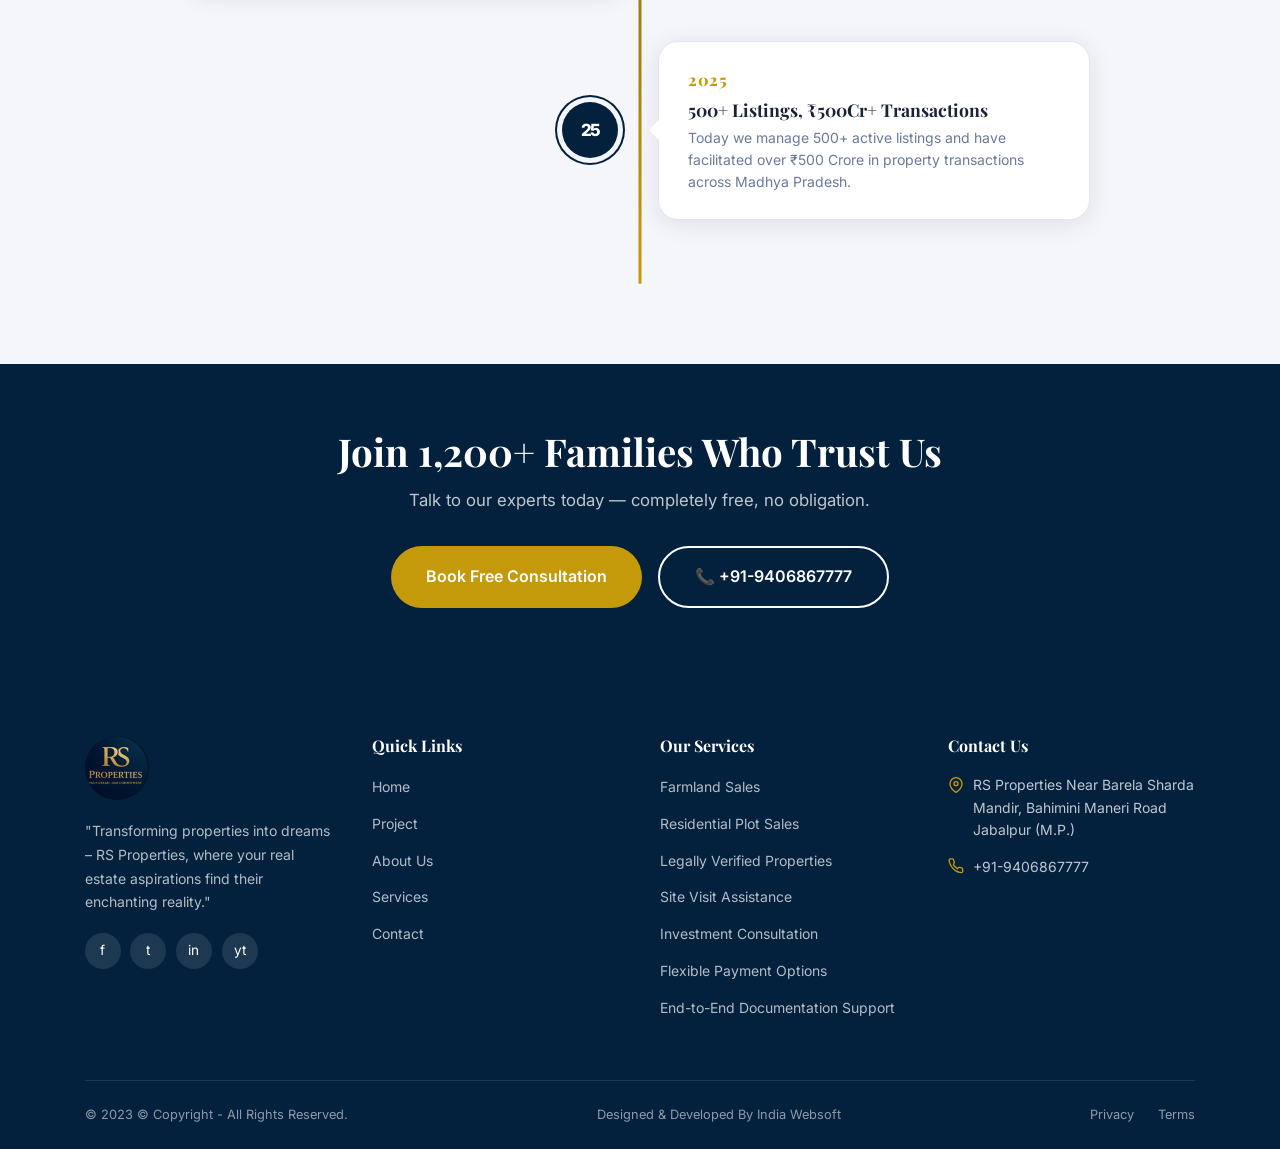
==== commit d9eb7b22: "changes" ====
--- a/about.html
+++ b/about.html
@@ -17,7 +17,7 @@
     <div class="nav-links">
   <a href="index.html">Home</a>
   <details class="nav-dropdown">
-    <summary>Properties <span class="dropdown-caret" aria-hidden="true">&#9662;</span></summary>
+    <summary>Project <span class="dropdown-caret" aria-hidden="true">&#9662;</span></summary>
     <div class="nav-dropdown-menu">
       <a href="nature-view-farm.html">Nature View Farm</a>
       <a href="shree-ramlala-parisar.html">Shree Ramlala Parisar</a>
@@ -34,7 +34,7 @@
   <button class="mobile-close" aria-label="Close menu">&times;</button>
   <a href="index.html">Home</a>
   <details class="nav-dropdown mobile-properties-dropdown">
-    <summary>Properties <span class="dropdown-caret" aria-hidden="true">&#9662;</span></summary>
+    <summary>Project <span class="dropdown-caret" aria-hidden="true">&#9662;</span></summary>
     <div class="nav-dropdown-menu">
       <a href="nature-view-farm.html">Nature View Farm</a>
       <a href="shree-ramlala-parisar.html">Shree Ramlala Parisar</a>
@@ -271,7 +271,7 @@
       </div>
       <div>
         <h4 class="footer-heading">Quick Links</h4>
-        <ul class="footer-links"><li><a href="index.html">Home</a></li><li><a href="properties.html">Properties</a></li><li><a href="about.html">About Us</a></li><li><a href="services.html">Services</a></li><li><a href="contact.html">Contact</a></li></ul>
+        <ul class="footer-links"><li><a href="index.html">Home</a></li><li><a href="properties.html">Project</a></li><li><a href="about.html">About Us</a></li><li><a href="services.html">Services</a></li><li><a href="contact.html">Contact</a></li></ul>
       </div>
       <div>
         <h4 class="footer-heading">Our Services</h4>
--- a/css/style.css
+++ b/css/style.css
@@ -625,7 +625,7 @@
 }
 .mosaic-item img { width: 100%; height: 100%; object-fit: cover; transition: transform .5s; }
 .mosaic-item:hover img { transform: scale(1.04); }
-.mosaic-large { aspect-ratio: 3/4; grid-row: span 2; }
+.mosaic-large { aspect-ratio: 13/20; grid-row: span 2; }
 .mosaic-sm { aspect-ratio: 4/3; }
 
 /* ============================================================
@@ -1429,7 +1429,7 @@
     gap: .65rem;
   }
 
-  .mosaic-large { grid-column: span 2; }
+  .mosaic-large { grid-column: span 2; grid-row: auto; aspect-ratio: 3/4; }
 
   .steps-grid { grid-template-columns: 1fr; }
 
@@ -1521,8 +1521,16 @@
 
   .stat-item:last-child { border-bottom: 0; }
   .photo-mosaic { grid-template-columns: 1fr; }
-  .mosaic-large { grid-column: auto; }
+  .mosaic-large { grid-column: auto; grid-row: auto; }
   .spec { min-width: 100%; }
+}
+
+@media(max-width:620px){
+  .photo-mosaic .mosaic-large {
+    grid-row: auto;
+    aspect-ratio: 3/4;
+    transform: none;
+  }
 }
 
 /* Properties dropdown navigation */
@@ -1663,7 +1671,7 @@
 .nature-life-intro .section-title { margin: .5rem 0 0; color: #f8f6ed; }
 .nature-life-intro .section-sub { max-width: 430px; margin: 0 0 .35rem; color: rgba(248,246,237,.72); }
 .nature-life-grid { display: grid; grid-template-columns: repeat(3, minmax(0,1fr)); gap: 1rem; }
-.nature-life-card { position: relative; display: flex; min-height: 320px; align-items: end; overflow: hidden; isolation: isolate; padding: 1.3rem; border: 1px solid rgba(255,255,255,.15); border-radius: 18px; background: #335447 var(--life-image) center / cover no-repeat; }
+.nature-life-card { position: relative; display: flex; min-height: 320px; align-items: end; overflow: hidden; isolation: isolate; padding: 1.3rem; border: 1px solid rgba(255,255,255,.15); border-radius: 18px; background: #335447 center / cover no-repeat; }
 .nature-life-card::before { position: absolute; z-index: -1; inset: 0; background: linear-gradient(180deg,rgba(8,24,19,.05) 15%,rgba(8,24,19,.88) 100%); content: ""; transition: background .25s ease; }
 .nature-life-card:hover::before { background: linear-gradient(180deg,rgba(8,24,19,.08) 5%,rgba(8,24,19,.94) 100%); }
 .life-icon { position: absolute; top: 1rem; right: 1rem; display: grid; width: 2.6rem; height: 2.6rem; place-items: center; border-radius: 50%; color: #102b24; background: #dce6bd; font-size: 1.15rem; font-weight: 800; }
@@ -1728,6 +1736,45 @@
   .contact-hero-copy > p:not(.page-hero-tag) { font-size: .72rem; }
   .contact-hero-highlights span { font-size: .57rem; }
   .contact-hero-actions .btn-primary, .contact-hero-whatsapp { font-size: .64rem; padding-inline: .35rem; }
+}
+
+/* Final small-screen layout refinements across the site. */
+@media(max-width:640px) {
+  .about-grid { gap: 2.25rem !important; }
+  .about-grid > div:last-child { margin: 0 .4rem .5rem 0; }
+  .about-grid > div:last-child > div {
+    right: .5rem !important;
+    bottom: -.5rem !important;
+    max-width: calc(100% - .5rem);
+    padding: .9rem 1rem !important;
+  }
+
+  .why-inner { gap: 2.25rem; }
+  .photo-mosaic { width: 100%; max-width: 100%; }
+
+  .gallery-bottom {
+    grid-template-columns: repeat(2, minmax(0, 1fr));
+    gap: .65rem;
+    height: auto;
+  }
+  .gallery-bottom .gallery-item { min-width: 0; min-height: 145px; }
+
+  .project-next-steps { gap: 1.25rem; }
+  .project-next-steps > div { flex-basis: 100%; }
+  .project-next-steps .btn { width: 100%; }
+
+  .timeline-content { min-width: 0; padding: 1.15rem; }
+  .timeline-content p { overflow-wrap: anywhere; }
+  .ci-card { padding: 1rem .75rem; }
+}
+
+@media(max-width:380px) {
+  .gallery-bottom .gallery-item { min-height: 125px; }
+  .timeline-content { padding: 1rem .85rem; }
+  .project-feature-overlay { padding: 1.1rem; }
+  .contact-hero-highlights span { font-size: .6rem; }
+  .contact-hero-actions .btn-primary,
+  .contact-hero-whatsapp { font-size: .67rem; }
 }
 
 
@@ -1766,3 +1813,16 @@
 .stories-cta .btn-primary:hover { background: #f2d77f; }
 @media(max-width:899px) { .testimonials-section .testimonial-carousel { padding: 0 2.75rem; } }
 @media(max-width:640px) { .testimonials-section { padding: 3.5rem 0; } .testimonials-section .section-title { font-size: clamp(1.55rem,7vw,2.3rem); } .testimonials-section .section-sub { padding: .85rem .25rem 0; } .testimonials-section .testimonial-carousel { margin-top: 1.5rem; padding: 0; } .testimonials-section .testimonial-slide { min-height: 0; padding: 1.5rem; border-radius: 18px; } .testimonials-section .testimonial-quote { top: -.15rem; right: .65rem; font-size: 7rem; } .testimonials-section .testimonial-text { font-size: 1rem; } .testimonials-section .t-arrows { display: none; } .stories-cta { flex-direction: column; text-align: center; } .stories-cta .btn-primary { width: 100%; justify-content: center; } }
+
+
+/* Services planning visual */
+.service-planning-section { padding: clamp(3.5rem,7vw,6rem) 0; background: #f5f6fa; }
+.service-planning-grid { display: grid; grid-template-columns: minmax(0,1fr) minmax(280px,.9fr); align-items: center; gap: clamp(2rem,5vw,5rem); }
+.service-planning-copy .section-title { max-width: 620px; margin: .45rem 0 .8rem; }
+.service-planning-copy .section-sub { max-width: 600px; margin-bottom: 1.35rem; }
+.service-planning-copy .btn { display: inline-flex; align-items: center; gap: .55rem; }
+.service-planning-visual { position: relative; margin: 0; overflow: hidden; border-radius: 20px; background: #17344b; box-shadow: 0 18px 42px rgba(3,33,61,.16); }
+.service-planning-visual img { display: block; width: 100%; aspect-ratio: 1.35; object-fit: cover; }
+.service-planning-visual figcaption { padding: .55rem .85rem; color: rgba(255,255,255,.8); background: rgba(3,33,61,.9); font-size: .72rem; }
+@media(max-width:800px) { .service-planning-grid { grid-template-columns: 1fr; gap: 1.5rem; } .service-planning-visual { max-width: 640px; } }
+@media(max-width:640px) { .service-planning-copy .btn { width: 100%; justify-content: center; } }
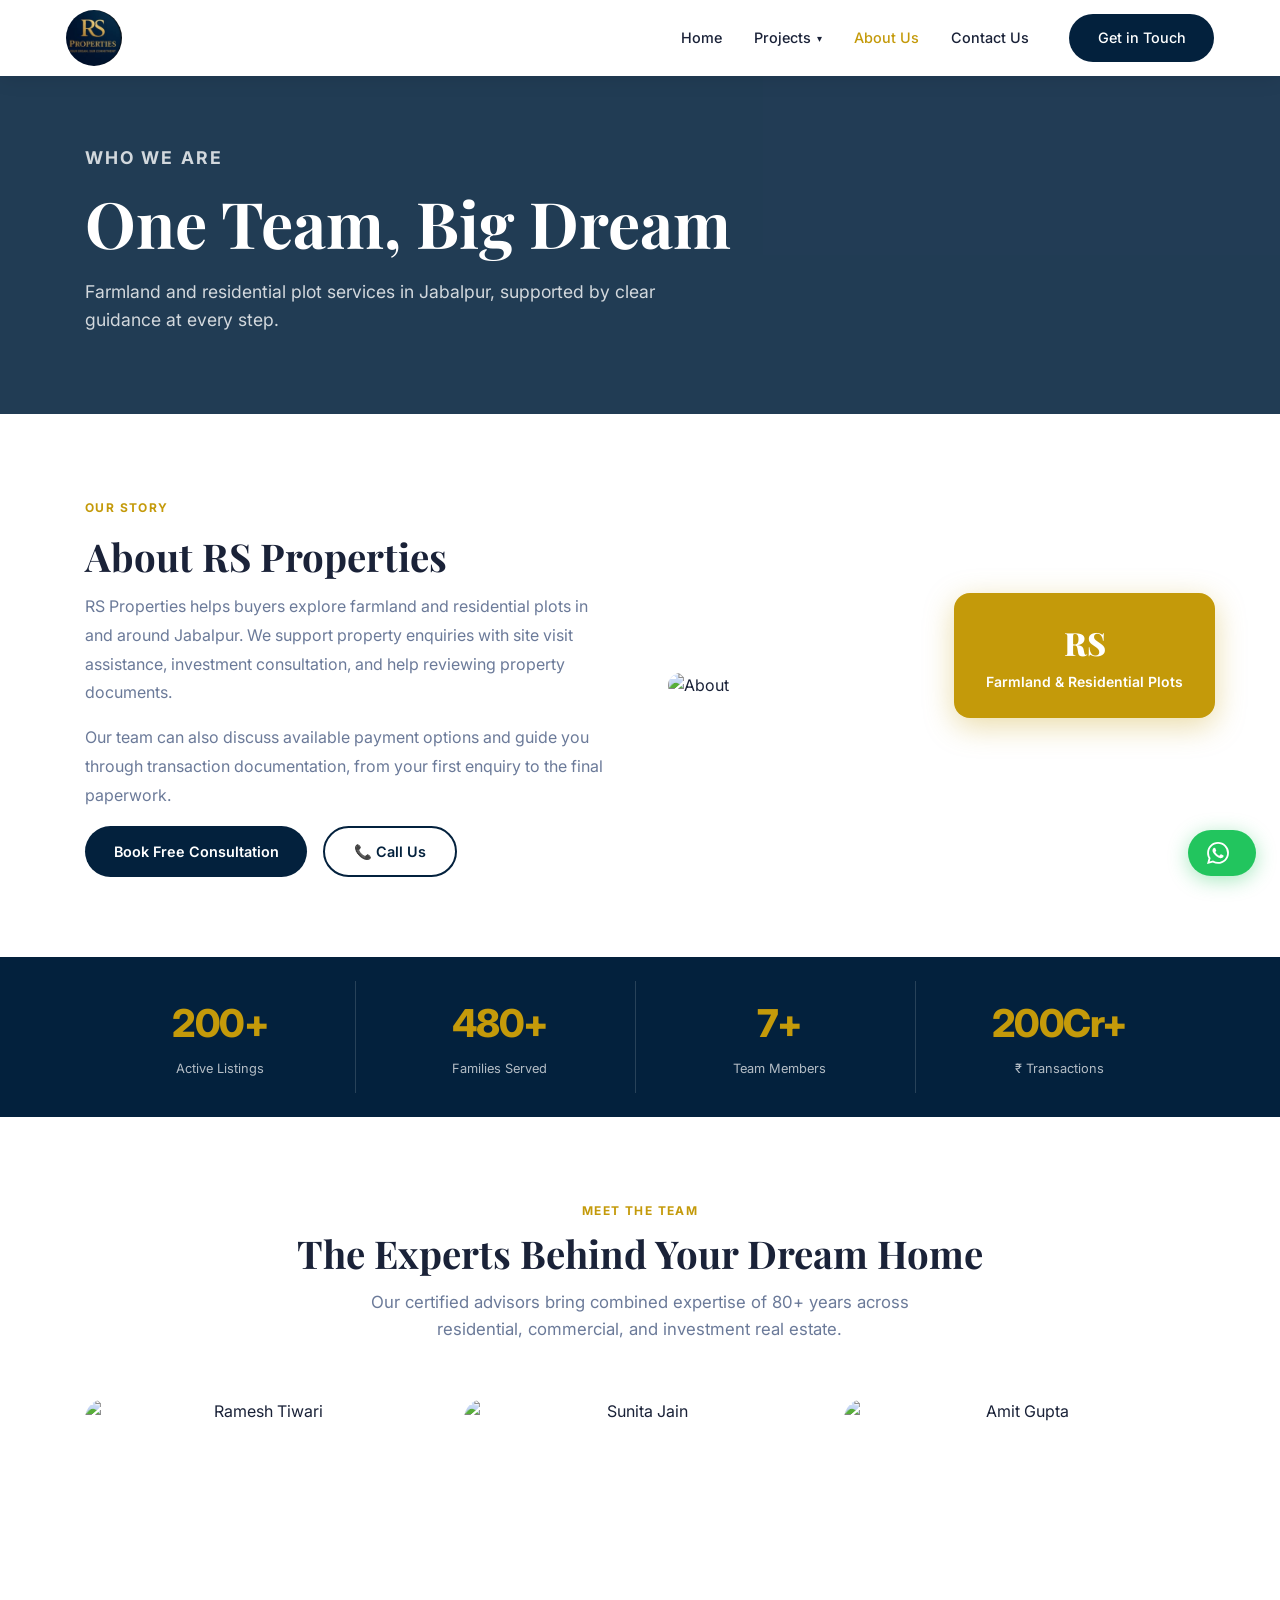
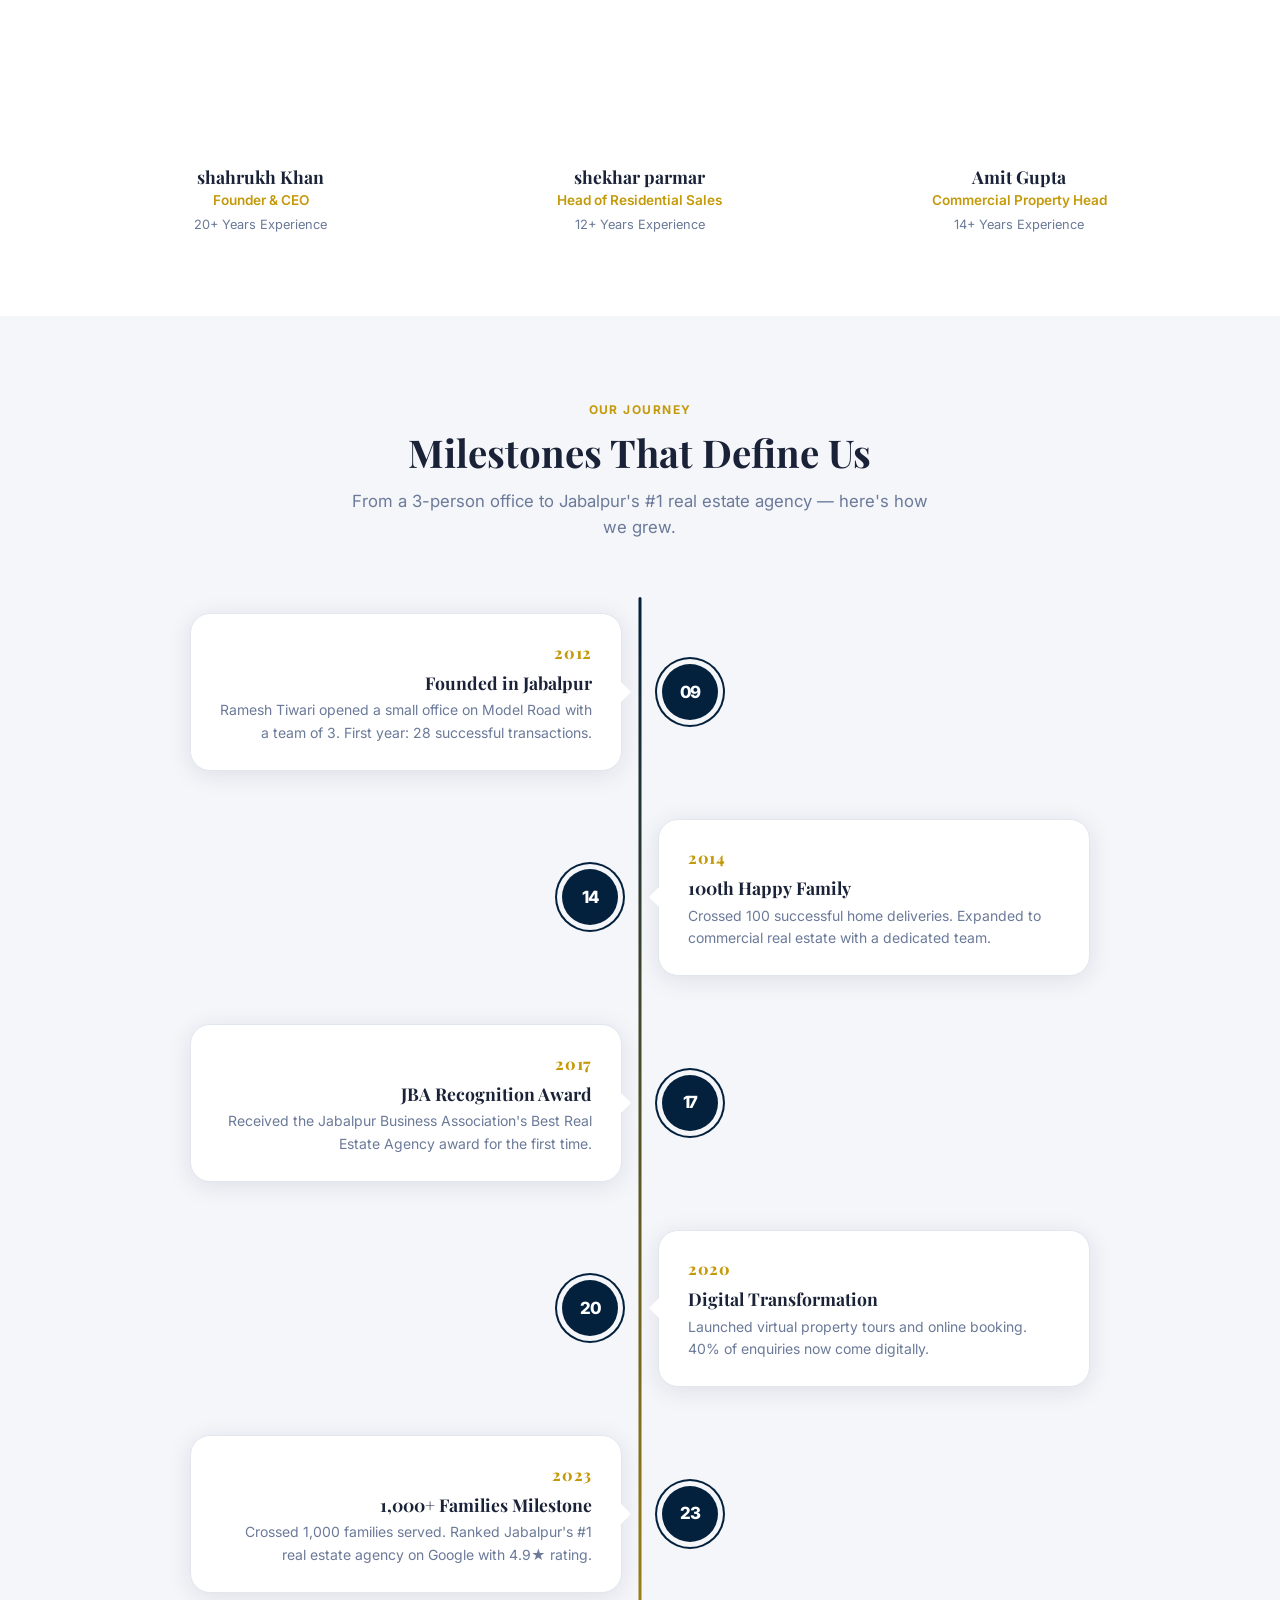
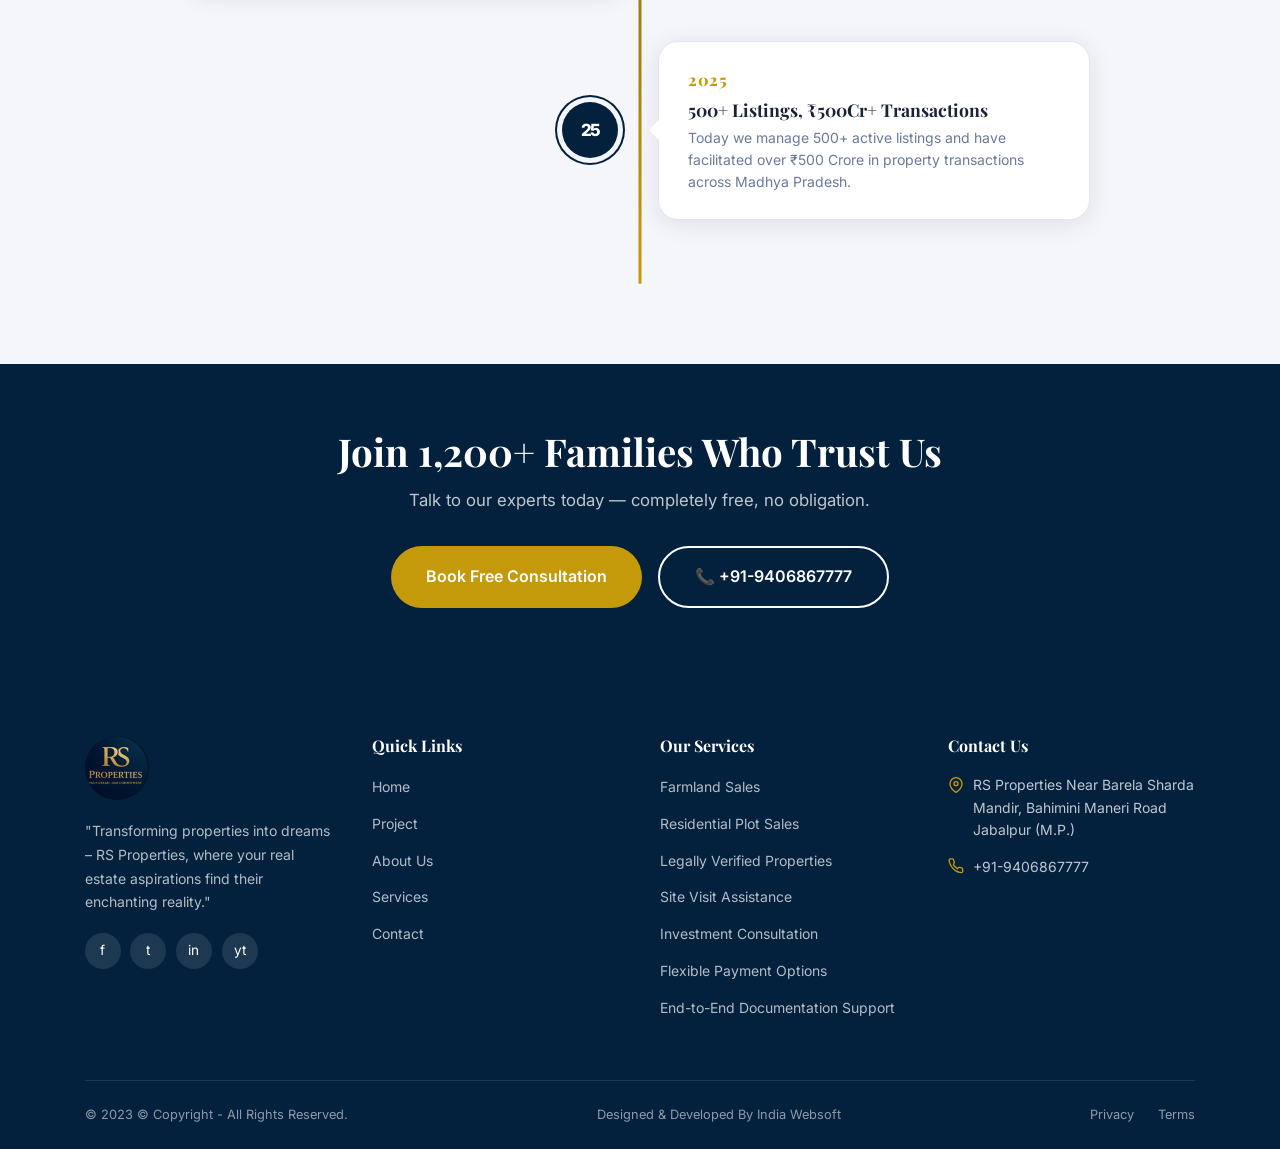
==== commit 3a72fb94: "new changes" ====
--- a/about.html
+++ b/about.html
@@ -17,7 +17,7 @@
     <div class="nav-links">
   <a href="index.html">Home</a>
   <details class="nav-dropdown">
-    <summary>Project <span class="dropdown-caret" aria-hidden="true">&#9662;</span></summary>
+    <summary>Projects <span class="dropdown-caret" aria-hidden="true">&#9662;</span></summary>
     <div class="nav-dropdown-menu">
       <a href="nature-view-farm.html">Nature View Farm</a>
       <a href="shree-ramlala-parisar.html">Shree Ramlala Parisar</a>
--- a/css/style.css
+++ b/css/style.css
@@ -397,6 +397,7 @@
    SECTIONS
    ============================================================ */
 section { padding: 5rem 0; }
+.home-services-section { padding: 3.5rem 0 6.5rem; }
 
 /* ============================================================
    PROPERTY CARD — 3 per row on desktop
@@ -485,7 +486,7 @@
 
 .service-img-card {
   position: relative; border-radius: var(--radius-lg);
-  overflow: hidden; height: 240px; cursor: pointer;
+  overflow: hidden; height: 345px; cursor: pointer;
 }
 .service-img-card img {
   width: 100%; height: 100%; object-fit: cover;
@@ -519,6 +520,8 @@
   transition: all .3s;
 }
 .service-img-card:hover .service-arrow { opacity: 1; transform: translateY(0); }
+
+@media(max-width:599px){ .service-img-card { height: 300px; } }
 
 /* ============================================================
    LOCALITY CARDS
@@ -700,9 +703,21 @@
 .partners-section { background: var(--light); border-top: 1px solid var(--border); border-bottom: 1px solid var(--border); padding: 3rem 0; }
 .partners-label { text-align: center; font-size: .72rem; font-weight: 700; text-transform: uppercase; letter-spacing: .12em; color: var(--muted); margin-bottom: 2rem; }
 .partners-logos { display: flex; flex-wrap: wrap; justify-content: center; align-items: center; gap: 2.5rem; }
-.partner-logo { opacity: .5; transition: opacity var(--transition); filter: grayscale(1); }
-.partner-logo:hover { opacity: 1; filter: grayscale(0); }
-.partner-logo span { font-size: .95rem; font-weight: 700; color: var(--primary); }
+.partner-logo {
+  display: inline-flex; align-items: center; gap: .45rem;
+  white-space: nowrap; opacity: .86; transition: opacity var(--transition), transform var(--transition);
+}
+.partner-logo:hover { opacity: 1; transform: translateY(-2px); }
+.partner-mark { font-size: 1.18rem; font-weight: 800; letter-spacing: -.045em; line-height: 1; }
+.partner-name { font-size: .64rem; font-weight: 700; letter-spacing: .035em; line-height: 1.05; }
+.partner-sbi { color: #22409a; }
+.partner-sbi .partner-mark { width: 34px; height: 34px; display: inline-grid; place-items: center; border: 2px solid currentColor; border-radius: 50%; font-size: .57rem; letter-spacing: -.06em; }
+.partner-hdfc { color: #004b8d; }
+.partner-icici { color: #ae282e; }
+.partner-axis { color: #971a4d; }
+.partner-axis .partner-mark { font-style: italic; }
+.partner-pnb { color: #7b1f36; }
+.partner-lic { color: #173e77; }
 
 /* ============================================================
    CTA SECTION
@@ -1277,6 +1292,7 @@
 
   .container { padding: 0 1rem; }
   section { padding: 3.25rem 0; }
+  .home-services-section { padding: 2.75rem 0 3.75rem; }
   .section-header { margin-bottom: 2.2rem; }
   .section-sub { font-size: .96rem; }
 
@@ -1315,6 +1331,8 @@
   }
 
   .search-panel {
+    width: 100%;
+    max-width: 440px;
     border-radius: 16px;
     margin-top: 1.4rem !important;
   }
@@ -1332,14 +1350,20 @@
   }
   .search-tab {
     min-width: max-content;
-    padding: .85rem .9rem;
-    font-size: .8rem;
+    padding: .65rem .7rem;
+    font-size: .74rem;
   }
 
   .search-inputs {
     grid-template-columns: 1fr;
-    padding: .85rem;
-  }
+    padding: .65rem;
+    gap: .55rem;
+  }
+
+  .search-field select,
+  .search-field input,
+  .search-btn { height: 38px; font-size: .8rem; }
+  .search-btn { padding-inline: 1rem; }
 
   .hero-trust span {
     flex-basis: 100%;
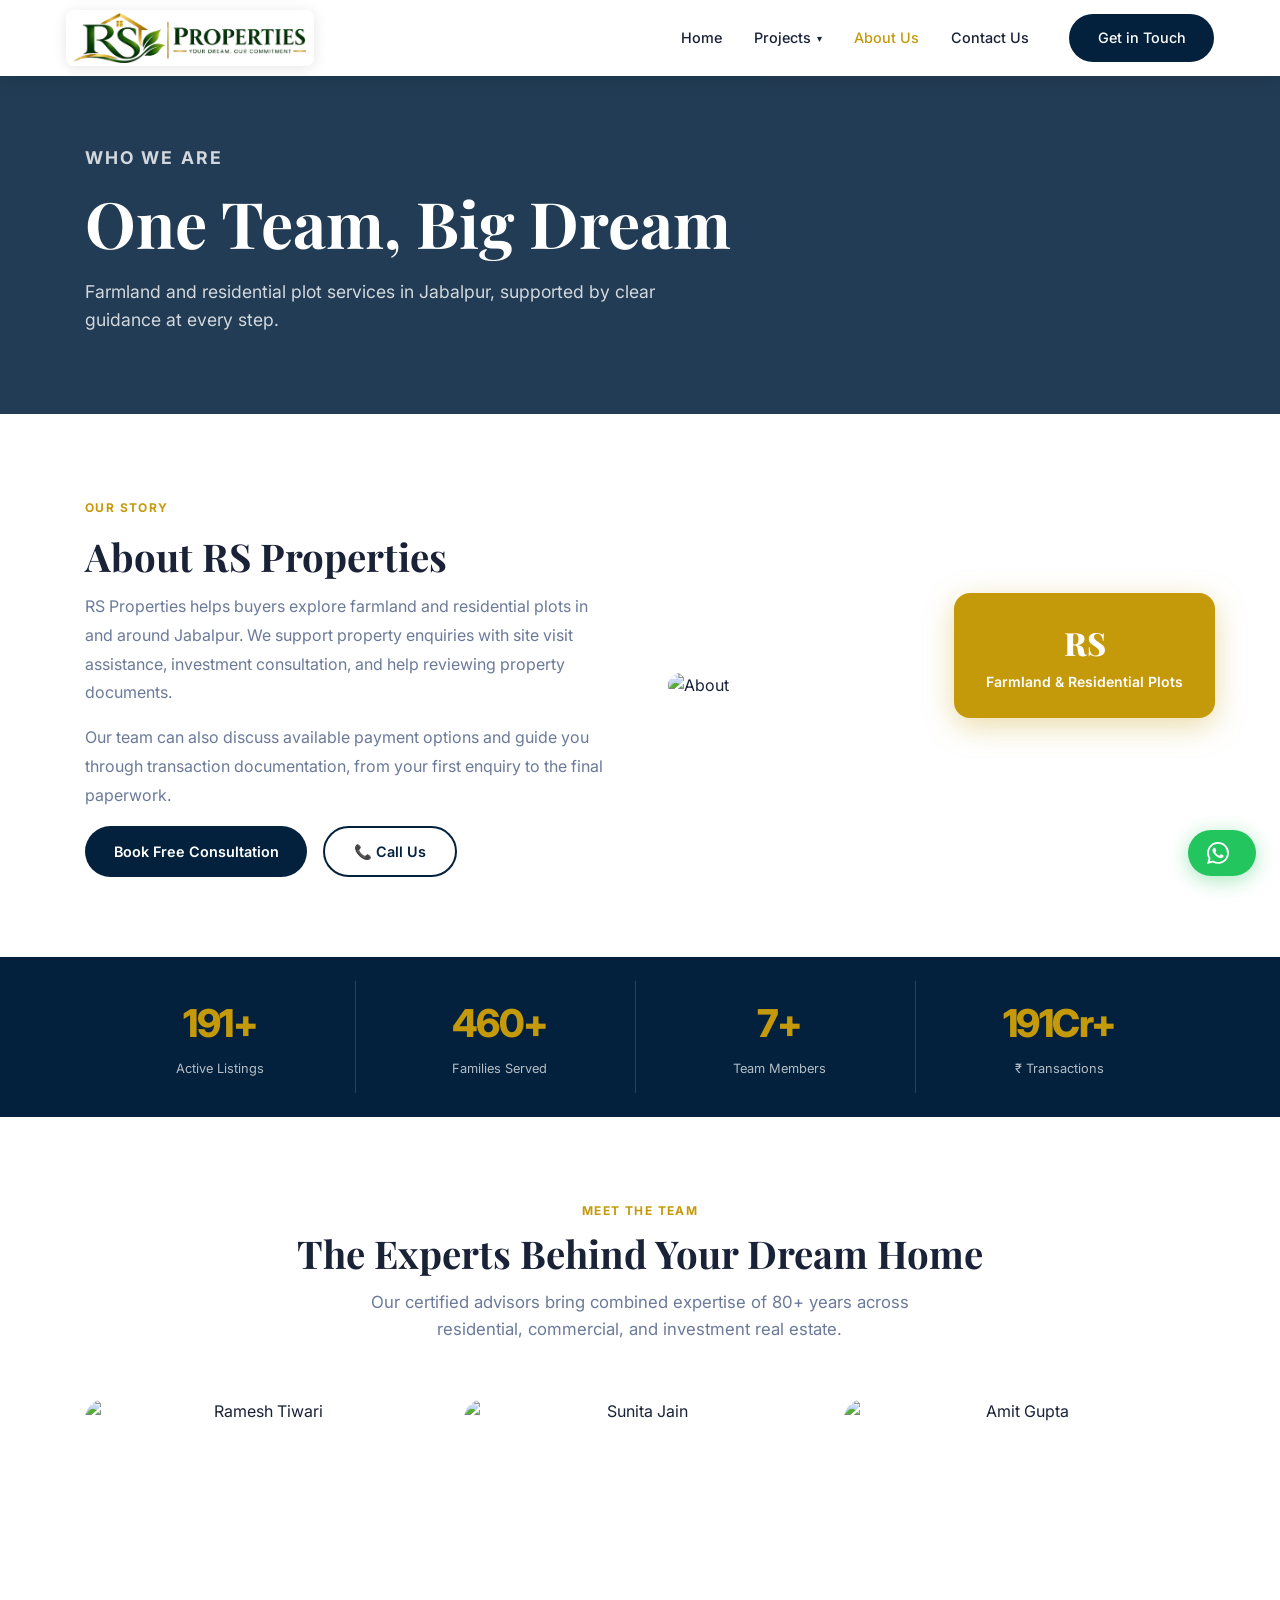
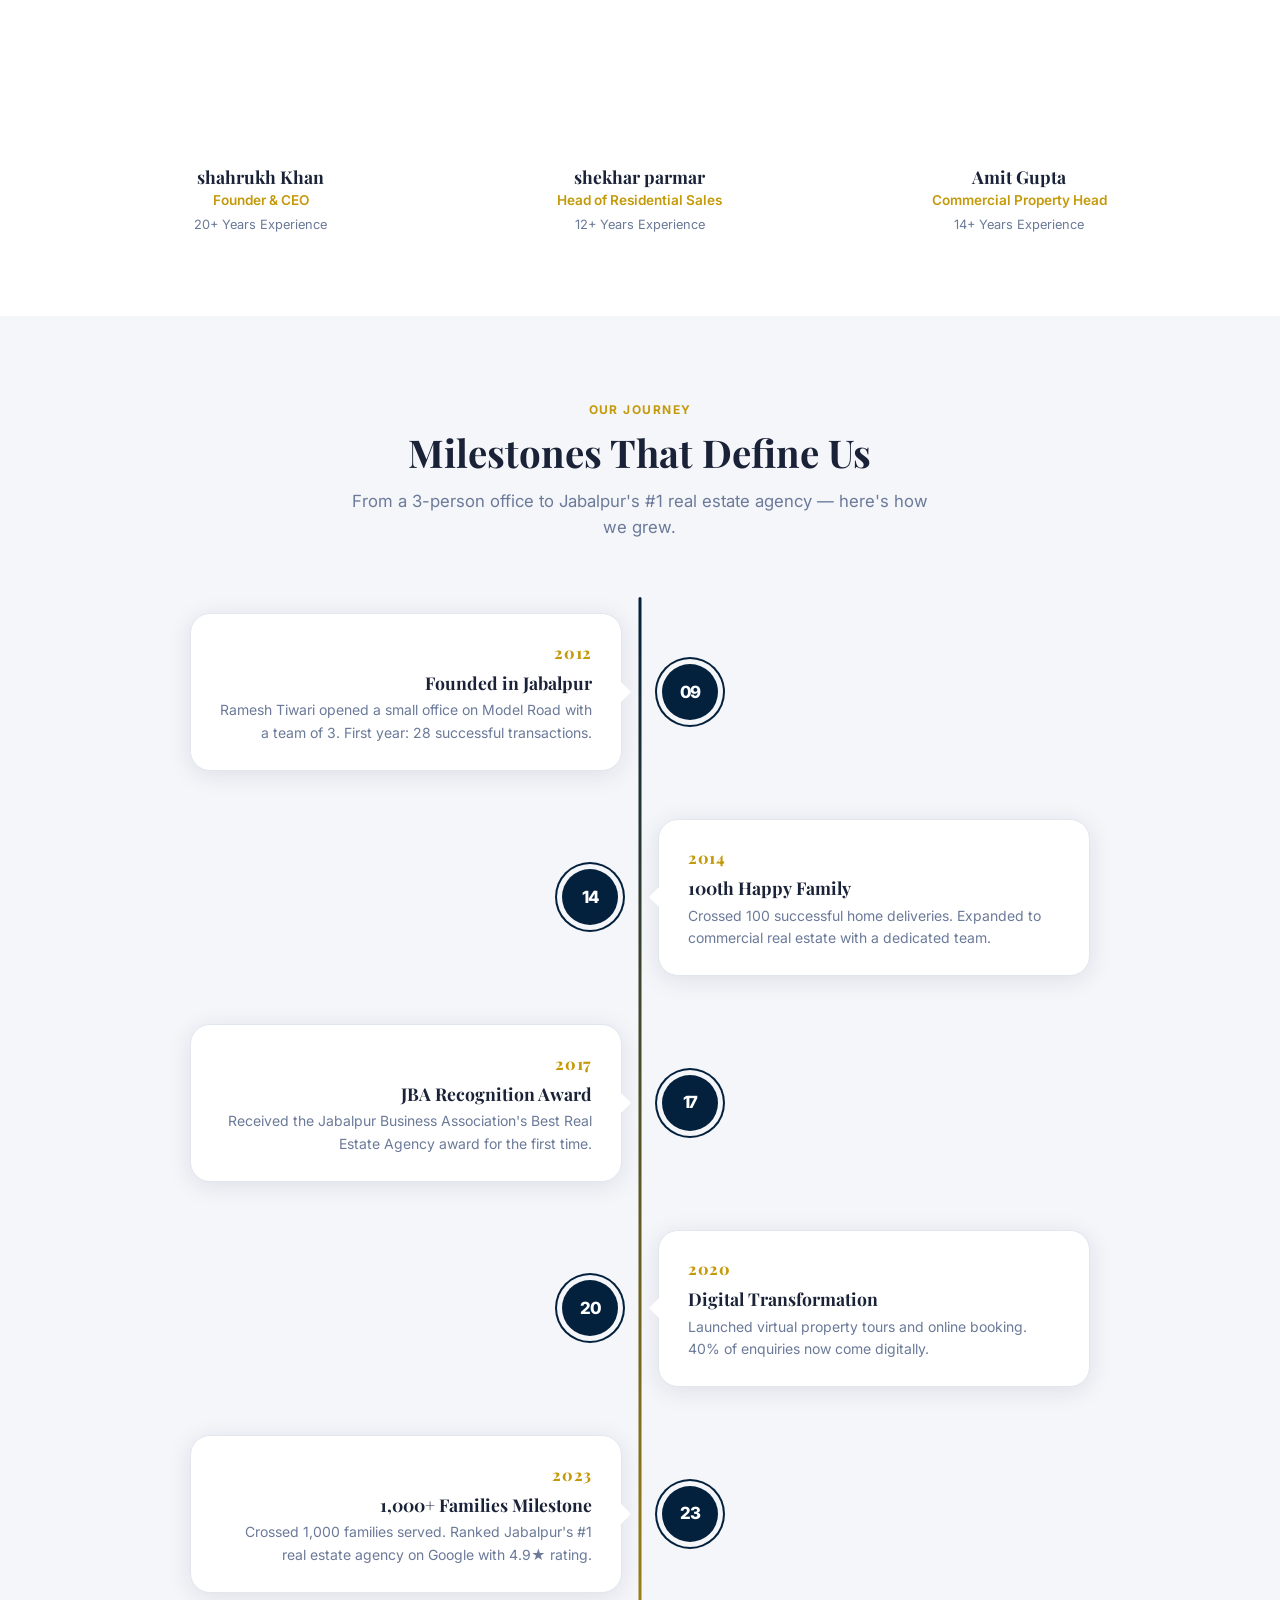
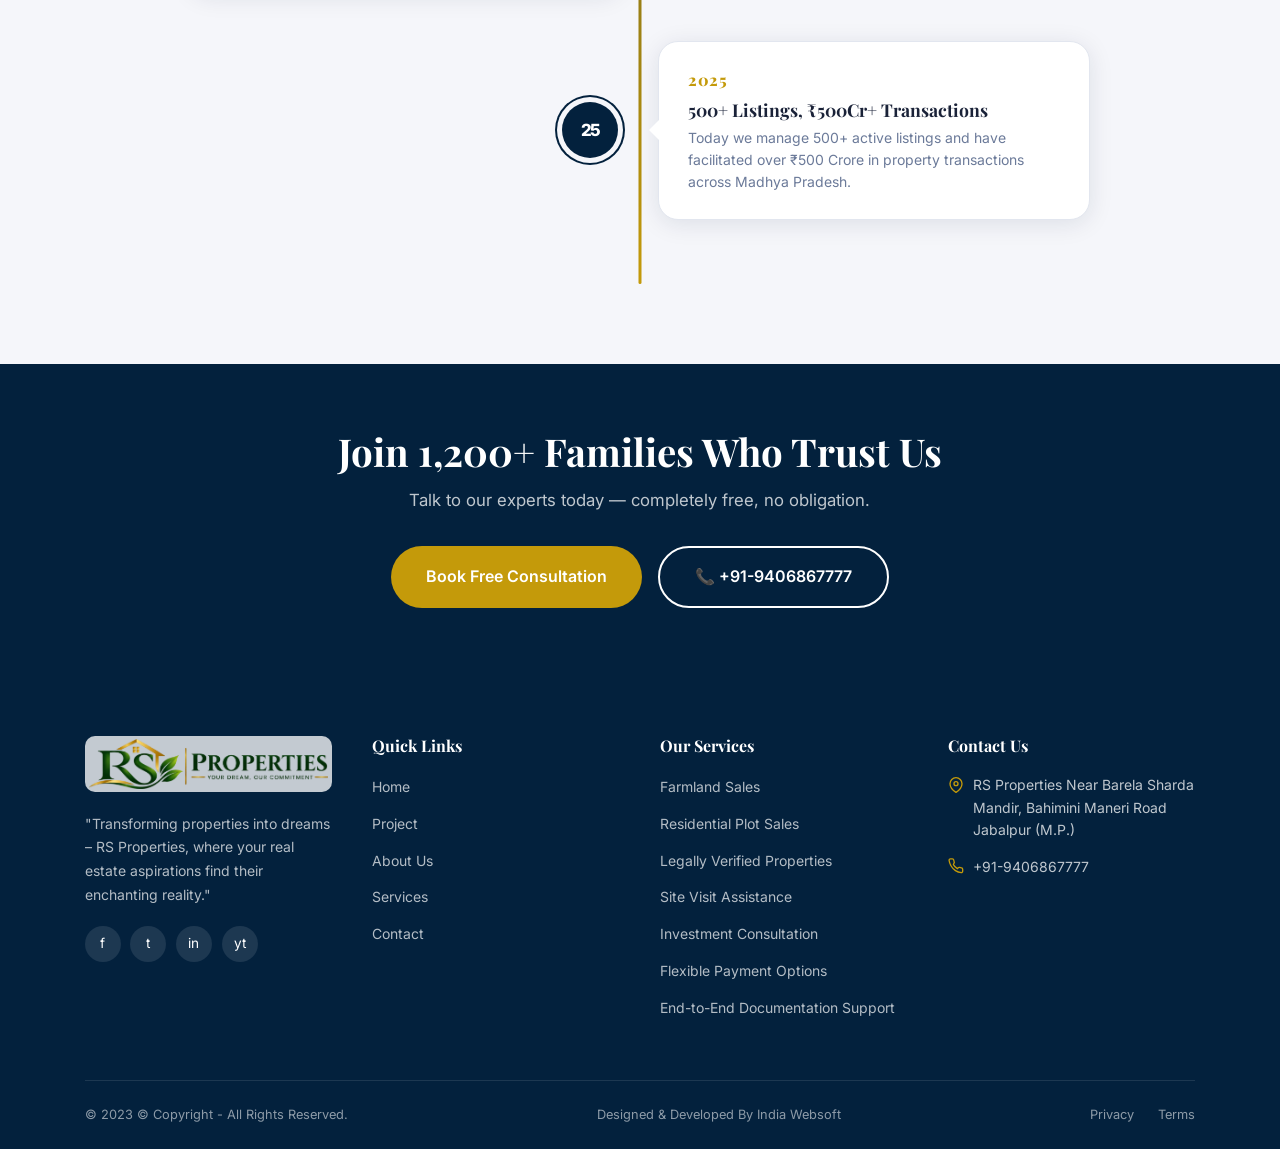
==== commit a9a95a65: "latest" ====
--- a/about.html
+++ b/about.html
@@ -13,7 +13,7 @@
 <!-- NAVBAR -->
 <nav class="navbar scrolled">
   <div class="container nav-inner">
-    <a href="index.html" class="nav-logo"><img src="images/logo.png" alt="RS Properties"/></a>
+    <a href="index.html" class="nav-logo"><img src="images/rs-properties-luxury-logo.png" alt="RS Properties"/></a>
     <div class="nav-links">
   <a href="index.html">Home</a>
   <details class="nav-dropdown">
@@ -265,7 +265,7 @@
   <div class="container">
     <div class="footer-grid">
       <div>
-        <div class="footer-logo"><img src="images/logo.png" alt="Logo"/></div>
+        <div class="footer-logo"><img src="images/rs-properties-luxury-logo.png" alt="RS Properties — Your Dream, Our Commitment"/></div>
         <p class="footer-desc">"Transforming properties into dreams – RS Properties, where your real estate aspirations find their enchanting reality."</p>
         <div class="footer-social"><a href="#" class="social-btn">f</a><a href="#" class="social-btn">t</a><a href="#" class="social-btn">in</a><a href="#" class="social-btn">yt</a></div>
       </div>
--- a/css/style.css
+++ b/css/style.css
@@ -121,19 +121,19 @@
 }
 /* ── LOGO — Fixed for both states ── */
 .nav-logo {
-  display: flex; align-items: center;
+  display: inline-flex; align-items: center; background: rgba(255,255,255,.76); padding: 0 8px; border-radius: 8px; box-shadow: 0 2px 14px rgba(0,0,0,.12);
 }
 .nav-logo img {
-  width: 56px; height: 56px; object-fit: cover; border-radius: 50%;
+  display: block; width: 232px; height: 56px; object-fit: contain; border-radius: 0;
   transition: filter .3s;
 }
 
 /* Keep the circular badge crisp above both video and page content. */
 .navbar.transparent .nav-logo {
-  background: none;
-  padding: 0;
-  border-radius: 50%;
-  box-shadow: 0 2px 14px rgba(0,0,0,.3);
+  background: rgba(255,255,255,.76);
+  padding: 0 8px;
+  border-radius: 8px;
+  box-shadow: 0 2px 14px rgba(0,0,0,.12);
 }
 .navbar.transparent .nav-logo img {
   filter: none;
@@ -141,9 +141,10 @@
 
 /* Scrolled state: logo shows naturally, no background needed */
 .navbar.scrolled .nav-logo {
-  background: none;
-  padding: 0;
-  box-shadow: none;
+  background: rgba(255,255,255,.76);
+  padding: 0 8px;
+  border-radius: 8px;
+  box-shadow: 0 2px 14px rgba(0,0,0,.1);
 }
 .navbar.scrolled .nav-logo img {
   filter: none;
@@ -155,7 +156,7 @@
 @media(min-width:900px){ .nav-links { display: flex; } }
 @media(min-width:900px) and (max-width:1199px){
   .nav-inner { gap: .75rem; }
-  .nav-logo img { width: 46px; height: 46px; }
+  .nav-logo img { width: 180px; height: 44px; }
   .nav-links { display: flex; flex: 1; justify-content: flex-end; gap: clamp(.55rem, 1.1vw, .9rem); min-width: 0; }
   .nav-links a { font-size: .78rem; white-space: nowrap; }
   .nav-links .nav-cta { display: none; }
@@ -241,8 +242,8 @@
 }
 .hero-slide.active { opacity: 1; }
 .hero-overlay {
-  position: absolute; inset: 0;
-  background: linear-gradient(105deg, rgba(3,14,32,.82) 0%, rgba(4,22,48,.58) 55%, rgba(4,22,48,.18) 100%);
+  position: absolute; z-index: 2; inset: 0;
+  background: linear-gradient(105deg, rgba(3,20,14,.96) 0%, rgba(4,26,18,.84) 36%, rgba(4,26,18,.38) 67%, rgba(4,26,18,.08) 100%);
 }
 
 .hero-content {
@@ -250,6 +251,15 @@
   padding-top: 5rem;
 }
 
+@media(max-width:1199px) {
+  .hero { height:auto; min-height:720px; flex-direction:column; align-items:stretch; padding:7rem 0 3.5rem; }
+  .hero-content { padding-top:0; }
+}
+@media(min-width:1200px) {
+    .hero-content .container { margin-left:3.5vw; margin-right:auto; width:93%; max-width:none; padding-right:2rem; }
+  .hero-title { max-width:660px; font-size:clamp(2.8rem,4.1vw,4rem); line-height:1.08; }
+  .hero .hero-overlay { background:linear-gradient(105deg, rgba(3,20,14,.97) 0%, rgba(4,26,18,.91) 37%, rgba(4,26,18,.57) 56%, rgba(4,26,18,.1) 100%); }
+}
 .hero-tag {
   display: inline-block;
   background: var(--secondary);
@@ -257,7 +267,7 @@
   letter-spacing: .12em; text-transform: uppercase;
   padding: .35rem .9rem; border-radius: 50px; margin-bottom: .62rem; margin-top: 1.92rem;
 }
-.hero .hero-tag { background: #d4ad55; color: #071b38; }
+.hero-tag { background: #d4ad55; color: #071b38; }
 .hero .search-tab.active { background: #d4ad55; color: #071b38; }
 .hero .search-btn { background: #d4ad55; color: #071b38; }
 .hero .search-btn:hover { background: #e2c274; }
@@ -268,7 +278,7 @@
   font-size: clamp(2.4rem, 5.5vw, 4.2rem);
 }
 .hero-sub {
-  color: rgba(255,255,255,.85); font-size: 1.1rem; max-width: 520px; margin-bottom: 2.5rem;
+  color: rgba(255,255,255,.85); font-size: 0.9rem; max-width: 520px; margin-bottom: 2.5rem;
 }
 
 /* Search Panel */
@@ -315,9 +325,16 @@
 }
 .search-btn:hover { background: var(--primary-dark); }
 
+.hero-actions { display: flex; flex-wrap: wrap; align-items: center; gap: .8rem; margin-top: 1.5rem; }
+.hero-actions .btn { min-height: 48px; }
+@media(max-width:640px) {
+  .hero-actions { gap: .6rem; margin-top: 1rem; }
+  .hero-actions .btn { min-height: 44px; padding: .7rem 1rem; }
+}
 /* Hero trust bar */
 .hero-trust { display: flex; flex-wrap: wrap; gap: 1.5rem; margin-top: 1.8rem; }
-.hero-trust span { color: rgba(255,255,255,.8); font-size: .875rem; font-weight: 500; }
+.hero-trust span { display: inline-flex; align-items: center; gap: .42rem; color: rgba(255,255,255,.8); font-size: .875rem; font-weight: 500; }
+.hero-trust .trust-check { display: inline-grid; flex: 0 0 1.2rem; place-items: center; width: 1.2rem; height: 1.2rem; border-radius: 50%; background: rgba(255,255,255,.96); color: #0b2a42; font-size: .7rem; font-style: normal; font-weight: 800; line-height: 1; }
 
 /* Hero controls */
 .hero-arrows { position: absolute; top: 50%; transform: translateY(-50%); z-index: 20; width: 100%; display: flex; justify-content: space-between; padding: 0 1rem; pointer-events: none; }
@@ -336,7 +353,7 @@
 }
 .hero-dot {
   width: 10px; height: 10px; border-radius: 5px;
-  background: rgba(255,255,255,.45); transition: all .3s; cursor: pointer;
+  background: rgba(255,255,255,.45); transition: all .3s; cursor: pointer; border: 0; padding: 0;
 }
 .hero-dot.active { width: 32px; background: var(--secondary); }
 
@@ -1070,7 +1087,8 @@
   grid-template-columns:repeat(auto-fit, minmax(200px, 1fr));
   margin-bottom:3rem;
 }
-.footer-logo img { width:64px; height:64px; object-fit:cover; border-radius:50%; margin-bottom:1.2rem; }
+.footer-logo { display:inline-flex; align-items:center; background:rgba(255,255,255,.76); padding:3px 4px; border-radius:10px; margin-bottom:1.2rem; }
+.footer-logo img { display:block; width:min(100%, 248px); height:auto; max-height:60px; object-fit:contain; border-radius:0; }
 .footer-desc { color:rgba(255,255,255,.7); font-size:.875rem; line-height:1.7; margin-bottom:1.2rem; }
 .footer-social { display:flex; gap:.6rem; }
 .social-btn {
@@ -1188,8 +1206,8 @@
   .navbar,
   .navbar.scrolled { height: 76px; padding: 0; }
   .nav-inner { gap: 1rem; }
-  .nav-logo img { width: 46px; height: 46px; }
-  .navbar.transparent .nav-logo { padding: 0; }
+  .nav-logo img { width: 180px; height: 44px; }
+  .navbar.transparent .nav-logo { padding: 0 6px; }
 
   .mobile-menu {
     padding: 5rem 1.5rem 2rem;
@@ -1305,31 +1323,83 @@
     padding: .85rem 1.1rem;
   }
 
-  .nav-logo img { width: 42px; height: 42px; }
+  .nav-logo img { width: min(42vw, 160px); height: 38px; }
   .nav-toggle { padding: .5rem; }
 
   .hero {
-    min-height: auto;
-    padding: 6.5rem 0 4.75rem;
+    min-height: 630px;
+    height: auto;
+    padding: 6rem 0 2.25rem;
     align-items: flex-start;
   }
 
+  .hero-slide {
+    background-size: cover;
+    background-position: center;
+    background-repeat: no-repeat;
+    background-color: transparent;
+  }
+
   .hero-tag {
-    font-size: .68rem;
-    line-height: 1.3;
-    margin-bottom: 1rem;
+    font-size: .61rem;
+    line-height: 1.25;
+    padding: .28rem .68rem;
+    margin: .35rem 0 .55rem;
   }
 
   .hero-title {
-    font-size: clamp(2rem, 10vw, 2.65rem);
-    margin-bottom: 1rem;
+    font-size: clamp(1.68rem, 8.2vw, 2.2rem);
+    line-height: 1.06;
+    margin-bottom: .65rem;
   }
 
   .hero-sub {
-    font-size: .98rem;
-    margin-bottom: 1.4rem;
-  }
-
+    font-size: .64rem;
+    line-height: 1.42;
+    margin-bottom: .8rem;
+  }
+
+  .hero-actions {
+    display: grid;
+    grid-template-columns: minmax(0, 1fr) minmax(0, 1.38fr);
+    gap: .45rem;
+    margin-top: .7rem;
+  }
+
+  .hero-actions .btn {
+    width: 100%;
+    min-width: 0;
+    min-height: 40px;
+    padding: .52rem .35rem;
+    font-size: clamp(.59rem, 2.45vw, .73rem);
+    line-height: 1.1;
+    white-space: nowrap;
+    gap: .2rem;
+  }
+
+  .hero-trust {
+    display: grid;
+    grid-template-columns: repeat(2, minmax(0, 1fr));
+    gap: .4rem .55rem;
+    margin-top: .9rem;
+  }
+
+  .hero-trust span {
+    min-width: 0;
+    padding-left: .08rem;
+    font-size: clamp(.62rem, 2.4vw, .72rem);
+    line-height: 1.2;
+    white-space: nowrap;
+  }
+
+  .hero { justify-content: center; }
+  .hero-content { padding-top: 0; padding-bottom: 0; transform: translateY(-.9rem); }  /* Compact homepage hero copy and CTAs on phones */
+  .hero-title { font-size: clamp(1.52rem, 7.4vw, 1.95rem); line-height: 1.04; margin-bottom: .5rem; }
+  .hero-sub { font-size: .94rem; line-height: 1.45; margin-bottom: .85rem; }
+  .hero-actions { gap: .35rem; margin-top: .55rem; }
+  .hero-actions .btn { min-height: 35px; padding: .4rem .25rem; font-size: clamp(.54rem, 2.2vw, .66rem); }
+  .hero-trust { gap: .32rem .45rem; margin-top: .7rem; }
+  .hero-trust span { font-size: clamp(.58rem, 2.2vw, .67rem); }
   .search-panel {
     width: 100%;
     max-width: 440px;
@@ -1365,10 +1435,19 @@
   .search-btn { height: 38px; font-size: .8rem; }
   .search-btn { padding-inline: 1rem; }
 
-  .hero-trust span {
-    flex-basis: 100%;
-    padding-left: .15rem;
-  }
+  /* Fill the full mobile hero with the slide and scale the copy back up */
+  .hero-tag { font-size: .64rem; padding: .3rem .72rem; margin-top: -.2rem; margin-bottom: .65rem; }
+  .hero { min-height: 630px; }
+  .hero-slide { background-size: cover; background-position: center; background-color: transparent; }
+  .hero-title { font-size: clamp(2.25rem, 9vw, 2.55rem); line-height: 1.04; margin-bottom: .85rem; }
+  .hero-title-accent, .hero-title-tail { display: block; }
+  .hero-title-accent { color: #d4ad55; }
+  .hero-sub { font-size: .92rem; line-height: 1.42; margin-bottom: .85rem; }
+  .hero-actions { gap: .5rem; margin-top: .8rem; }
+  .hero-actions .btn { min-height: 42px; padding: .28rem .16rem; font-size: clamp(.7rem, 3vw, .84rem); }
+  .hero-actions .btn-outline-white { padding: .28rem .16rem; border-color: #fff; background: #fff; color: #0b2a42; }
+  .hero-actions .btn-outline-white:hover { background: #f1f4f7; color: #0b2a42; }
+  .hero-trust { gap: .95rem 1.4rem; margin-top: 1rem; }
 
   .hero-dots {
     display: flex;
@@ -1850,3 +1929,18 @@
 .service-planning-visual figcaption { padding: .55rem .85rem; color: rgba(255,255,255,.8); background: rgba(3,33,61,.9); font-size: .72rem; }
 @media(max-width:800px) { .service-planning-grid { grid-template-columns: 1fr; gap: 1.5rem; } .service-planning-visual { max-width: 640px; } }
 @media(max-width:640px) { .service-planning-copy .btn { width: 100%; justify-content: center; } }
+
+/* Homepage hero type scale for tablets only */
+@media (min-width: 641px) and (max-width: 1024px) {
+  .hero-title { font-size: clamp(2.8rem, 6.2vw, 3.8rem); line-height: 1.04; }
+  .hero-sub { font-size: .92rem; line-height: 1.45; }
+}
+/* Compact single-line statistics on phone screens */
+@media (max-width: 640px) {
+  .stats-grid { grid-template-columns: repeat(2, minmax(0, 1fr)); gap: 0; }
+  .stat-item { display: flex; align-items: baseline; justify-content: center; gap: .3rem; min-width: 0; padding: .65rem .12rem; border-right: 1px solid rgba(255,255,255,.15); border-bottom: 1px solid rgba(255,255,255,.15); white-space: nowrap; }
+  .stat-item:nth-child(2n) { border-right: 0; }
+  .stat-item:nth-last-child(-n+2) { border-bottom: 0; }
+  .stat-num { display: inline; font-size: clamp(.95rem, 4.4vw, 1.25rem); line-height: 1; letter-spacing: -.04em; }
+  .stat-label { font-size: clamp(.6rem, 2.65vw, .72rem); line-height: 1.1; margin: 0; }
+}
